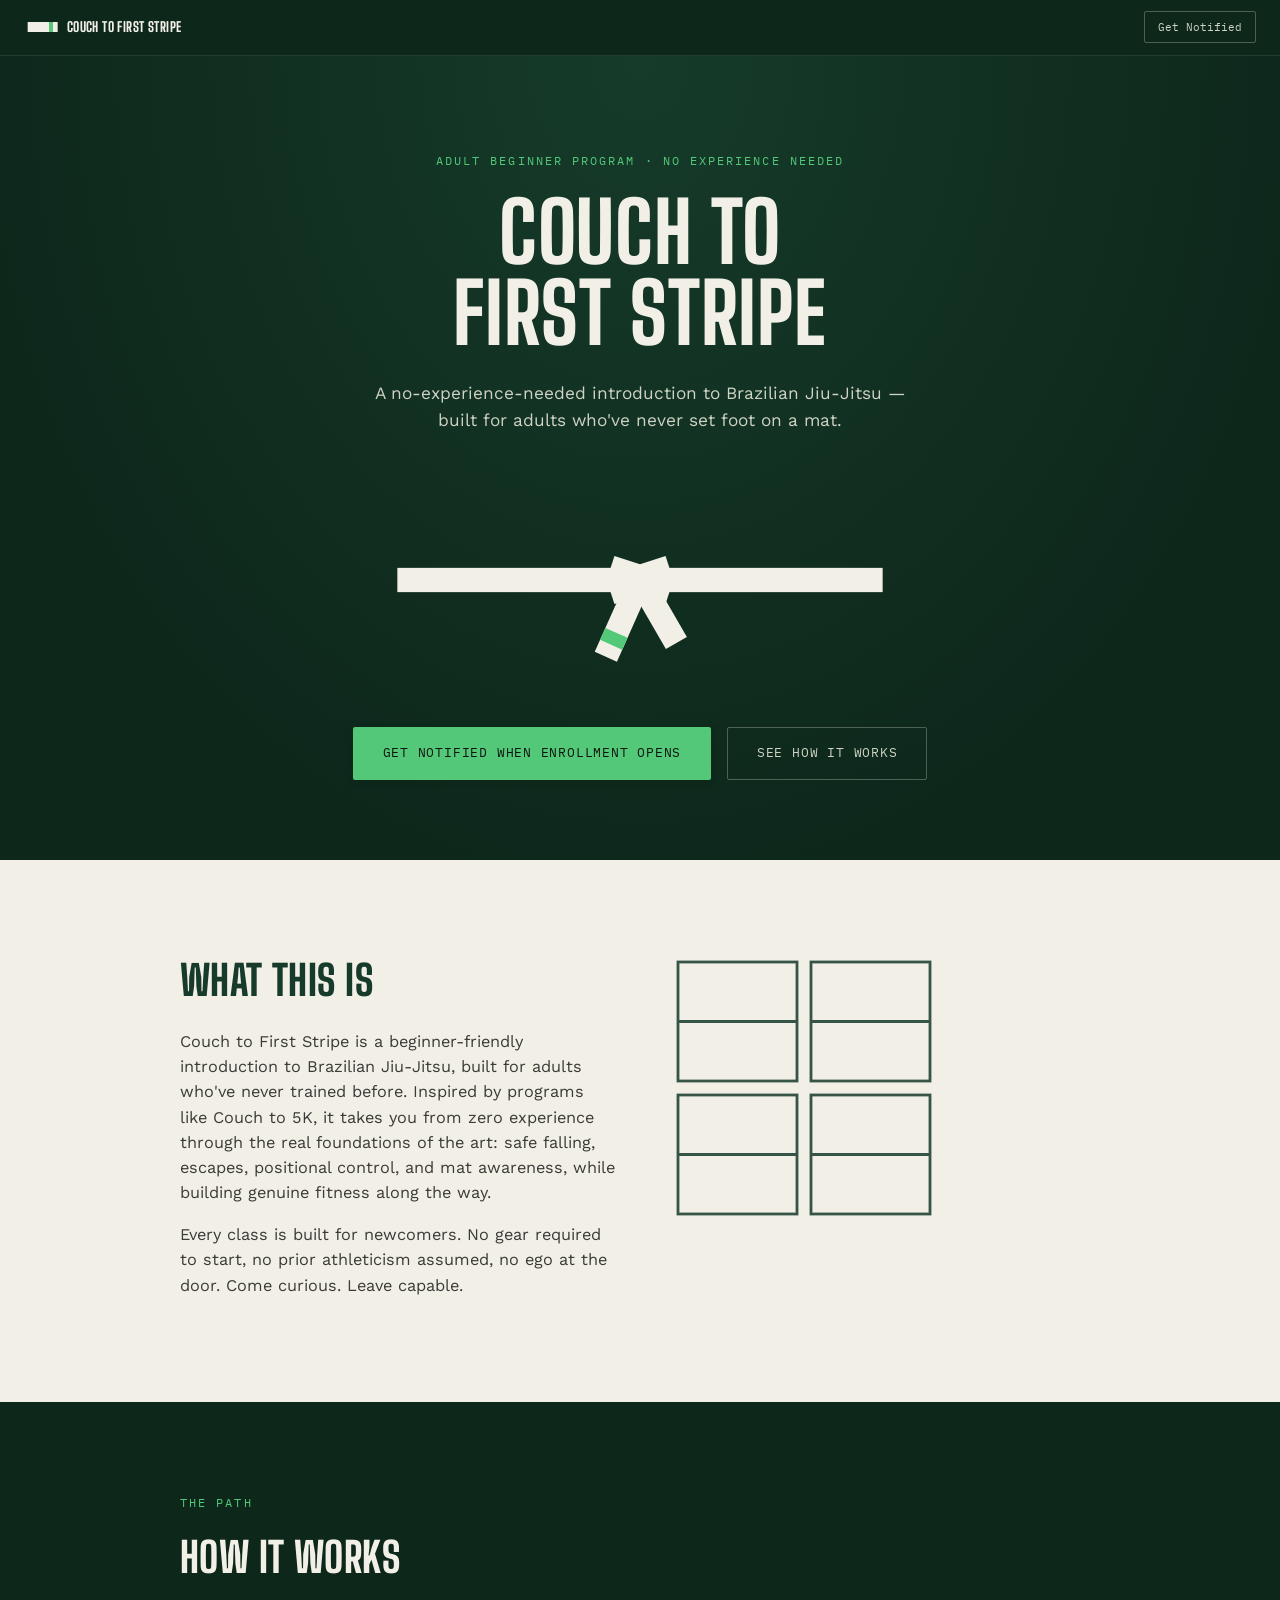
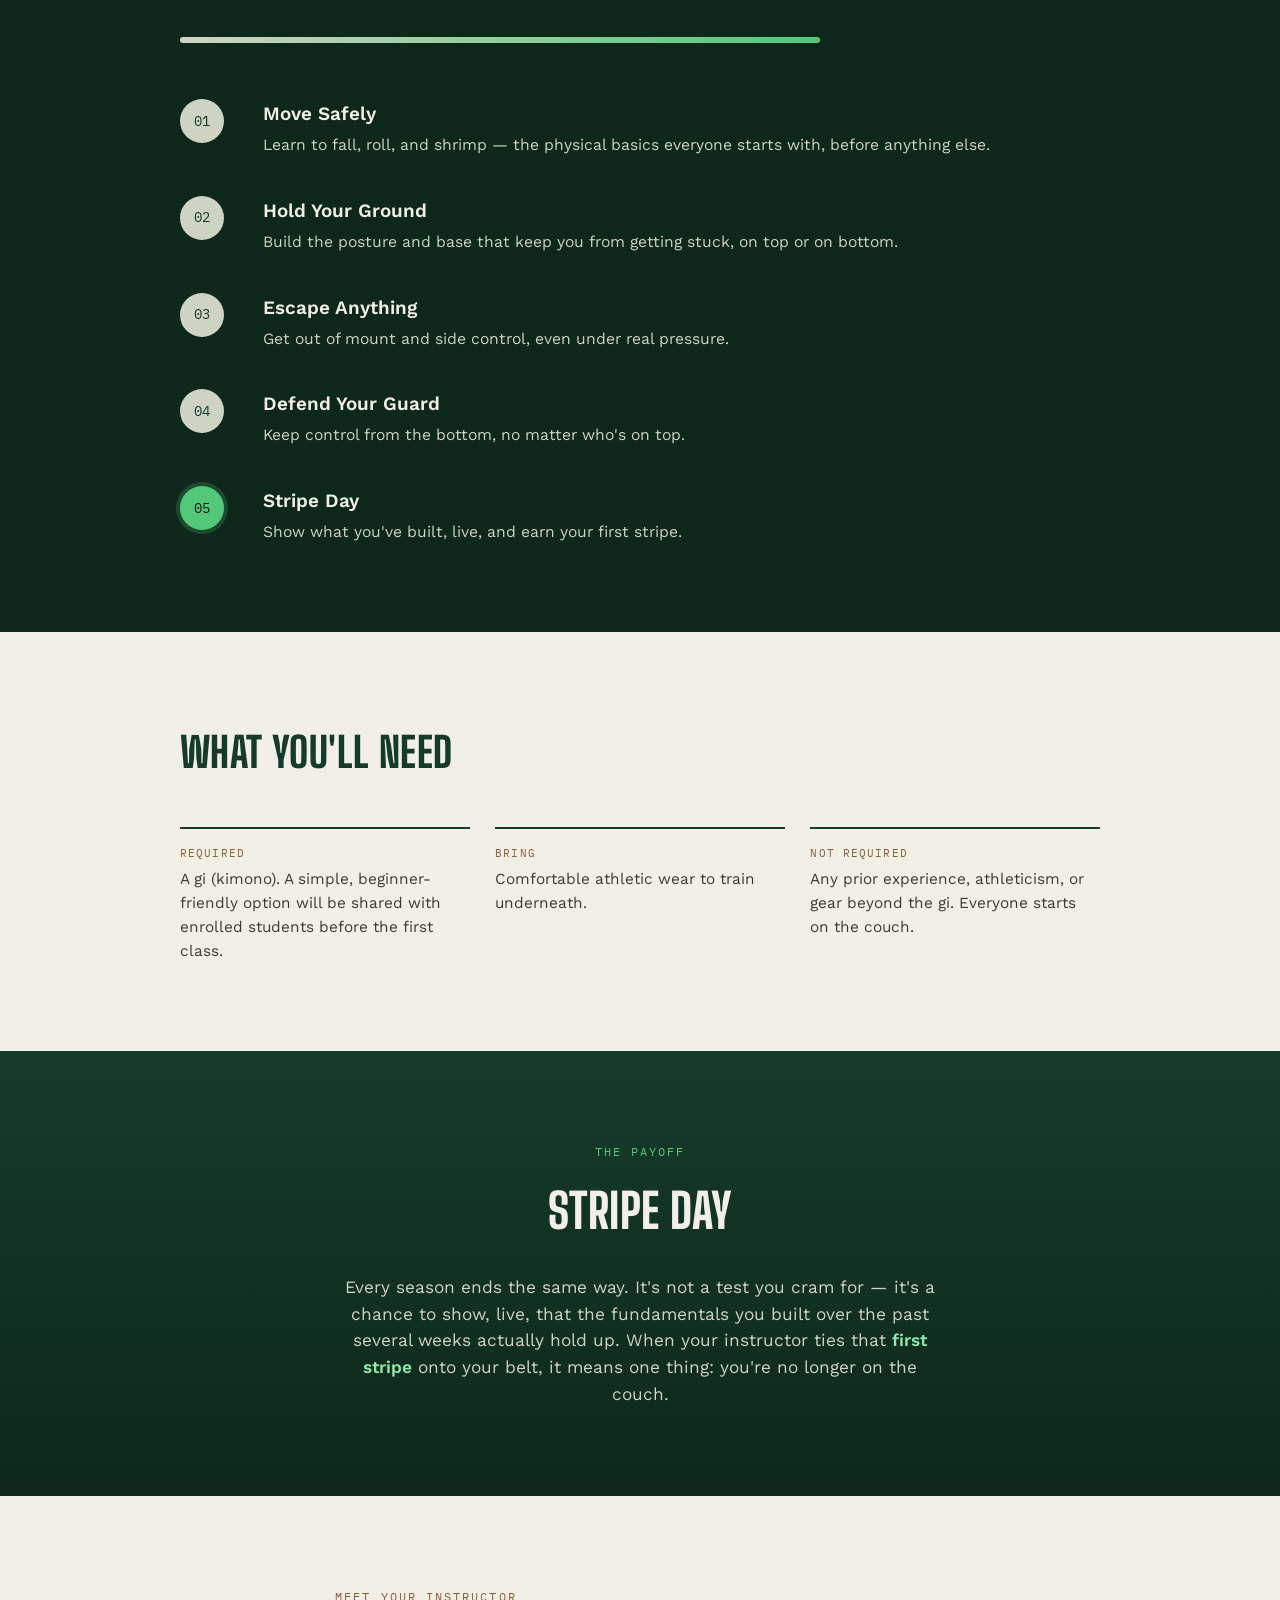
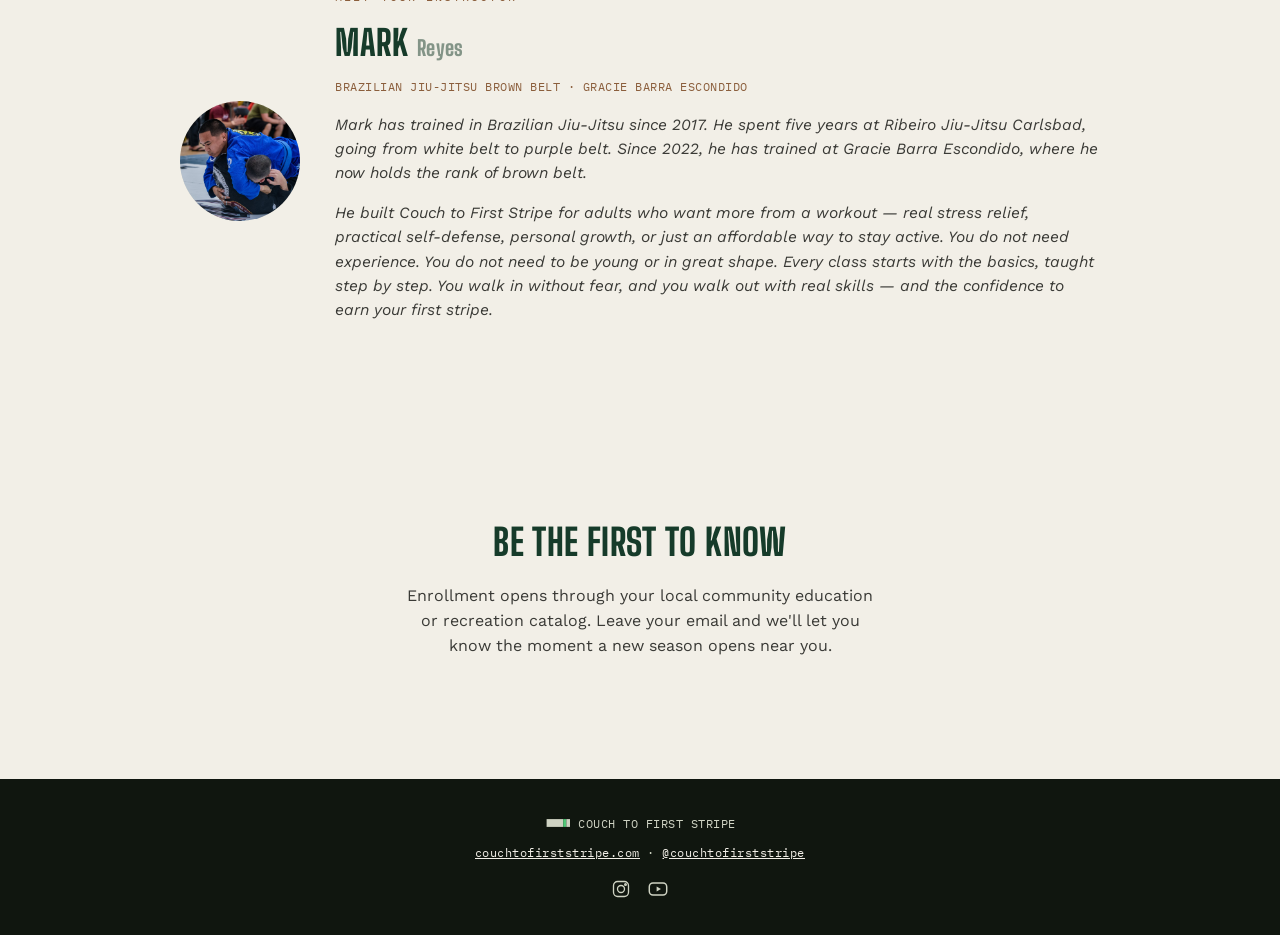
==== index.html @ b30a2626 "Update GA Property" ====
<!doctype html>
<html lang="en">
<head>
<meta charset="UTF-8">
<meta name="viewport" content="width=device-width, initial-scale=1.0">
<title>Couch to First Stripe — Beginner Brazilian Jiu-Jitsu</title>
<link rel="icon" type="image/svg+xml" href="data:image/svg+xml,%3Csvg xmlns='http://www.w3.org/2000/svg' viewBox='0 0 100 60'%3E%3Crect x='10' y='15' width='64' height='30' fill='%23163b2a'/%3E%3Crect x='74' y='15' width='12' height='30' fill='%2352c878'/%3E%3Crect x='86' y='15' width='14' height='30' fill='%23163b2a'/%3E%3C/svg%3E">
<link rel="preconnect" href="https://fonts.googleapis.com">
<link rel="preconnect" href="https://fonts.gstatic.com" crossorigin>
<link href="https://fonts.googleapis.com/css2?family=Big+Shoulders+Display:wght@700;800;900&family=Work+Sans:wght@400;500;600&family=IBM+Plex+Mono:wght@500&display=swap" rel="stylesheet">
<style>
  :root{
    --mat-navy: #163b2a;         /* deep, grounded green — warmer than near-black */
    --mat-navy-deep: #0d271b;    /* deeper shade, still not pitch black */
    --chalk: #f2efe7;            /* belt white, unchanged */
    --chalk-dim: #cfd3c3;
    --stripe-gold: #52c878;      /* emerald — vivid and energetic, not neon */
    --stripe-gold-bright: #8ee8a8; /* soft bright highlight for hover/emphasis */
    --tatami-green: #2e8b57;     /* sea green, secondary */
    --ink: #10160f;              /* near-black, green-tinted, for text on light bg */
    --rust: #8b5e3c;             /* warm wood tone — neutral accent */
    --display: 'Big Shoulders Display', sans-serif;
    --body: 'Work Sans', sans-serif;
    --mono: 'IBM Plex Mono', monospace;
  }

  *{box-sizing:border-box;}
  html{scroll-behavior:smooth;}
  @media (prefers-reduced-motion: reduce){
    html{scroll-behavior:auto;}
    *{animation-duration:0.001ms !important; transition-duration:0.001ms !important;}
  }

  body{
    margin:0;
    font-family:var(--body);
    background:var(--chalk);
    color:var(--ink);
    line-height:1.55;
  }

  h1,h2,h3{
    font-family:var(--display);
    font-weight:800;
    letter-spacing:0.01em;
    margin:0;
    text-transform:uppercase;
  }

  a{color:inherit;}

  .eyebrow{
    font-family:var(--mono);
    font-size:0.72rem;
    letter-spacing:0.18em;
    text-transform:uppercase;
    color:var(--stripe-gold);
  }

  section{padding:5.5rem 1.5rem;}
  .wrap{max-width:920px; margin:0 auto;}

  /* ---------- SITE NAV ---------- */
  .site-nav{
    position:sticky; top:0; z-index:50;
    background:var(--mat-navy-deep);
    padding:0.7rem 1.5rem;
    display:flex; align-items:center; justify-content:space-between;
    border-bottom:1px solid rgba(242,239,231,0.1);
  }
  .site-nav .brand{
    display:flex; align-items:center; gap:0.55rem;
    text-decoration:none;
  }
  .site-nav .brand svg{display:block;}
  .site-nav .brand span{
    font-family:var(--display); font-weight:800;
    color:var(--chalk); font-size:0.85rem;
    letter-spacing:0.03em; text-transform:uppercase;
  }
  .site-nav .nav-cta{
    font-family:var(--mono); font-size:0.7rem;
    color:var(--chalk-dim); text-decoration:none;
    border:1px solid rgba(242,239,231,0.28);
    padding:0.4rem 0.8rem; border-radius:2px;
    transition:color 0.15s ease, border-color 0.15s ease;
  }
  .site-nav .nav-cta:hover{color:var(--chalk); border-color:var(--chalk);}

  /* ---------- HERO ---------- */
  .hero{
    background:radial-gradient(ellipse at top, var(--mat-navy) 0%, var(--mat-navy-deep) 75%);
    color:var(--chalk);
    padding:6rem 1.5rem 5rem;
    text-align:center;
  }
  .hero .eyebrow{display:block; margin-bottom:1.4rem;}
  .hero h1{
    font-size:clamp(2.6rem, 7vw, 5.2rem);
    line-height:0.98;
  }
  .hero .sub{
    max-width:560px;
    margin:1.6rem auto 0;
    color:var(--chalk-dim);
    font-size:1.08rem;
  }

  .belt-wrap{
    margin:3rem auto 2.5rem;
    max-width:560px;
  }
  .belt-wrap svg{width:100%; height:auto; display:block;}

  .cta-row{
    margin-top:2.4rem;
    display:flex;
    gap:1rem;
    justify-content:center;
    flex-wrap:wrap;
  }
  .btn{
    font-family:var(--mono);
    font-size:0.82rem;
    letter-spacing:0.06em;
    text-transform:uppercase;
    padding:0.95rem 1.8rem;
    border-radius:2px;
    border:1px solid transparent;
    cursor:pointer;
    text-decoration:none;
    display:inline-block;
    transition:transform 0.15s ease, background 0.15s ease;
  }
  .btn-primary{
    background:var(--stripe-gold);
    color:var(--ink);
    box-shadow:0 2px 8px rgba(16,22,15,0.18);
  }
  .btn-primary:hover{background:var(--stripe-gold-bright); transform:translateY(-1px); box-shadow:0 4px 12px rgba(16,22,15,0.22);}
  .btn-ghost{
    background:transparent;
    color:var(--chalk-dim);
    border-color:rgba(242,239,231,0.28);
  }
  .btn-ghost:hover{border-color:var(--chalk); color:var(--chalk);}
  .btn:focus-visible{outline:2px solid var(--stripe-gold-bright); outline-offset:3px;}

  /* ---------- WHAT THIS IS ---------- */
  .what-is{background:var(--chalk);}
  .what-is .wrap{
    display:grid;
    grid-template-columns:1fr 1fr;
    gap:3rem;
    align-items:start;
  }
  .what-is h2{font-size:clamp(1.8rem, 3.4vw, 2.6rem); color:var(--mat-navy);}
  .what-is p{font-size:1.02rem; color:#3a3a36;}
  .tatami-mark{
    width:100%;
    aspect-ratio:1/1;
    max-width:280px;
  }

  /* ---------- HOW IT WORKS ---------- */
  .how{
    background:var(--mat-navy-deep);
    color:var(--chalk);
  }
  .how .eyebrow{color:var(--stripe-gold);}
  .how h2{font-size:clamp(1.8rem, 3.4vw, 2.6rem); margin-top:0.6rem; margin-bottom:3rem;}

  .track{
    position:relative;
    margin:0 0 3.5rem;
    padding-left:0;
    height:6px;
    background:rgba(242,239,231,0.15);
    border-radius:3px;
    max-width:640px;
  }
  .track-fill{
    height:100%;
    width:0%;
    background:linear-gradient(90deg, var(--chalk-dim), var(--stripe-gold));
    border-radius:3px;
    transition:width 1.1s ease;
  }

  .steps{
    display:grid;
    gap:2.4rem;
  }
  .step{
    display:grid;
    grid-template-columns:64px 1fr;
    gap:1.2rem;
    opacity:0;
    transform:translateY(14px);
    transition:opacity 0.6s ease, transform 0.6s ease;
  }
  .step.is-visible{opacity:1; transform:translateY(0);}
  .step-num{
    font-family:var(--mono);
    font-size:0.85rem;
    color:var(--mat-navy);
    background:var(--chalk-dim);
    width:44px; height:44px;
    border-radius:50%;
    display:flex; align-items:center; justify-content:center;
    border:2px solid transparent;
  }
  .step.is-final .step-num{
    background:var(--stripe-gold);
    color:var(--ink);
    box-shadow:0 0 0 4px rgba(82,200,120,0.22);
  }
  .step h3{
    font-family:var(--body);
    font-weight:600;
    text-transform:none;
    font-size:1.18rem;
    letter-spacing:0;
    color:var(--chalk);
    margin-bottom:0.3rem;
  }
  .step p{margin:0; color:var(--chalk-dim); font-size:0.98rem;}

  /* ---------- GEAR ---------- */
  .gear{background:var(--chalk);}
  .gear h2{font-size:clamp(1.8rem, 3.4vw, 2.6rem); color:var(--mat-navy); margin-bottom:2.6rem;}
  .gear-list{
    display:grid;
    grid-template-columns:repeat(3, 1fr);
    gap:1.6rem;
    list-style:none;
    margin:0; padding:0;
  }
  .gear-list li{
    border-top:2px solid var(--mat-navy);
    padding-top:1rem;
  }
  .gear-list .tag{
    font-family:var(--mono);
    font-size:0.7rem;
    letter-spacing:0.1em;
    text-transform:uppercase;
    color:var(--rust);
    display:block;
    margin-bottom:0.4rem;
  }
  .gear-list p{margin:0; color:#3a3a36; font-size:0.96rem;}

  /* ---------- STRIPE DAY ---------- */
  .stripe-day{
    background:linear-gradient(180deg, var(--mat-navy) 0%, var(--mat-navy-deep) 100%);
    color:var(--chalk);
    text-align:center;
  }
  .stripe-day .eyebrow{color:var(--stripe-gold);}
  .stripe-day h2{font-size:clamp(2rem, 4vw, 3rem); margin:0.6rem 0 1.6rem;}
  .stripe-day p{
    max-width:600px; margin:0 auto;
    color:var(--chalk-dim);
    font-size:1.08rem;
  }
  .stripe-day .mark{color:var(--stripe-gold-bright); font-weight:600;}

  /* ---------- SIGNUP ---------- */
  .signup{background:var(--chalk); text-align:center;}
  .signup h2{font-size:clamp(1.7rem, 3.2vw, 2.3rem); color:var(--mat-navy);}
  .signup p{color:#3a3a36; max-width:480px; margin:0.8rem auto 2rem;}
  /* ---------- INSTRUCTOR ---------- */
  .instructor{background:var(--chalk);}
  .instructor-wrap{
    display:flex;
    align-items:center;
    gap:2.2rem;
    flex-wrap:wrap;
  }
  .instructor .photo{
    width:120px; height:120px;
    border-radius:50%;
    background:#dedbcf;
    display:flex; align-items:center; justify-content:center;
    flex-shrink:0;
    overflow:hidden;
  }
  .instructor .info{flex:1; min-width:240px;}
  .instructor .info h2{
    color:var(--mat-navy);
    font-size:clamp(1.6rem, 3vw, 2.2rem);
    margin-top:0.4rem;
  }
  .instructor .credential{
    font-family:var(--mono);
    font-size:0.78rem;
    text-transform:uppercase;
    letter-spacing:0.04em;
    color:var(--rust);
    margin:0.5rem 0 0.9rem;
  }
  .instructor .info p{color:#3a3a36; font-size:0.98rem; font-style:italic;}
  .instructor .photo img{
    width:100%; height:100%;
    object-fit:cover;
    object-position:center center;
    transform:scale(1.65);
    display:block;
  }

  /* ---------- FOOTER ---------- */
  .social-row{
    display:flex; justify-content:center; gap:1rem;
    margin-top:1rem;
  }
  .social-row a{
    color:var(--chalk-dim);
    display:flex; align-items:center; justify-content:center;
    transition:color 0.15s ease;
  }
  .social-row a:hover, .social-row a:focus-visible{color:var(--stripe-gold-bright);}

  footer{
    background:var(--ink);
    color:var(--chalk-dim);
    text-align:center;
    padding:2.2rem 1.5rem;
    font-family:var(--mono);
    font-size:0.78rem;
    letter-spacing:0.04em;
  }
  footer a{color:var(--chalk);}

  @media (max-width:720px){
    .what-is .wrap{grid-template-columns:1fr;}
    .tatami-mark{margin:0 auto; max-width:180px;}
    .gear-list{grid-template-columns:1fr;}
    .gear-list li{border-top:none; border-left:2px solid var(--mat-navy); padding:0 0 0 1rem;}
    .instructor-wrap{flex-direction:column; text-align:center;}
  }
</style>
<!-- MailerLite Universal -->
<script>
    (function(w,d,e,u,f,l,n){w[f]=w[f]||function(){(w[f].q=w[f].q||[])
    .push(arguments);},l=d.createElement(e),l.async=1,l.src=u,
    n=d.getElementsByTagName(e)[0],n.parentNode.insertBefore(l,n);})
    (window,document,'script','https://assets.mailerlite.com/js/universal.js','ml');
    ml('account', '2549128');
</script>
<!-- End MailerLite Universal -->
</head>
<!-- Google tag (gtag.js) -->
<script async src="https://www.googletagmanager.com/gtag/js?id=G-ERTBRT8GX6"></script>
<script>
  window.dataLayer = window.dataLayer || [];
  function gtag(){dataLayer.push(arguments);}
  gtag('js', new Date());

  gtag('config', 'G-ERTBRT8GX6');
</script>
<body>

<header class="site-nav">
  <a href="#" class="brand" aria-label="Couch to First Stripe home">
    <svg width="34" height="20" viewBox="0 0 100 60">
      <rect x="10" y="15" width="64" height="30" fill="var(--chalk)"/>
      <rect x="74" y="15" width="12" height="30" fill="var(--stripe-gold)"/>
      <rect x="86" y="15" width="14" height="30" fill="var(--chalk)"/>
    </svg>
    <span>Couch to First Stripe</span>
  </a>
  <a href="#signup" class="nav-cta">Get Notified</a>
</header>

<header class="hero">
  <span class="eyebrow">Adult Beginner Program · No Experience Needed</span>
  <h1>Couch to<br>First Stripe</h1>
  <p class="sub">A no-experience-needed introduction to Brazilian Jiu-Jitsu — built for adults who've never set foot on a mat.</p>

  <div class="belt-wrap">
    <svg viewBox="0 0 600 220" role="img" aria-label="Illustration of a tied jiu-jitsu belt with a single green stripe">
      <g stroke="none">
        <rect x="40" y="92" width="230" height="26" fill="#f2efe7"/>
        <rect x="330" y="92" width="230" height="26" fill="#f2efe7"/>
        <g transform="translate(300,105)">
          <rect x="-34" y="-16" width="68" height="32" fill="#f2efe7" transform="rotate(18)"/>
          <rect x="-34" y="-16" width="68" height="32" fill="#f2efe7" transform="rotate(-18)"/>
        </g>
        <g transform="translate(300,105) rotate(24)">
          <rect x="-13" y="8" width="26" height="82" fill="#f2efe7"/>
          <rect x="-13" y="62" width="26" height="14" fill="#52c878"/>
        </g>
        <g transform="translate(300,105) rotate(-30)">
          <rect x="-13" y="8" width="26" height="70" fill="#f2efe7"/>
        </g>
      </g>
    </svg>
  </div>

  <div class="cta-row">
    <a href="#signup" class="btn btn-primary">Get Notified When Enrollment Opens</a>
    <a href="#how-it-works" class="btn btn-ghost">See How It Works</a>
  </div>
</header>

<section class="what-is">
  <div class="wrap">
    <div>
      <h2>What This Is</h2>
      <p>Couch to First Stripe is a beginner-friendly introduction to Brazilian Jiu-Jitsu, built for adults who've never trained before. Inspired by programs like Couch to 5K, it takes you from zero experience through the real foundations of the art: safe falling, escapes, positional control, and mat awareness, while building genuine fitness along the way.</p>
      <p>Every class is built for newcomers. No gear required to start, no prior athleticism assumed, no ego at the door. Come curious. Leave capable.</p>
    </div>
    <svg class="tatami-mark" viewBox="0 0 200 200" role="img" aria-label="Woven tatami mat pattern">
      <rect width="200" height="200" fill="none"/>
      <g stroke="#163b2a" stroke-width="2" fill="none" opacity="0.85">
        <rect x="10" y="10" width="85" height="85"/>
        <rect x="105" y="10" width="85" height="85"/>
        <rect x="10" y="105" width="85" height="85"/>
        <rect x="105" y="105" width="85" height="85"/>
        <line x1="10" y1="52.5" x2="95" y2="52.5"/>
        <line x1="105" y1="52.5" x2="190" y2="52.5"/>
        <line x1="10" y1="147.5" x2="95" y2="147.5"/>
        <line x1="105" y1="147.5" x2="190" y2="147.5"/>
      </g>
    </svg>
  </div>
</section>

<section class="how" id="how-it-works">
  <div class="wrap">
    <span class="eyebrow">The Path</span>
    <h2>How It Works</h2>

    <div class="track"><div class="track-fill" id="trackFill"></div></div>

    <div class="steps" id="steps">
      <div class="step" data-step="1">
        <div class="step-num">01</div>
        <div>
          <h3>Move Safely</h3>
          <p>Learn to fall, roll, and shrimp — the physical basics everyone starts with, before anything else.</p>
        </div>
      </div>
      <div class="step" data-step="2">
        <div class="step-num">02</div>
        <div>
          <h3>Hold Your Ground</h3>
          <p>Build the posture and base that keep you from getting stuck, on top or on bottom.</p>
        </div>
      </div>
      <div class="step" data-step="3">
        <div class="step-num">03</div>
        <div>
          <h3>Escape Anything</h3>
          <p>Get out of mount and side control, even under real pressure.</p>
        </div>
      </div>
      <div class="step" data-step="4">
        <div class="step-num">04</div>
        <div>
          <h3>Defend Your Guard</h3>
          <p>Keep control from the bottom, no matter who's on top.</p>
        </div>
      </div>
      <div class="step is-final" data-step="5">
        <div class="step-num">05</div>
        <div>
          <h3>Stripe Day</h3>
          <p>Show what you've built, live, and earn your first stripe.</p>
        </div>
      </div>
    </div>
  </div>
</section>

<section class="gear">
  <div class="wrap">
    <h2>What You'll Need</h2>
    <ul class="gear-list">
      <li>
        <span class="tag">Required</span>
        <p>A gi (kimono). A simple, beginner-friendly option will be shared with enrolled students before the first class.</p>
      </li>
      <li>
        <span class="tag">Bring</span>
        <p>Comfortable athletic wear to train underneath.</p>
      </li>
      <li>
        <span class="tag">Not Required</span>
        <p>Any prior experience, athleticism, or gear beyond the gi. Everyone starts on the couch.</p>
      </li>
    </ul>
  </div>
</section>

<section class="stripe-day">
  <div class="wrap">
    <span class="eyebrow">The Payoff</span>
    <h2>Stripe Day</h2>
    <p>Every season ends the same way. It's not a test you cram for — it's a chance to show, live, that the fundamentals you built over the past several weeks actually hold up. When your instructor ties that <span class="mark">first stripe</span> onto your belt, it means one thing: you're no longer on the couch.</p>
  </div>
</section>

<section class="instructor">
  <div class="wrap instructor-wrap">
    <div class="photo">
      <img src="images/84346901_3496167687092125_3749011853859094528_o.jpg" alt="Mark Reyes">
    </div>
    <div class="info">
      <span class="eyebrow" style="color:var(--rust);">Meet Your Instructor</span>
      <h2>Mark <span style="opacity:0.5; font-size:0.6em; text-transform:none;">Reyes</span></h2>
      <div class="credential">Brazilian Jiu-Jitsu Brown Belt · Gracie Barra Escondido</div>
			<p>Mark has trained in Brazilian Jiu-Jitsu since 2017. He spent five years at Ribeiro Jiu-Jitsu Carlsbad, going from white belt to purple belt. Since 2022, he has trained at Gracie Barra Escondido, where he now holds the rank of brown belt.</p>
			<p>He built Couch to First Stripe for adults who want more from a workout — real stress relief, practical self-defense, personal growth, or just an affordable way to stay active. You do not need experience. You do not need to be young or in great shape. Every class starts with the basics, taught step by step. You walk in without fear, and you walk out with real skills — and the confidence to earn your first stripe.</p>
    </div>
  </div>
</section>

<section class="signup" id="signup">
  <div class="wrap">
    <h2>Be the First to Know</h2>
    <p>Enrollment opens through your local community education or recreation catalog. Leave your email and we'll let you know the moment a new season opens near you.</p>
		<div class="ml-embedded" data-form="AgVjm7"></div>
  </div>
</section>

<footer>
  <div style="display:flex; align-items:center; justify-content:center; gap:0.5rem;">
    <svg width="26" height="16" viewBox="0 0 100 60" aria-hidden="true">
      <rect x="10" y="15" width="64" height="30" fill="var(--chalk-dim)"/>
      <rect x="74" y="15" width="12" height="30" fill="var(--stripe-gold)"/>
      <rect x="86" y="15" width="14" height="30" fill="var(--chalk-dim)"/>
    </svg>
    <span>COUCH TO FIRST STRIPE</span>
  </div>
  <div style="margin-top:0.6rem;">
    <a href="#" target="_blank" rel="noopener">couchtofirststripe.com</a> ·
    <a href="#" target="_blank" rel="noopener">@couchtofirststripe</a>
  </div>
  <div class="social-row" aria-label="Social media links">
    <a href="https://www.instagram.com/couchtofirststripe" target="_blank" rel="noopener" aria-label="Instagram" title="Instagram">
      <svg width="20" height="20" viewBox="0 0 24 24" fill="none" stroke="currentColor" stroke-width="1.6">
        <rect x="3" y="3" width="18" height="18" rx="5"/>
        <circle cx="12" cy="12" r="4.2"/>
        <circle cx="17.4" cy="6.6" r="1"/>
      </svg>
    </a>
    <a href="https://www.youtube.com/@couchtofirststripe" target="_blank" rel="noopener" aria-label="YouTube" title="YouTube">
      <svg width="22" height="22" viewBox="0 0 24 24" fill="none" stroke="currentColor" stroke-width="1.6">
        <rect x="2.5" y="5.5" width="19" height="13" rx="4"/>
        <path d="M10.5 9.3v5.4l4.7-2.7z" fill="currentColor" stroke="none"/>
      </svg>
    </a>
    <!-- <a href="#" target="_blank" rel="noopener" aria-label="Facebook" title="Facebook">
      <svg width="20" height="20" viewBox="0 0 24 24" fill="none" stroke="currentColor" stroke-width="1.6">
        <circle cx="12" cy="12" r="9.5"/>
        <path d="M14 8.5h-1.6c-.7 0-1.2.5-1.2 1.3V11H14l-.4 2.4h-2.4V19h-2.4v-5.6H7V11h1.8V9.6C8.8 7.6 10 6.3 12 6.3h2z" fill="currentColor" stroke="none"/>
      </svg>
    </a> -->
  </div>
</footer>

<script>
  // Scroll-reveal for steps + progress track fill
  (function(){
    var steps = document.querySelectorAll('.step');
    var fill = document.getElementById('trackFill');
    var total = steps.length;
    var seen = new Set();

    function updateFill(){
      var pct = (seen.size / total) * 100;
      fill.style.width = pct + '%';
    }

    if('IntersectionObserver' in window){
      var obs = new IntersectionObserver(function(entries){
        entries.forEach(function(entry){
          if(entry.isIntersecting){
            entry.target.classList.add('is-visible');
            seen.add(entry.target.dataset.step);
            updateFill();
          }
        });
      }, {threshold:0.4});
      steps.forEach(function(s){ obs.observe(s); });
    } else {
      steps.forEach(function(s){ s.classList.add('is-visible'); seen.add(s.dataset.step); });
      updateFill();
    }
  })();

</script>

</body>
</html>
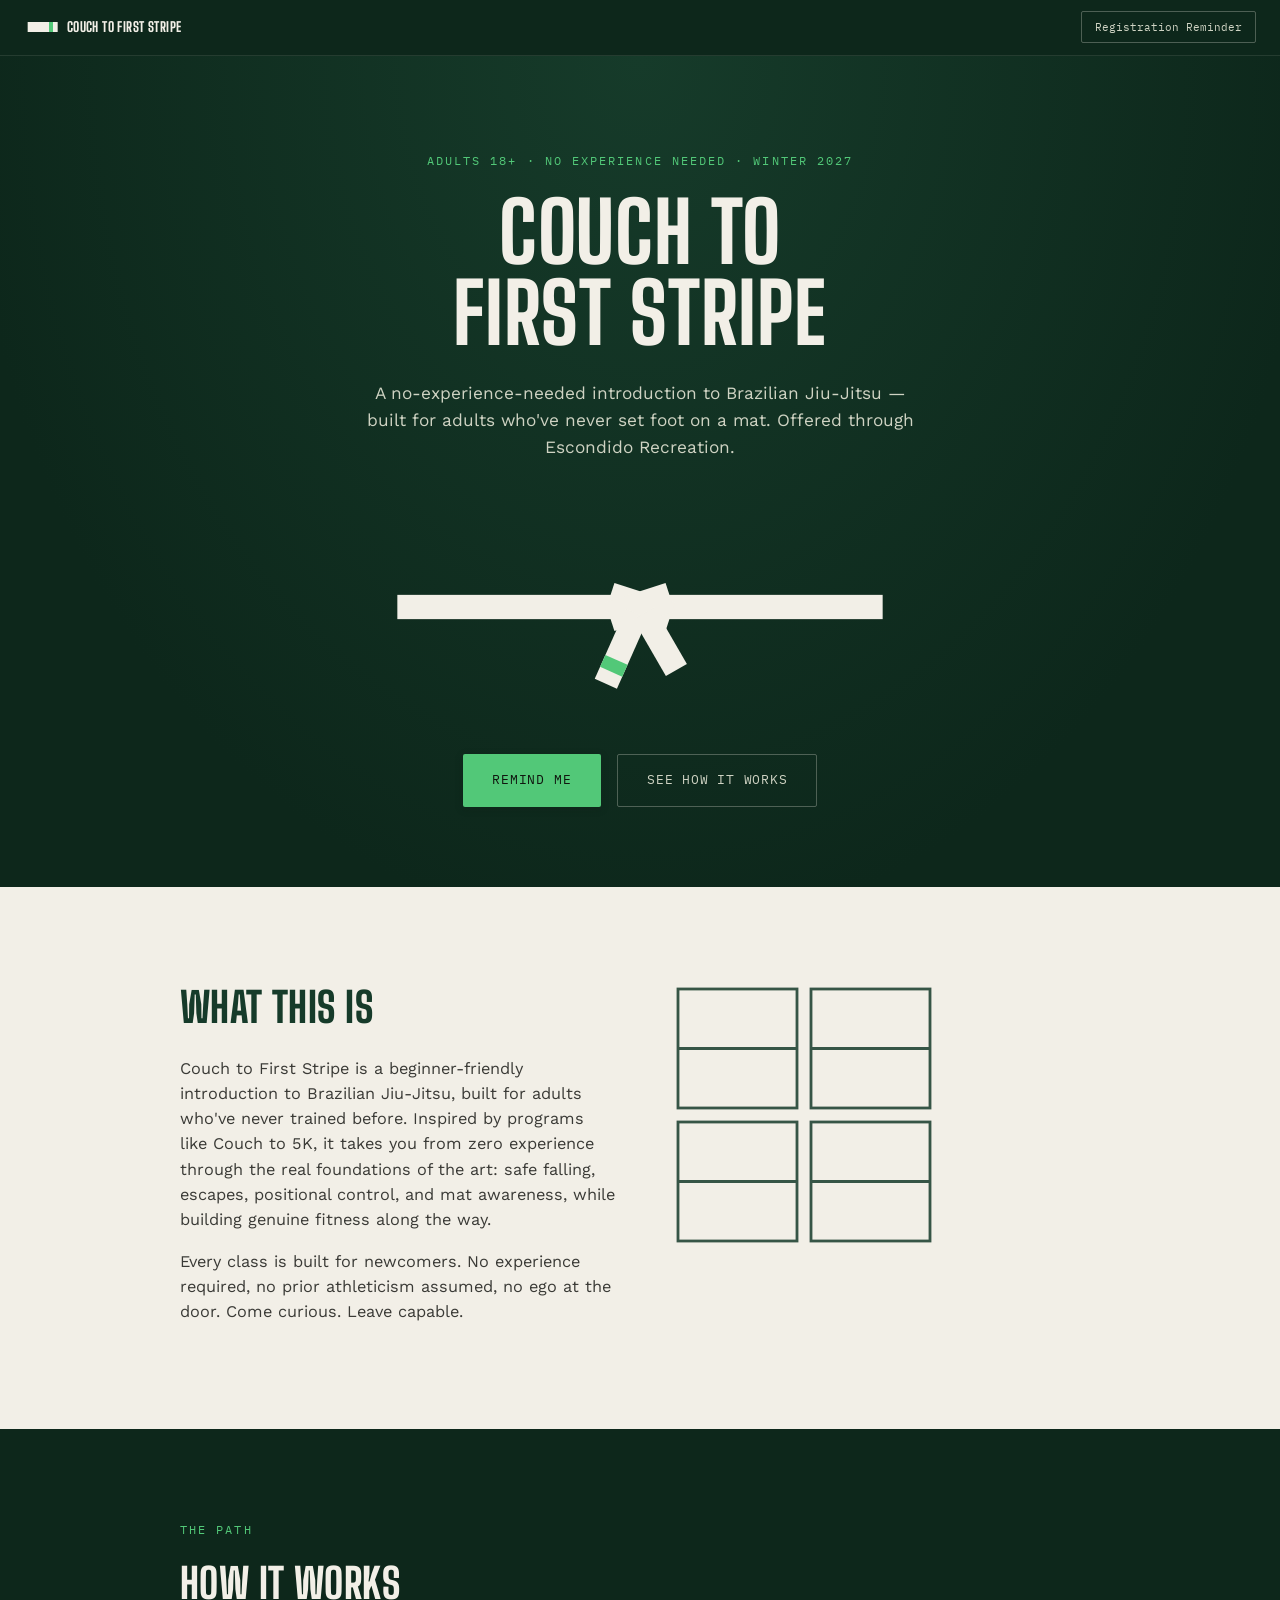
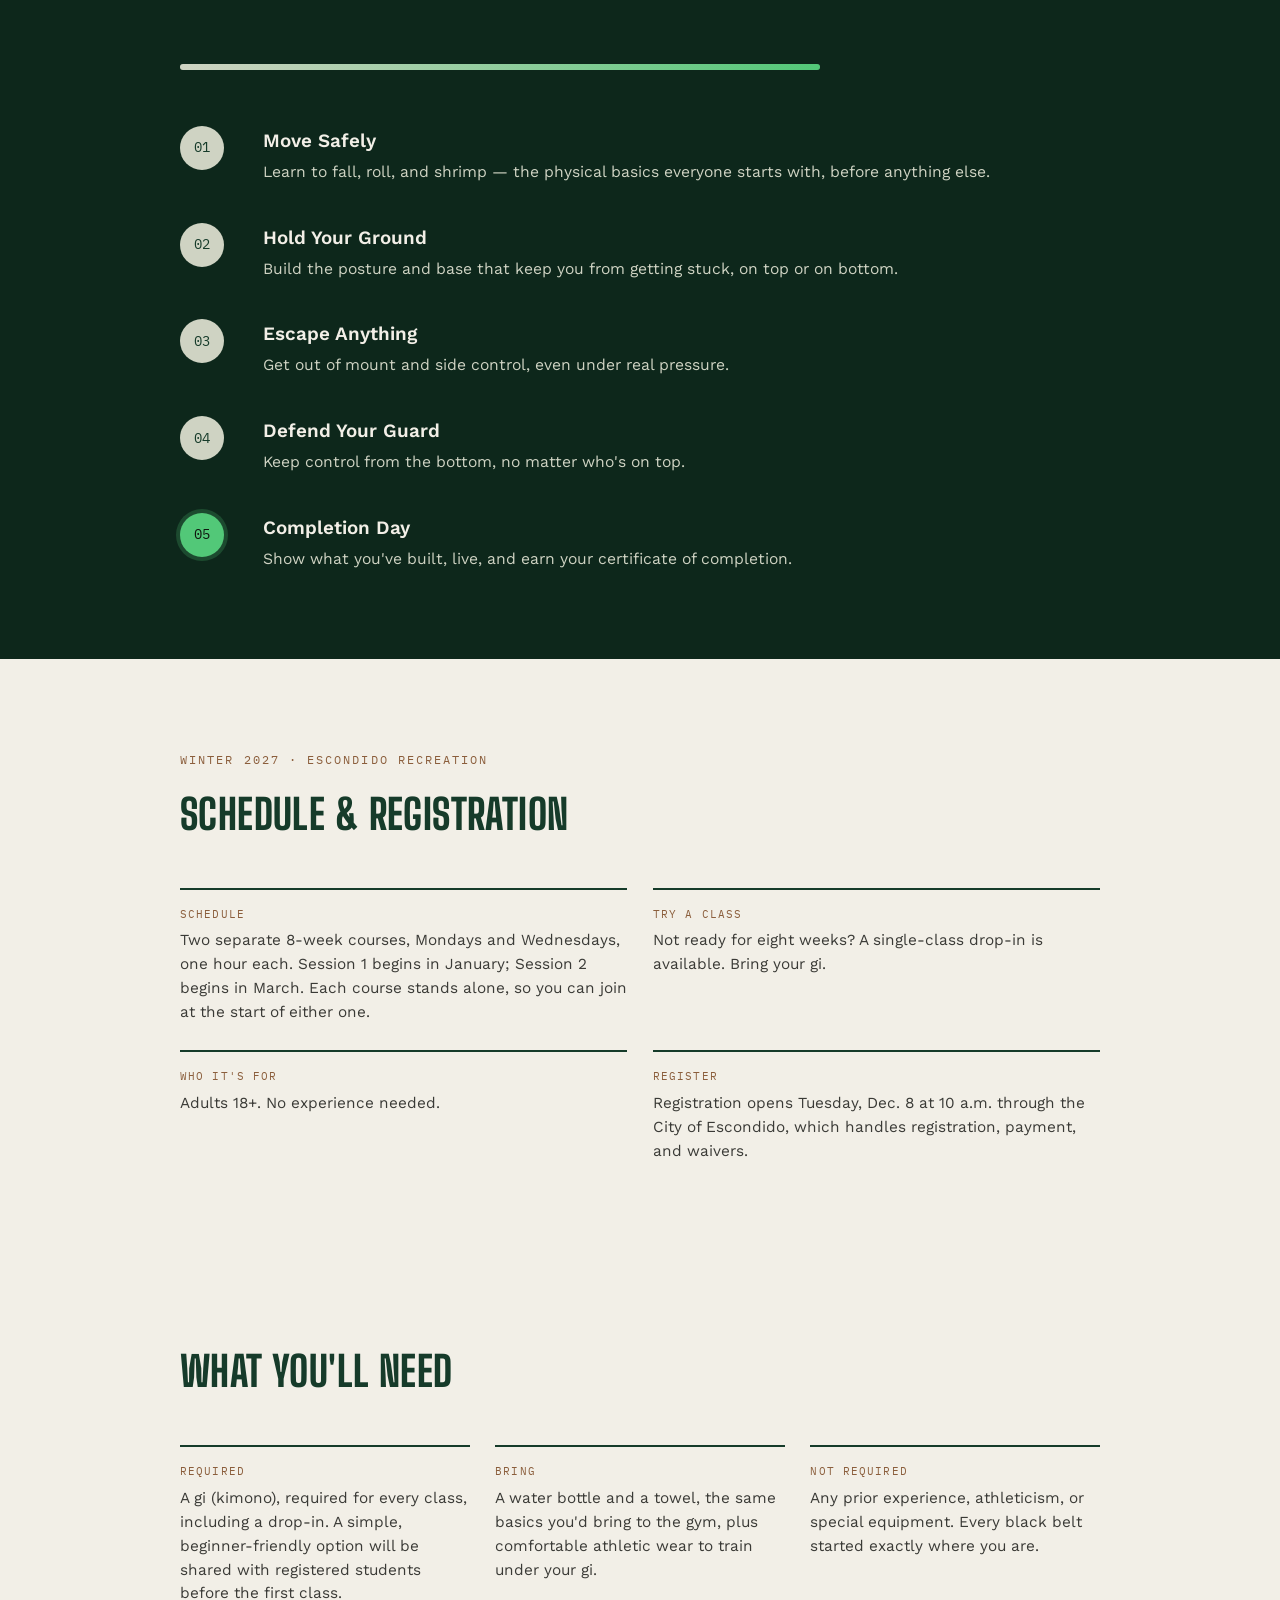
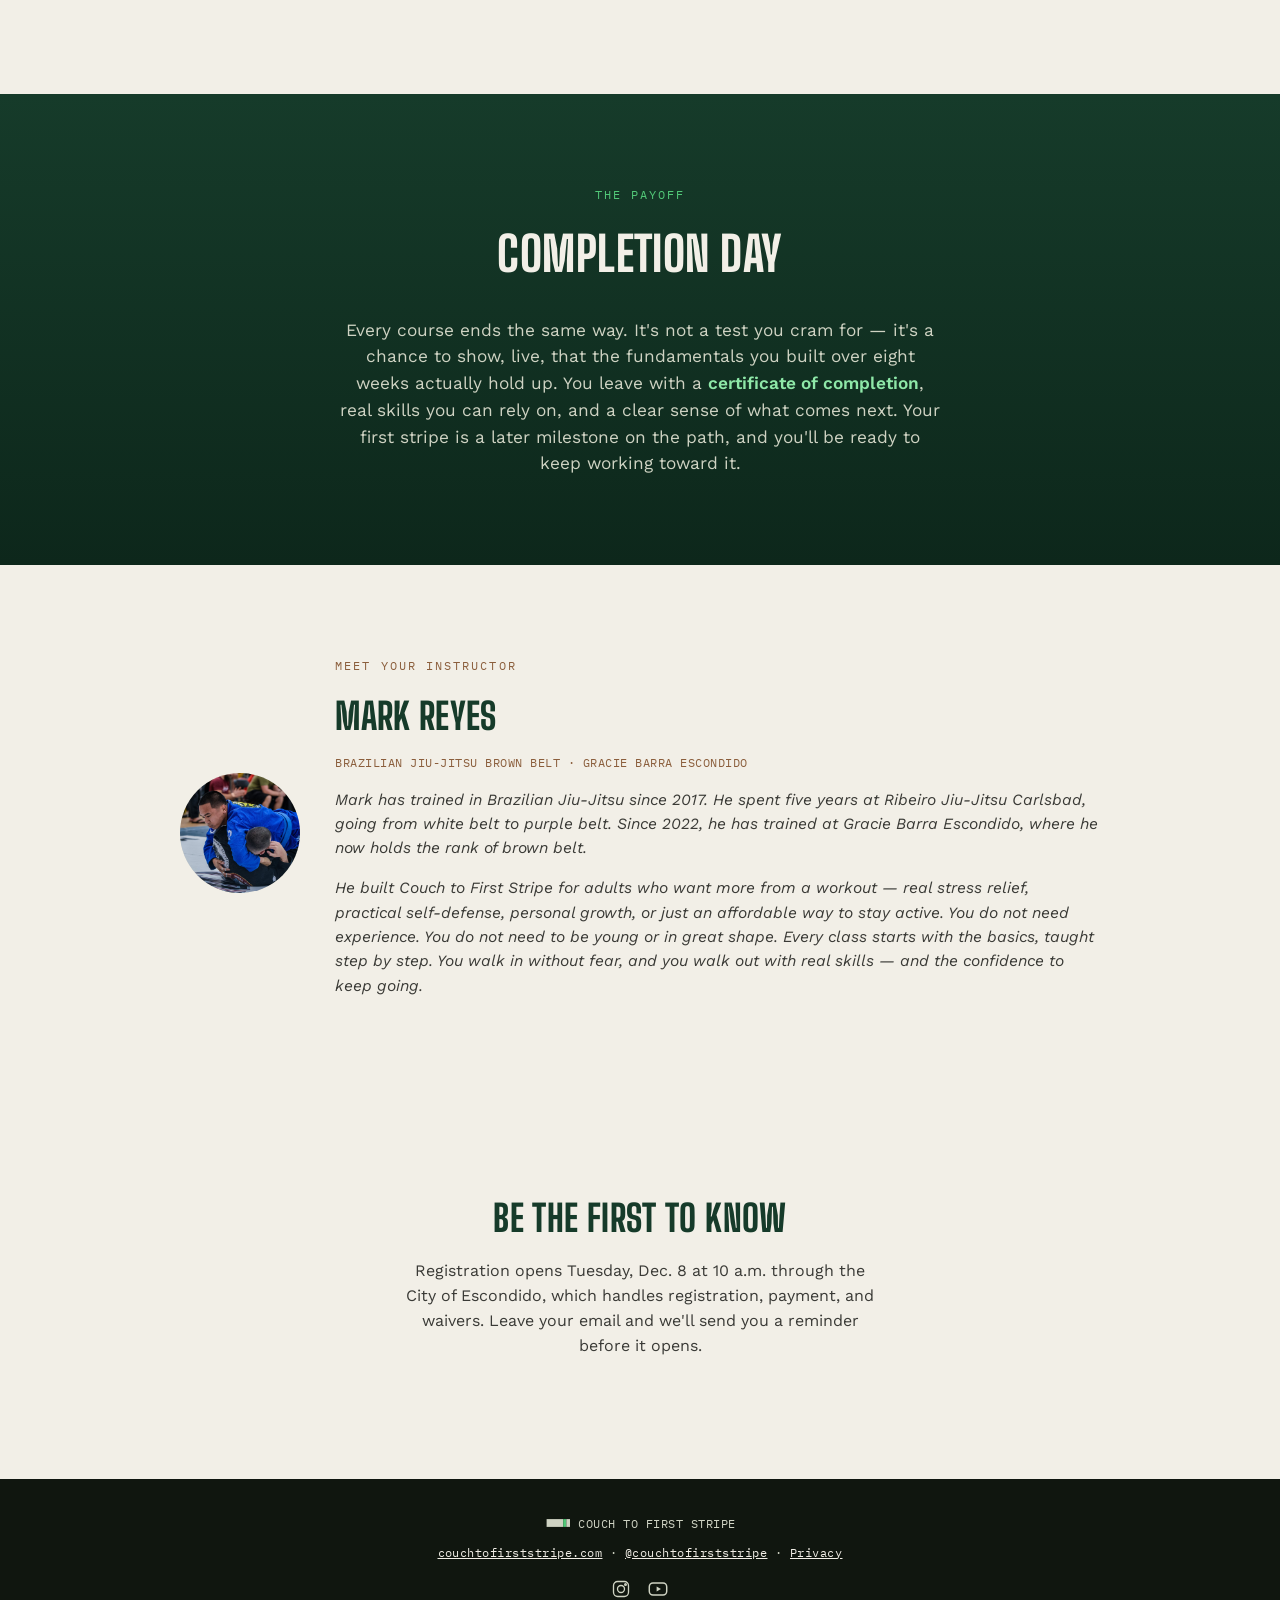
==== commit 5f9b222d: "Update contents, system instructions, standardize web dev architecture" ====
--- a/index.html
+++ b/index.html
@@ -4,342 +4,14 @@
 <meta charset="UTF-8">
 <meta name="viewport" content="width=device-width, initial-scale=1.0">
 <title>Couch to First Stripe — Beginner Brazilian Jiu-Jitsu</title>
-<link rel="icon" type="image/svg+xml" href="data:image/svg+xml,%3Csvg xmlns='http://www.w3.org/2000/svg' viewBox='0 0 100 60'%3E%3Crect x='10' y='15' width='64' height='30' fill='%23163b2a'/%3E%3Crect x='74' y='15' width='12' height='30' fill='%2352c878'/%3E%3Crect x='86' y='15' width='14' height='30' fill='%23163b2a'/%3E%3C/svg%3E">
+<meta name="description" content="A beginner Brazilian Jiu-Jitsu program for adults 18+ with no experience needed. Offered through Escondido Recreation, Winter 2027.">
+<link rel="icon" type="image/svg+xml" href="images/favicon.svg">
 <link rel="preconnect" href="https://fonts.googleapis.com">
 <link rel="preconnect" href="https://fonts.gstatic.com" crossorigin>
 <link href="https://fonts.googleapis.com/css2?family=Big+Shoulders+Display:wght@700;800;900&family=Work+Sans:wght@400;500;600&family=IBM+Plex+Mono:wght@500&display=swap" rel="stylesheet">
-<style>
-  :root{
-    --mat-navy: #163b2a;         /* deep, grounded green — warmer than near-black */
-    --mat-navy-deep: #0d271b;    /* deeper shade, still not pitch black */
-    --chalk: #f2efe7;            /* belt white, unchanged */
-    --chalk-dim: #cfd3c3;
-    --stripe-gold: #52c878;      /* emerald — vivid and energetic, not neon */
-    --stripe-gold-bright: #8ee8a8; /* soft bright highlight for hover/emphasis */
-    --tatami-green: #2e8b57;     /* sea green, secondary */
-    --ink: #10160f;              /* near-black, green-tinted, for text on light bg */
-    --rust: #8b5e3c;             /* warm wood tone — neutral accent */
-    --display: 'Big Shoulders Display', sans-serif;
-    --body: 'Work Sans', sans-serif;
-    --mono: 'IBM Plex Mono', monospace;
-  }
-
-  *{box-sizing:border-box;}
-  html{scroll-behavior:smooth;}
-  @media (prefers-reduced-motion: reduce){
-    html{scroll-behavior:auto;}
-    *{animation-duration:0.001ms !important; transition-duration:0.001ms !important;}
-  }
-
-  body{
-    margin:0;
-    font-family:var(--body);
-    background:var(--chalk);
-    color:var(--ink);
-    line-height:1.55;
-  }
-
-  h1,h2,h3{
-    font-family:var(--display);
-    font-weight:800;
-    letter-spacing:0.01em;
-    margin:0;
-    text-transform:uppercase;
-  }
-
-  a{color:inherit;}
-
-  .eyebrow{
-    font-family:var(--mono);
-    font-size:0.72rem;
-    letter-spacing:0.18em;
-    text-transform:uppercase;
-    color:var(--stripe-gold);
-  }
-
-  section{padding:5.5rem 1.5rem;}
-  .wrap{max-width:920px; margin:0 auto;}
-
-  /* ---------- SITE NAV ---------- */
-  .site-nav{
-    position:sticky; top:0; z-index:50;
-    background:var(--mat-navy-deep);
-    padding:0.7rem 1.5rem;
-    display:flex; align-items:center; justify-content:space-between;
-    border-bottom:1px solid rgba(242,239,231,0.1);
-  }
-  .site-nav .brand{
-    display:flex; align-items:center; gap:0.55rem;
-    text-decoration:none;
-  }
-  .site-nav .brand svg{display:block;}
-  .site-nav .brand span{
-    font-family:var(--display); font-weight:800;
-    color:var(--chalk); font-size:0.85rem;
-    letter-spacing:0.03em; text-transform:uppercase;
-  }
-  .site-nav .nav-cta{
-    font-family:var(--mono); font-size:0.7rem;
-    color:var(--chalk-dim); text-decoration:none;
-    border:1px solid rgba(242,239,231,0.28);
-    padding:0.4rem 0.8rem; border-radius:2px;
-    transition:color 0.15s ease, border-color 0.15s ease;
-  }
-  .site-nav .nav-cta:hover{color:var(--chalk); border-color:var(--chalk);}
-
-  /* ---------- HERO ---------- */
-  .hero{
-    background:radial-gradient(ellipse at top, var(--mat-navy) 0%, var(--mat-navy-deep) 75%);
-    color:var(--chalk);
-    padding:6rem 1.5rem 5rem;
-    text-align:center;
-  }
-  .hero .eyebrow{display:block; margin-bottom:1.4rem;}
-  .hero h1{
-    font-size:clamp(2.6rem, 7vw, 5.2rem);
-    line-height:0.98;
-  }
-  .hero .sub{
-    max-width:560px;
-    margin:1.6rem auto 0;
-    color:var(--chalk-dim);
-    font-size:1.08rem;
-  }
-
-  .belt-wrap{
-    margin:3rem auto 2.5rem;
-    max-width:560px;
-  }
-  .belt-wrap svg{width:100%; height:auto; display:block;}
-
-  .cta-row{
-    margin-top:2.4rem;
-    display:flex;
-    gap:1rem;
-    justify-content:center;
-    flex-wrap:wrap;
-  }
-  .btn{
-    font-family:var(--mono);
-    font-size:0.82rem;
-    letter-spacing:0.06em;
-    text-transform:uppercase;
-    padding:0.95rem 1.8rem;
-    border-radius:2px;
-    border:1px solid transparent;
-    cursor:pointer;
-    text-decoration:none;
-    display:inline-block;
-    transition:transform 0.15s ease, background 0.15s ease;
-  }
-  .btn-primary{
-    background:var(--stripe-gold);
-    color:var(--ink);
-    box-shadow:0 2px 8px rgba(16,22,15,0.18);
-  }
-  .btn-primary:hover{background:var(--stripe-gold-bright); transform:translateY(-1px); box-shadow:0 4px 12px rgba(16,22,15,0.22);}
-  .btn-ghost{
-    background:transparent;
-    color:var(--chalk-dim);
-    border-color:rgba(242,239,231,0.28);
-  }
-  .btn-ghost:hover{border-color:var(--chalk); color:var(--chalk);}
-  .btn:focus-visible{outline:2px solid var(--stripe-gold-bright); outline-offset:3px;}
-
-  /* ---------- WHAT THIS IS ---------- */
-  .what-is{background:var(--chalk);}
-  .what-is .wrap{
-    display:grid;
-    grid-template-columns:1fr 1fr;
-    gap:3rem;
-    align-items:start;
-  }
-  .what-is h2{font-size:clamp(1.8rem, 3.4vw, 2.6rem); color:var(--mat-navy);}
-  .what-is p{font-size:1.02rem; color:#3a3a36;}
-  .tatami-mark{
-    width:100%;
-    aspect-ratio:1/1;
-    max-width:280px;
-  }
-
-  /* ---------- HOW IT WORKS ---------- */
-  .how{
-    background:var(--mat-navy-deep);
-    color:var(--chalk);
-  }
-  .how .eyebrow{color:var(--stripe-gold);}
-  .how h2{font-size:clamp(1.8rem, 3.4vw, 2.6rem); margin-top:0.6rem; margin-bottom:3rem;}
-
-  .track{
-    position:relative;
-    margin:0 0 3.5rem;
-    padding-left:0;
-    height:6px;
-    background:rgba(242,239,231,0.15);
-    border-radius:3px;
-    max-width:640px;
-  }
-  .track-fill{
-    height:100%;
-    width:0%;
-    background:linear-gradient(90deg, var(--chalk-dim), var(--stripe-gold));
-    border-radius:3px;
-    transition:width 1.1s ease;
-  }
-
-  .steps{
-    display:grid;
-    gap:2.4rem;
-  }
-  .step{
-    display:grid;
-    grid-template-columns:64px 1fr;
-    gap:1.2rem;
-    opacity:0;
-    transform:translateY(14px);
-    transition:opacity 0.6s ease, transform 0.6s ease;
-  }
-  .step.is-visible{opacity:1; transform:translateY(0);}
-  .step-num{
-    font-family:var(--mono);
-    font-size:0.85rem;
-    color:var(--mat-navy);
-    background:var(--chalk-dim);
-    width:44px; height:44px;
-    border-radius:50%;
-    display:flex; align-items:center; justify-content:center;
-    border:2px solid transparent;
-  }
-  .step.is-final .step-num{
-    background:var(--stripe-gold);
-    color:var(--ink);
-    box-shadow:0 0 0 4px rgba(82,200,120,0.22);
-  }
-  .step h3{
-    font-family:var(--body);
-    font-weight:600;
-    text-transform:none;
-    font-size:1.18rem;
-    letter-spacing:0;
-    color:var(--chalk);
-    margin-bottom:0.3rem;
-  }
-  .step p{margin:0; color:var(--chalk-dim); font-size:0.98rem;}
-
-  /* ---------- GEAR ---------- */
-  .gear{background:var(--chalk);}
-  .gear h2{font-size:clamp(1.8rem, 3.4vw, 2.6rem); color:var(--mat-navy); margin-bottom:2.6rem;}
-  .gear-list{
-    display:grid;
-    grid-template-columns:repeat(3, 1fr);
-    gap:1.6rem;
-    list-style:none;
-    margin:0; padding:0;
-  }
-  .gear-list li{
-    border-top:2px solid var(--mat-navy);
-    padding-top:1rem;
-  }
-  .gear-list .tag{
-    font-family:var(--mono);
-    font-size:0.7rem;
-    letter-spacing:0.1em;
-    text-transform:uppercase;
-    color:var(--rust);
-    display:block;
-    margin-bottom:0.4rem;
-  }
-  .gear-list p{margin:0; color:#3a3a36; font-size:0.96rem;}
-
-  /* ---------- STRIPE DAY ---------- */
-  .stripe-day{
-    background:linear-gradient(180deg, var(--mat-navy) 0%, var(--mat-navy-deep) 100%);
-    color:var(--chalk);
-    text-align:center;
-  }
-  .stripe-day .eyebrow{color:var(--stripe-gold);}
-  .stripe-day h2{font-size:clamp(2rem, 4vw, 3rem); margin:0.6rem 0 1.6rem;}
-  .stripe-day p{
-    max-width:600px; margin:0 auto;
-    color:var(--chalk-dim);
-    font-size:1.08rem;
-  }
-  .stripe-day .mark{color:var(--stripe-gold-bright); font-weight:600;}
-
-  /* ---------- SIGNUP ---------- */
-  .signup{background:var(--chalk); text-align:center;}
-  .signup h2{font-size:clamp(1.7rem, 3.2vw, 2.3rem); color:var(--mat-navy);}
-  .signup p{color:#3a3a36; max-width:480px; margin:0.8rem auto 2rem;}
-  /* ---------- INSTRUCTOR ---------- */
-  .instructor{background:var(--chalk);}
-  .instructor-wrap{
-    display:flex;
-    align-items:center;
-    gap:2.2rem;
-    flex-wrap:wrap;
-  }
-  .instructor .photo{
-    width:120px; height:120px;
-    border-radius:50%;
-    background:#dedbcf;
-    display:flex; align-items:center; justify-content:center;
-    flex-shrink:0;
-    overflow:hidden;
-  }
-  .instructor .info{flex:1; min-width:240px;}
-  .instructor .info h2{
-    color:var(--mat-navy);
-    font-size:clamp(1.6rem, 3vw, 2.2rem);
-    margin-top:0.4rem;
-  }
-  .instructor .credential{
-    font-family:var(--mono);
-    font-size:0.78rem;
-    text-transform:uppercase;
-    letter-spacing:0.04em;
-    color:var(--rust);
-    margin:0.5rem 0 0.9rem;
-  }
-  .instructor .info p{color:#3a3a36; font-size:0.98rem; font-style:italic;}
-  .instructor .photo img{
-    width:100%; height:100%;
-    object-fit:cover;
-    object-position:center center;
-    transform:scale(1.65);
-    display:block;
-  }
-
-  /* ---------- FOOTER ---------- */
-  .social-row{
-    display:flex; justify-content:center; gap:1rem;
-    margin-top:1rem;
-  }
-  .social-row a{
-    color:var(--chalk-dim);
-    display:flex; align-items:center; justify-content:center;
-    transition:color 0.15s ease;
-  }
-  .social-row a:hover, .social-row a:focus-visible{color:var(--stripe-gold-bright);}
-
-  footer{
-    background:var(--ink);
-    color:var(--chalk-dim);
-    text-align:center;
-    padding:2.2rem 1.5rem;
-    font-family:var(--mono);
-    font-size:0.78rem;
-    letter-spacing:0.04em;
-  }
-  footer a{color:var(--chalk);}
-
-  @media (max-width:720px){
-    .what-is .wrap{grid-template-columns:1fr;}
-    .tatami-mark{margin:0 auto; max-width:180px;}
-    .gear-list{grid-template-columns:1fr;}
-    .gear-list li{border-top:none; border-left:2px solid var(--mat-navy); padding:0 0 0 1rem;}
-    .instructor-wrap{flex-direction:column; text-align:center;}
-  }
-</style>
+<link rel="stylesheet" href="css/base.css">
+<link rel="stylesheet" href="css/home.css">
+<script src="js/main.js" defer></script>
 <!-- MailerLite Universal -->
 <script>
     (function(w,d,e,u,f,l,n){w[f]=w[f]||function(){(w[f].q=w[f].q||[])
@@ -349,7 +21,6 @@
     ml('account', '2549128');
 </script>
 <!-- End MailerLite Universal -->
-</head>
 <!-- Google tag (gtag.js) -->
 <script async src="https://www.googletagmanager.com/gtag/js?id=G-ERTBRT8GX6"></script>
 <script>
@@ -359,24 +30,27 @@
 
   gtag('config', 'G-ERTBRT8GX6');
 </script>
+</head>
 <body>
 
 <header class="site-nav">
   <a href="#" class="brand" aria-label="Couch to First Stripe home">
-    <svg width="34" height="20" viewBox="0 0 100 60">
-      <rect x="10" y="15" width="64" height="30" fill="var(--chalk)"/>
-      <rect x="74" y="15" width="12" height="30" fill="var(--stripe-gold)"/>
-      <rect x="86" y="15" width="14" height="30" fill="var(--chalk)"/>
+    <svg class="logo-mark" width="34" height="20" viewBox="0 0 100 60" aria-hidden="true">
+      <rect x="10" y="15" width="64" height="30" fill="currentColor"/>
+      <rect class="logo-mark__stripe" x="74" y="15" width="12" height="30"/>
+      <rect x="86" y="15" width="14" height="30" fill="currentColor"/>
     </svg>
     <span>Couch to First Stripe</span>
   </a>
-  <a href="#signup" class="nav-cta">Get Notified</a>
+  <a href="#signup" class="nav-cta">Registration Reminder</a>
 </header>
 
-<header class="hero">
-  <span class="eyebrow">Adult Beginner Program · No Experience Needed</span>
+<main>
+
+<section class="hero surface-dark surface-glow">
+  <span class="eyebrow">Adults 18+ · No Experience Needed · Winter 2027</span>
   <h1>Couch to<br>First Stripe</h1>
-  <p class="sub">A no-experience-needed introduction to Brazilian Jiu-Jitsu — built for adults who've never set foot on a mat.</p>
+  <p class="lede">A no-experience-needed introduction to Brazilian Jiu-Jitsu — built for adults who've never set foot on a mat. Offered through Escondido Recreation.</p>
 
   <div class="belt-wrap">
     <svg viewBox="0 0 600 220" role="img" aria-label="Illustration of a tied jiu-jitsu belt with a single green stripe">
@@ -399,21 +73,20 @@
   </div>
 
   <div class="cta-row">
-    <a href="#signup" class="btn btn-primary">Get Notified When Enrollment Opens</a>
+    <a href="#signup" class="btn btn-primary">Remind Me</a>
     <a href="#how-it-works" class="btn btn-ghost">See How It Works</a>
   </div>
-</header>
-
-<section class="what-is">
+</section>
+
+<section class="section surface-light what-is">
   <div class="wrap">
     <div>
-      <h2>What This Is</h2>
+      <h2 class="section-title">What This Is</h2>
       <p>Couch to First Stripe is a beginner-friendly introduction to Brazilian Jiu-Jitsu, built for adults who've never trained before. Inspired by programs like Couch to 5K, it takes you from zero experience through the real foundations of the art: safe falling, escapes, positional control, and mat awareness, while building genuine fitness along the way.</p>
-      <p>Every class is built for newcomers. No gear required to start, no prior athleticism assumed, no ego at the door. Come curious. Leave capable.</p>
+      <p>Every class is built for newcomers. No experience required, no prior athleticism assumed, no ego at the door. Come curious. Leave capable.</p>
     </div>
     <svg class="tatami-mark" viewBox="0 0 200 200" role="img" aria-label="Woven tatami mat pattern">
-      <rect width="200" height="200" fill="none"/>
-      <g stroke="#163b2a" stroke-width="2" fill="none" opacity="0.85">
+      <g stroke="currentColor" stroke-width="2" fill="none" opacity="0.85">
         <rect x="10" y="10" width="85" height="85"/>
         <rect x="105" y="10" width="85" height="85"/>
         <rect x="10" y="105" width="85" height="85"/>
@@ -427,14 +100,14 @@
   </div>
 </section>
 
-<section class="how" id="how-it-works">
+<section class="section surface-dark" id="how-it-works">
   <div class="wrap">
     <span class="eyebrow">The Path</span>
-    <h2>How It Works</h2>
+    <h2 class="section-title">How It Works</h2>
 
     <div class="track"><div class="track-fill" id="trackFill"></div></div>
 
-    <div class="steps" id="steps">
+    <div class="steps">
       <div class="step" data-step="1">
         <div class="step-num">01</div>
         <div>
@@ -466,132 +139,128 @@
       <div class="step is-final" data-step="5">
         <div class="step-num">05</div>
         <div>
-          <h3>Stripe Day</h3>
-          <p>Show what you've built, live, and earn your first stripe.</p>
-        </div>
-      </div>
-    </div>
-  </div>
-</section>
-
-<section class="gear">
-  <div class="wrap">
-    <h2>What You'll Need</h2>
-    <ul class="gear-list">
-      <li>
-        <span class="tag">Required</span>
-        <p>A gi (kimono). A simple, beginner-friendly option will be shared with enrolled students before the first class.</p>
-      </li>
-      <li>
-        <span class="tag">Bring</span>
-        <p>Comfortable athletic wear to train underneath.</p>
-      </li>
-      <li>
-        <span class="tag">Not Required</span>
-        <p>Any prior experience, athleticism, or gear beyond the gi. Everyone starts on the couch.</p>
+          <h3>Completion Day</h3>
+          <p>Show what you've built, live, and earn your certificate of completion.</p>
+        </div>
+      </div>
+    </div>
+  </div>
+</section>
+
+<section class="section surface-light" id="winter-2027">
+  <div class="wrap">
+    <span class="eyebrow">Winter 2027 · Escondido Recreation</span>
+    <h2 class="section-title">Schedule &amp; Registration</h2>
+    <ul class="card-grid card-grid--2">
+      <li>
+        <span class="card-label">Schedule</span>
+        <p>Two separate 8-week courses, Mondays and Wednesdays, one hour each. Session 1 begins in January; Session 2 begins in March. Each course stands alone, so you can join at the start of either one.</p>
+      </li>
+      <li>
+        <span class="card-label">Try a Class</span>
+        <p>Not ready for eight weeks? A single-class drop-in is available. Bring your gi.</p>
+      </li>
+      <li>
+        <span class="card-label">Who It's For</span>
+        <p>Adults 18+. No experience needed.</p>
+      </li>
+      <li>
+        <span class="card-label">Register</span>
+        <p>Registration opens Tuesday, Dec. 8 at 10 a.m. through the City of Escondido, which handles registration, payment, and waivers.</p>
       </li>
     </ul>
   </div>
 </section>
 
-<section class="stripe-day">
+<section class="section surface-light">
+  <div class="wrap">
+    <h2 class="section-title">What You'll Need</h2>
+    <ul class="card-grid">
+      <li>
+        <span class="card-label">Required</span>
+        <p>A gi (kimono), required for every class, including a drop-in. A simple, beginner-friendly option will be shared with registered students before the first class.</p>
+      </li>
+      <li>
+        <span class="card-label">Bring</span>
+        <p>A water bottle and a towel, the same basics you'd bring to the gym, plus comfortable athletic wear to train under your gi.</p>
+      </li>
+      <li>
+        <span class="card-label">Not Required</span>
+        <p>Any prior experience, athleticism, or special equipment. Every black belt started exactly where you are.</p>
+      </li>
+    </ul>
+  </div>
+</section>
+
+<section class="section section--center surface-dark completion">
   <div class="wrap">
     <span class="eyebrow">The Payoff</span>
-    <h2>Stripe Day</h2>
-    <p>Every season ends the same way. It's not a test you cram for — it's a chance to show, live, that the fundamentals you built over the past several weeks actually hold up. When your instructor ties that <span class="mark">first stripe</span> onto your belt, it means one thing: you're no longer on the couch.</p>
-  </div>
-</section>
-
-<section class="instructor">
+    <h2 class="section-title section-title--lg">Completion Day</h2>
+    <p class="lede">Every course ends the same way. It's not a test you cram for — it's a chance to show, live, that the fundamentals you built over eight weeks actually hold up. You leave with a <span class="highlight">certificate of completion</span>, real skills you can rely on, and a clear sense of what comes next. Your first stripe is a later milestone on the path, and you'll be ready to keep working toward it.</p>
+  </div>
+</section>
+
+<section class="section surface-light">
   <div class="wrap instructor-wrap">
-    <div class="photo">
-      <img src="images/84346901_3496167687092125_3749011853859094528_o.jpg" alt="Mark Reyes">
-    </div>
-    <div class="info">
-      <span class="eyebrow" style="color:var(--rust);">Meet Your Instructor</span>
-      <h2>Mark <span style="opacity:0.5; font-size:0.6em; text-transform:none;">Reyes</span></h2>
+    <div class="instructor-photo">
+      <img src="images/84346901_3496167687092125_3749011853859094528_o.jpg" alt="Mark Reyes" width="120" height="120" loading="lazy" decoding="async">
+    </div>
+    <div class="instructor-info">
+      <span class="eyebrow">Meet Your Instructor</span>
+      <h2 class="section-title section-title--sm">Mark Reyes</h2>
       <div class="credential">Brazilian Jiu-Jitsu Brown Belt · Gracie Barra Escondido</div>
-			<p>Mark has trained in Brazilian Jiu-Jitsu since 2017. He spent five years at Ribeiro Jiu-Jitsu Carlsbad, going from white belt to purple belt. Since 2022, he has trained at Gracie Barra Escondido, where he now holds the rank of brown belt.</p>
-			<p>He built Couch to First Stripe for adults who want more from a workout — real stress relief, practical self-defense, personal growth, or just an affordable way to stay active. You do not need experience. You do not need to be young or in great shape. Every class starts with the basics, taught step by step. You walk in without fear, and you walk out with real skills — and the confidence to earn your first stripe.</p>
-    </div>
-  </div>
-</section>
-
-<section class="signup" id="signup">
-  <div class="wrap">
-    <h2>Be the First to Know</h2>
-    <p>Enrollment opens through your local community education or recreation catalog. Leave your email and we'll let you know the moment a new season opens near you.</p>
-		<div class="ml-embedded" data-form="AgVjm7"></div>
-  </div>
-</section>
-
-<footer>
-  <div style="display:flex; align-items:center; justify-content:center; gap:0.5rem;">
-    <svg width="26" height="16" viewBox="0 0 100 60" aria-hidden="true">
-      <rect x="10" y="15" width="64" height="30" fill="var(--chalk-dim)"/>
-      <rect x="74" y="15" width="12" height="30" fill="var(--stripe-gold)"/>
-      <rect x="86" y="15" width="14" height="30" fill="var(--chalk-dim)"/>
-    </svg>
-    <span>COUCH TO FIRST STRIPE</span>
-  </div>
-  <div style="margin-top:0.6rem;">
+      <p>Mark has trained in Brazilian Jiu-Jitsu since 2017. He spent five years at Ribeiro Jiu-Jitsu Carlsbad, going from white belt to purple belt. Since 2022, he has trained at Gracie Barra Escondido, where he now holds the rank of brown belt.</p>
+      <p>He built Couch to First Stripe for adults who want more from a workout — real stress relief, practical self-defense, personal growth, or just an affordable way to stay active. You do not need experience. You do not need to be young or in great shape. Every class starts with the basics, taught step by step. You walk in without fear, and you walk out with real skills — and the confidence to keep going.</p>
+    </div>
+  </div>
+</section>
+
+<section class="section section--center surface-light signup" id="signup">
+  <div class="wrap">
+    <h2 class="section-title section-title--sm">Be the First to Know</h2>
+    <p>Registration opens Tuesday, Dec. 8 at 10 a.m. through the City of Escondido, which handles registration, payment, and waivers. Leave your email and we'll send you a reminder before it opens.</p>
+    <div class="ml-embedded" data-form="AgVjm7"></div>
+  </div>
+</section>
+
+</main>
+
+<footer class="site-footer">
+  <div class="footer-brand">
+    <svg class="logo-mark" width="26" height="16" viewBox="0 0 100 60" aria-hidden="true">
+      <rect x="10" y="15" width="64" height="30" fill="currentColor"/>
+      <rect class="logo-mark__stripe" x="74" y="15" width="12" height="30"/>
+      <rect x="86" y="15" width="14" height="30" fill="currentColor"/>
+    </svg>
+    <span>Couch to First Stripe</span>
+  </div>
+  <div class="footer-links">
     <a href="#" target="_blank" rel="noopener">couchtofirststripe.com</a> ·
-    <a href="#" target="_blank" rel="noopener">@couchtofirststripe</a>
-  </div>
-  <div class="social-row" aria-label="Social media links">
+    <a href="#" target="_blank" rel="noopener">@couchtofirststripe</a> ·
+    <a href="privacy.html">Privacy</a>
+  </div>
+  <nav class="social-row" aria-label="Social media links">
     <a href="https://www.instagram.com/couchtofirststripe" target="_blank" rel="noopener" aria-label="Instagram" title="Instagram">
-      <svg width="20" height="20" viewBox="0 0 24 24" fill="none" stroke="currentColor" stroke-width="1.6">
+      <svg width="20" height="20" viewBox="0 0 24 24" fill="none" stroke="currentColor" stroke-width="1.6" aria-hidden="true">
         <rect x="3" y="3" width="18" height="18" rx="5"/>
         <circle cx="12" cy="12" r="4.2"/>
         <circle cx="17.4" cy="6.6" r="1"/>
       </svg>
     </a>
     <a href="https://www.youtube.com/@couchtofirststripe" target="_blank" rel="noopener" aria-label="YouTube" title="YouTube">
-      <svg width="22" height="22" viewBox="0 0 24 24" fill="none" stroke="currentColor" stroke-width="1.6">
+      <svg width="22" height="22" viewBox="0 0 24 24" fill="none" stroke="currentColor" stroke-width="1.6" aria-hidden="true">
         <rect x="2.5" y="5.5" width="19" height="13" rx="4"/>
         <path d="M10.5 9.3v5.4l4.7-2.7z" fill="currentColor" stroke="none"/>
       </svg>
     </a>
     <!-- <a href="#" target="_blank" rel="noopener" aria-label="Facebook" title="Facebook">
-      <svg width="20" height="20" viewBox="0 0 24 24" fill="none" stroke="currentColor" stroke-width="1.6">
+      <svg width="20" height="20" viewBox="0 0 24 24" fill="none" stroke="currentColor" stroke-width="1.6" aria-hidden="true">
         <circle cx="12" cy="12" r="9.5"/>
         <path d="M14 8.5h-1.6c-.7 0-1.2.5-1.2 1.3V11H14l-.4 2.4h-2.4V19h-2.4v-5.6H7V11h1.8V9.6C8.8 7.6 10 6.3 12 6.3h2z" fill="currentColor" stroke="none"/>
       </svg>
     </a> -->
-  </div>
+  </nav>
 </footer>
-
-<script>
-  // Scroll-reveal for steps + progress track fill
-  (function(){
-    var steps = document.querySelectorAll('.step');
-    var fill = document.getElementById('trackFill');
-    var total = steps.length;
-    var seen = new Set();
-
-    function updateFill(){
-      var pct = (seen.size / total) * 100;
-      fill.style.width = pct + '%';
-    }
-
-    if('IntersectionObserver' in window){
-      var obs = new IntersectionObserver(function(entries){
-        entries.forEach(function(entry){
-          if(entry.isIntersecting){
-            entry.target.classList.add('is-visible');
-            seen.add(entry.target.dataset.step);
-            updateFill();
-          }
-        });
-      }, {threshold:0.4});
-      steps.forEach(function(s){ obs.observe(s); });
-    } else {
-      steps.forEach(function(s){ s.classList.add('is-visible'); seen.add(s.dataset.step); });
-      updateFill();
-    }
-  })();
-
-</script>
 
 </body>
 </html>
--- a/css/base.css
+++ b/css/base.css
@@ -0,0 +1,125 @@
+/* ==========================================================================
+   Couch to First Stripe — shared base styles
+   Loaded by every page. Page-specific styles live in their own file.
+   ========================================================================== */
+
+/* ---------- TOKENS ---------- */
+/* Palette values are a deliberate brand decision (see CLAUDE.md). Names are
+   historical: "navy" and "gold" are both greens. */
+:root{
+  --mat-navy: #163b2a;         /* deep, grounded green — warmer than near-black */
+  --mat-navy-deep: #0d271b;    /* deeper shade, still not pitch black */
+  --chalk: #f2efe7;            /* belt white, unchanged */
+  --chalk-dim: #cfd3c3;
+  --stripe-gold: #52c878;      /* emerald — vivid and energetic, not neon */
+  --stripe-gold-bright: #8ee8a8; /* soft bright highlight for hover/emphasis */
+  --tatami-green: #2e8b57;     /* sea green, secondary */
+  --ink: #10160f;              /* near-black, green-tinted, for text on light bg */
+  --rust: #8b5e3c;             /* warm wood tone — neutral accent */
+
+  --stone: #3a3a36;            /* body copy on light backgrounds */
+  --stone-light: #6b6b64;      /* secondary/meta text on light backgrounds */
+  --line-on-dark: rgba(242,239,231,0.28);
+
+  --display: 'Big Shoulders Display', sans-serif;
+  --body: 'Work Sans', sans-serif;
+  --mono: 'IBM Plex Mono', monospace;
+}
+
+/* ---------- RESET / BASE ---------- */
+*{box-sizing:border-box;}
+html{scroll-behavior:smooth;}
+@media (prefers-reduced-motion: reduce){
+  html{scroll-behavior:auto;}
+  *{animation-duration:0.001ms !important; transition-duration:0.001ms !important;}
+}
+
+body{
+  margin:0;
+  font-family:var(--body);
+  background:var(--chalk);
+  color:var(--ink);
+  line-height:1.55;
+}
+
+h1,h2,h3{
+  font-family:var(--display);
+  font-weight:800;
+  letter-spacing:0.01em;
+  margin:0;
+  text-transform:uppercase;
+  color:var(--heading, currentColor);
+}
+
+p, li{color:var(--text-body, currentColor);}
+
+a{color:inherit;}
+
+/* ---------- SURFACES ----------
+   A surface sets the background and the color tokens its children use, so
+   components (headings, body copy, eyebrows) don't need light/dark variants. */
+.surface-light{
+  background:var(--chalk);
+  color:var(--ink);
+  --heading: var(--mat-navy);
+  --text-body: var(--stone);
+  --accent: var(--rust);
+}
+.surface-dark{
+  background:var(--mat-navy-deep);
+  color:var(--chalk);
+  --heading: var(--chalk);
+  --text-body: var(--chalk-dim);
+  --accent: var(--stripe-gold);
+}
+/* Radial green glow used behind the hero and the success page. */
+.surface-glow{
+  background:radial-gradient(ellipse at top, var(--mat-navy) 0%, var(--mat-navy-deep) 75%);
+}
+
+/* ---------- LAYOUT ---------- */
+.wrap{max-width:920px; margin:0 auto;}
+.wrap--narrow{max-width:720px;}
+
+/* ---------- TYPE COMPONENTS ---------- */
+.eyebrow{
+  font-family:var(--mono);
+  font-size:0.72rem;
+  letter-spacing:0.18em;
+  text-transform:uppercase;
+  color:var(--accent, var(--stripe-gold));
+}
+
+/* ---------- BUTTONS ---------- */
+.btn{
+  font-family:var(--mono);
+  font-size:0.82rem;
+  letter-spacing:0.06em;
+  text-transform:uppercase;
+  padding:0.95rem 1.8rem;
+  border-radius:2px;
+  border:1px solid transparent;
+  cursor:pointer;
+  text-decoration:none;
+  display:inline-block;
+  transition:transform 0.15s ease, background 0.15s ease, color 0.15s ease, border-color 0.15s ease;
+}
+.btn-primary{
+  background:var(--stripe-gold);
+  color:var(--ink);
+  box-shadow:0 2px 8px rgba(16,22,15,0.18);
+}
+.btn-primary:hover{background:var(--stripe-gold-bright); transform:translateY(-1px); box-shadow:0 4px 12px rgba(16,22,15,0.22);}
+.btn-ghost{
+  background:transparent;
+  color:var(--chalk-dim);
+  border-color:var(--line-on-dark);
+}
+.btn-ghost:hover{border-color:var(--chalk); color:var(--chalk);}
+.btn:focus-visible{outline:2px solid var(--stripe-gold-bright); outline-offset:3px;}
+
+/* ---------- LOGO MARK ----------
+   Sharp-cornered belt rectangle with the stripe in the gap. The belt takes
+   currentColor, so set `color` on the mark (or a parent) per context. */
+.logo-mark{display:block; flex-shrink:0;}
+.logo-mark .logo-mark__stripe{fill:var(--stripe-gold);}
--- a/css/home.css
+++ b/css/home.css
@@ -0,0 +1,247 @@
+/* ==========================================================================
+   Couch to First Stripe — homepage (index.html)
+   Requires base.css.
+   ========================================================================== */
+
+/* ---------- SECTIONS ---------- */
+.section{padding:5.5rem 1.5rem;}
+.section--center{text-align:center;}
+
+.section-title{font-size:clamp(1.8rem, 3.4vw, 2.6rem);}
+.section-title--sm{font-size:clamp(1.7rem, 3.2vw, 2.3rem);}
+.section-title--lg{font-size:clamp(2rem, 4vw, 3rem);}
+.eyebrow + .section-title{margin-top:0.6rem;}
+
+.lede{
+  max-width:600px;
+  margin:0 auto;
+  font-size:1.08rem;
+}
+
+/* ---------- SITE NAV ---------- */
+.site-nav{
+  position:sticky; top:0; z-index:50;
+  background:var(--mat-navy-deep);
+  padding:0.7rem 1.5rem;
+  display:flex; align-items:center; justify-content:space-between;
+  border-bottom:1px solid rgba(242,239,231,0.1);
+}
+.site-nav .brand{
+  display:flex; align-items:center; gap:0.55rem;
+  text-decoration:none;
+  color:var(--chalk);
+}
+.site-nav .brand span{
+  font-family:var(--display); font-weight:800;
+  font-size:0.85rem;
+  letter-spacing:0.03em; text-transform:uppercase;
+}
+.site-nav .nav-cta{
+  font-family:var(--mono); font-size:0.7rem;
+  color:var(--chalk-dim); text-decoration:none;
+  border:1px solid var(--line-on-dark);
+  padding:0.4rem 0.8rem; border-radius:2px;
+  transition:color 0.15s ease, border-color 0.15s ease;
+}
+.site-nav .nav-cta:hover{color:var(--chalk); border-color:var(--chalk);}
+
+/* ---------- HERO ---------- */
+.hero{
+  padding:6rem 1.5rem 5rem;
+  text-align:center;
+}
+.hero .eyebrow{display:block; margin-bottom:1.4rem;}
+.hero h1{
+  font-size:clamp(2.6rem, 7vw, 5.2rem);
+  line-height:0.98;
+}
+.hero .lede{max-width:560px; margin-top:1.6rem;}
+
+.belt-wrap{
+  margin:3rem auto 2.5rem;
+  max-width:560px;
+}
+.belt-wrap svg{width:100%; height:auto; display:block;}
+
+.cta-row{
+  margin-top:2.4rem;
+  display:flex;
+  gap:1rem;
+  justify-content:center;
+  flex-wrap:wrap;
+}
+
+/* ---------- WHAT THIS IS ---------- */
+.what-is .wrap{
+  display:grid;
+  grid-template-columns:1fr 1fr;
+  gap:3rem;
+  align-items:start;
+}
+.what-is p{font-size:1.02rem;}
+.tatami-mark{
+  width:100%;
+  aspect-ratio:1/1;
+  max-width:280px;
+  color:var(--mat-navy);
+}
+
+/* ---------- HOW IT WORKS ---------- */
+.track{
+  position:relative;
+  margin:3rem 0 3.5rem;
+  height:6px;
+  background:rgba(242,239,231,0.15);
+  border-radius:3px;
+  max-width:640px;
+}
+.track-fill{
+  height:100%;
+  width:0%;
+  background:linear-gradient(90deg, var(--chalk-dim), var(--stripe-gold));
+  border-radius:3px;
+  transition:width 1.1s ease;
+}
+
+.steps{
+  display:grid;
+  gap:2.4rem;
+}
+.step{
+  display:grid;
+  grid-template-columns:64px 1fr;
+  gap:1.2rem;
+  opacity:0;
+  transform:translateY(14px);
+  transition:opacity 0.6s ease, transform 0.6s ease;
+}
+.step.is-visible{opacity:1; transform:translateY(0);}
+.step-num{
+  font-family:var(--mono);
+  font-size:0.85rem;
+  color:var(--mat-navy);
+  background:var(--chalk-dim);
+  width:44px; height:44px;
+  border-radius:50%;
+  display:flex; align-items:center; justify-content:center;
+  border:2px solid transparent;
+}
+.step.is-final .step-num{
+  background:var(--stripe-gold);
+  color:var(--ink);
+  box-shadow:0 0 0 4px rgba(82,200,120,0.22);
+}
+.step h3{
+  font-family:var(--body);
+  font-weight:600;
+  text-transform:none;
+  font-size:1.18rem;
+  letter-spacing:0;
+  margin-bottom:0.3rem;
+}
+.step p{margin:0; font-size:0.98rem;}
+
+/* ---------- CARD GRID ----------
+   Labeled cards with a rule on top (side rule on mobile). Used for the
+   schedule and gear sections. */
+.card-grid{
+  display:grid;
+  grid-template-columns:repeat(3, 1fr);
+  gap:1.6rem;
+  list-style:none;
+  margin:2.6rem 0 0; padding:0;
+}
+.card-grid--2{grid-template-columns:repeat(2, 1fr);}
+.card-grid li{
+  border-top:2px solid var(--mat-navy);
+  padding-top:1rem;
+}
+.card-label{
+  font-family:var(--mono);
+  font-size:0.7rem;
+  letter-spacing:0.1em;
+  text-transform:uppercase;
+  color:var(--rust);
+  display:block;
+  margin-bottom:0.4rem;
+}
+.card-grid p{margin:0; font-size:0.96rem;}
+
+/* ---------- COMPLETION DAY ---------- */
+.completion{
+  background:linear-gradient(180deg, var(--mat-navy) 0%, var(--mat-navy-deep) 100%);
+}
+.completion .section-title{margin-bottom:1.6rem;}
+.highlight{color:var(--stripe-gold-bright); font-weight:600;}
+
+/* ---------- INSTRUCTOR ---------- */
+.instructor-wrap{
+  display:flex;
+  align-items:center;
+  gap:2.2rem;
+  flex-wrap:wrap;
+}
+.instructor-photo{
+  width:120px; height:120px;
+  border-radius:50%;
+  background:#dedbcf;
+  flex-shrink:0;
+  overflow:hidden;
+}
+.instructor-photo img{
+  width:100%; height:100%;
+  object-fit:cover;
+  object-position:center center;
+  transform:scale(1.65);
+  display:block;
+}
+.instructor-info{flex:1; min-width:240px;}
+.instructor-info p{font-size:0.98rem; font-style:italic;}
+.credential{
+  font-family:var(--mono);
+  font-size:0.78rem;
+  text-transform:uppercase;
+  letter-spacing:0.04em;
+  color:var(--rust);
+  margin:0.5rem 0 0.9rem;
+}
+
+/* ---------- SIGNUP ---------- */
+.signup p{max-width:480px; margin:0.8rem auto 2rem;}
+
+/* ---------- FOOTER ---------- */
+.site-footer{
+  background:var(--ink);
+  color:var(--chalk-dim);
+  text-align:center;
+  padding:2.2rem 1.5rem;
+  font-family:var(--mono);
+  font-size:0.78rem;
+  letter-spacing:0.04em;
+}
+.site-footer a{color:var(--chalk);}
+.footer-brand{
+  display:flex; align-items:center; justify-content:center; gap:0.5rem;
+  text-transform:uppercase;
+}
+.footer-links{margin-top:0.6rem;}
+.social-row{
+  display:flex; justify-content:center; gap:1rem;
+  margin-top:1rem;
+}
+.site-footer .social-row a{
+  color:var(--chalk-dim);
+  display:flex; align-items:center; justify-content:center;
+  transition:color 0.15s ease;
+}
+.site-footer .social-row a:hover,
+.site-footer .social-row a:focus-visible{color:var(--stripe-gold-bright);}
+
+/* ---------- RESPONSIVE ---------- */
+@media (max-width:720px){
+  .what-is .wrap{grid-template-columns:1fr;}
+  .tatami-mark{margin:0 auto; max-width:180px;}
+  .card-grid, .card-grid--2{grid-template-columns:1fr;}
+  .card-grid li{border-top:none; border-left:2px solid var(--mat-navy); padding:0 0 0 1rem;}
+  .instructor-wrap{flex-direction:column; text-align:center;}
+}
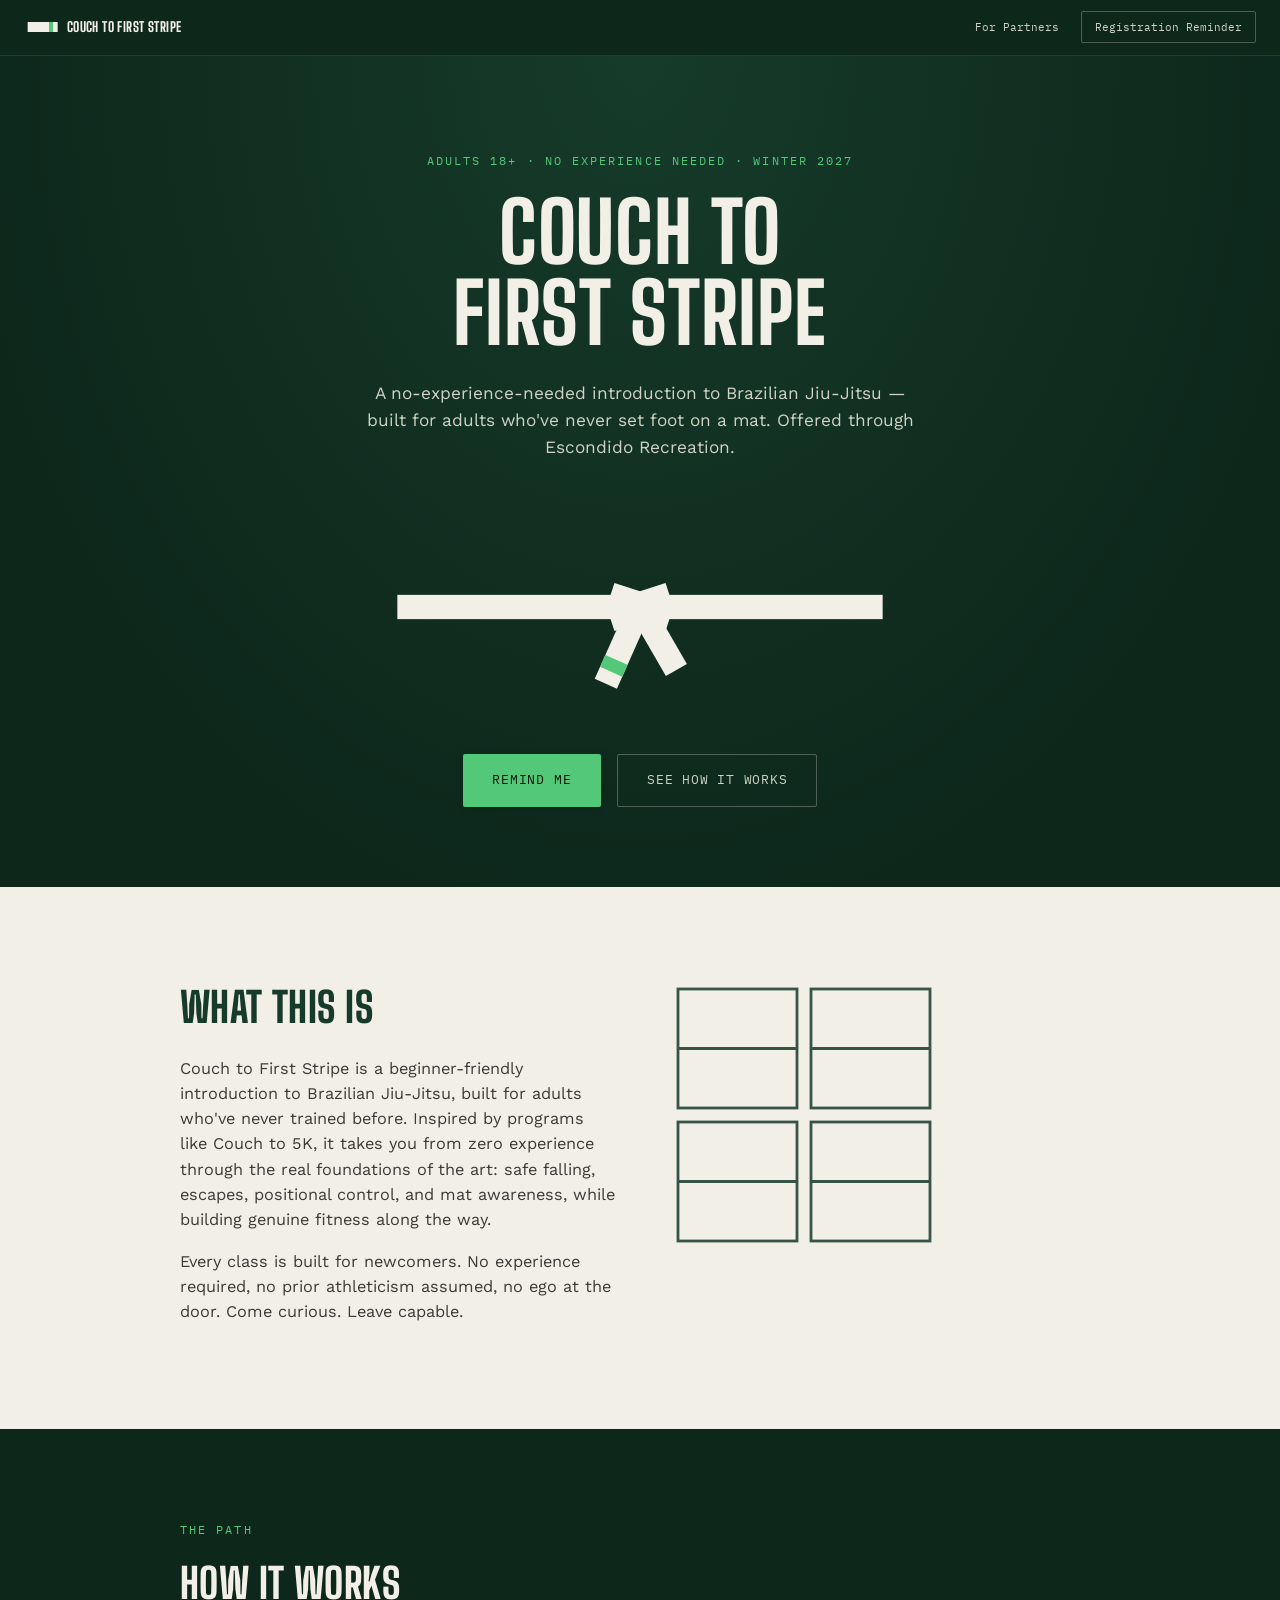
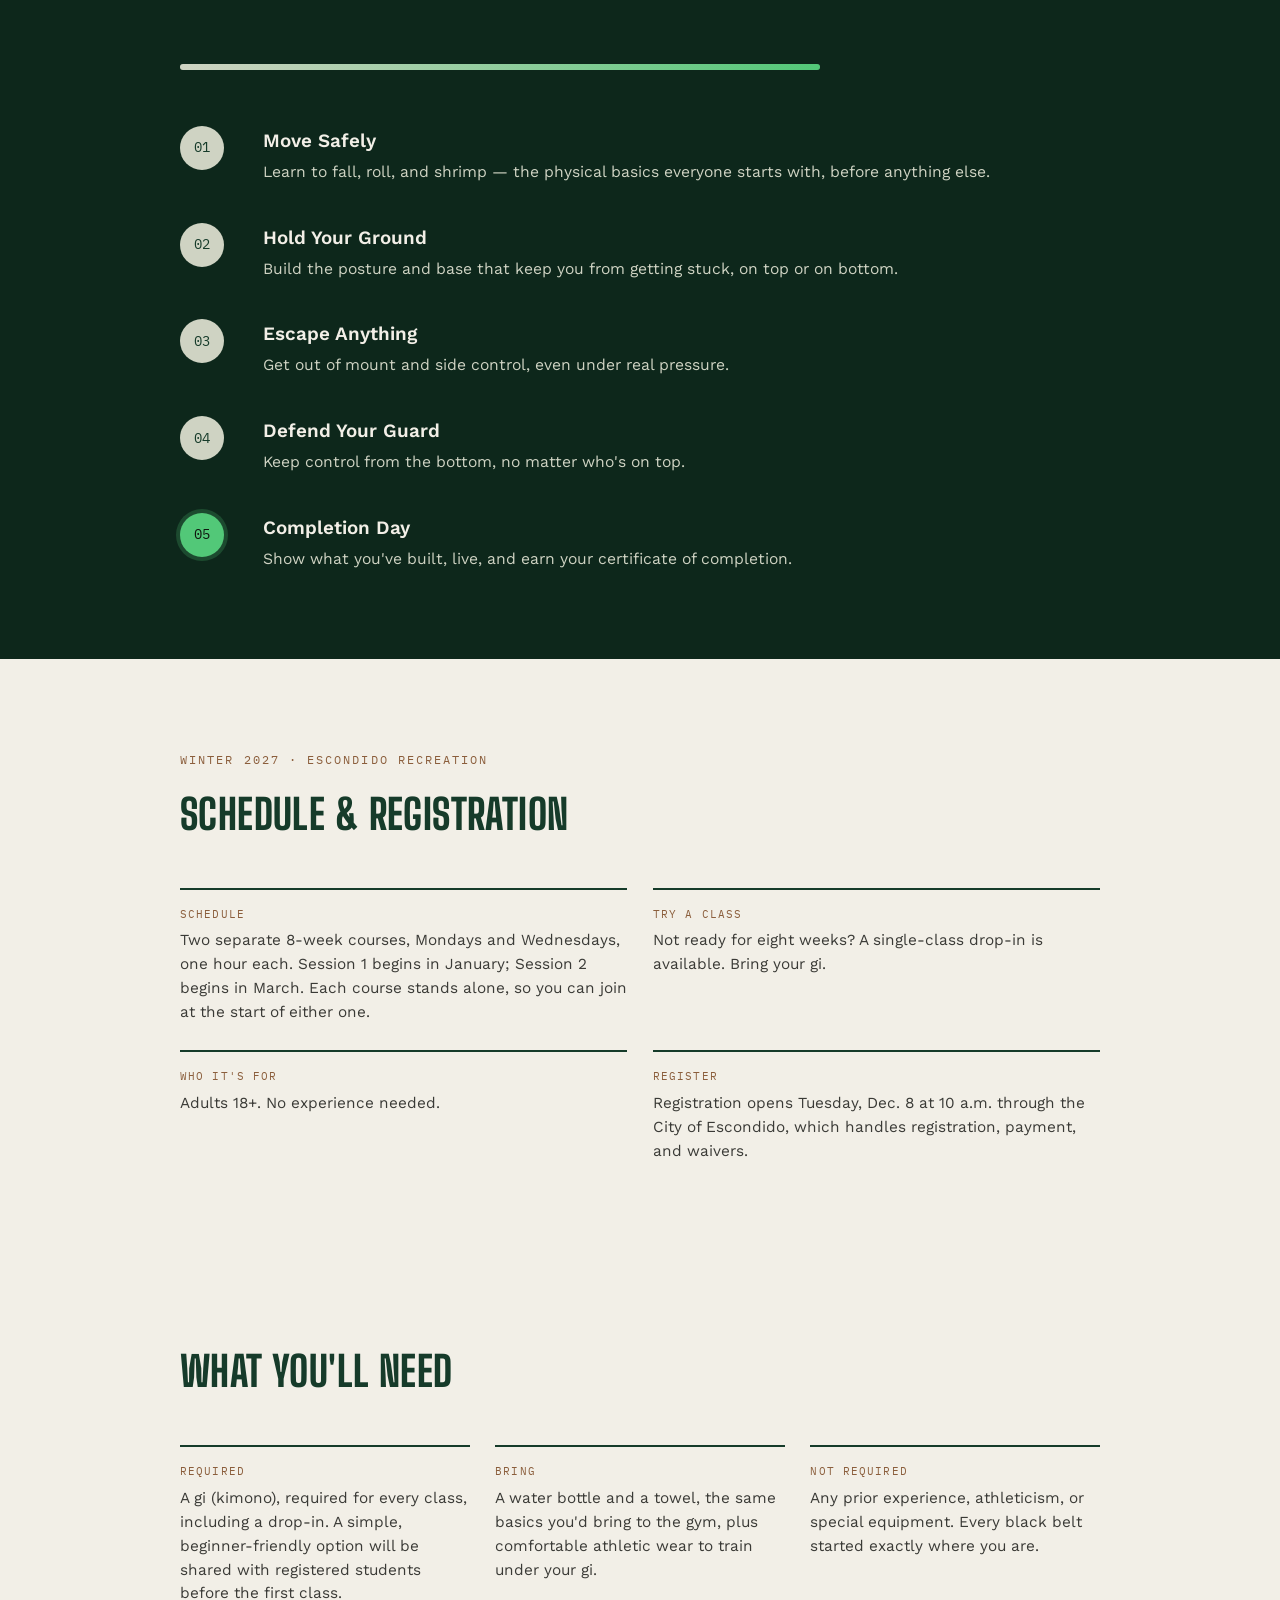
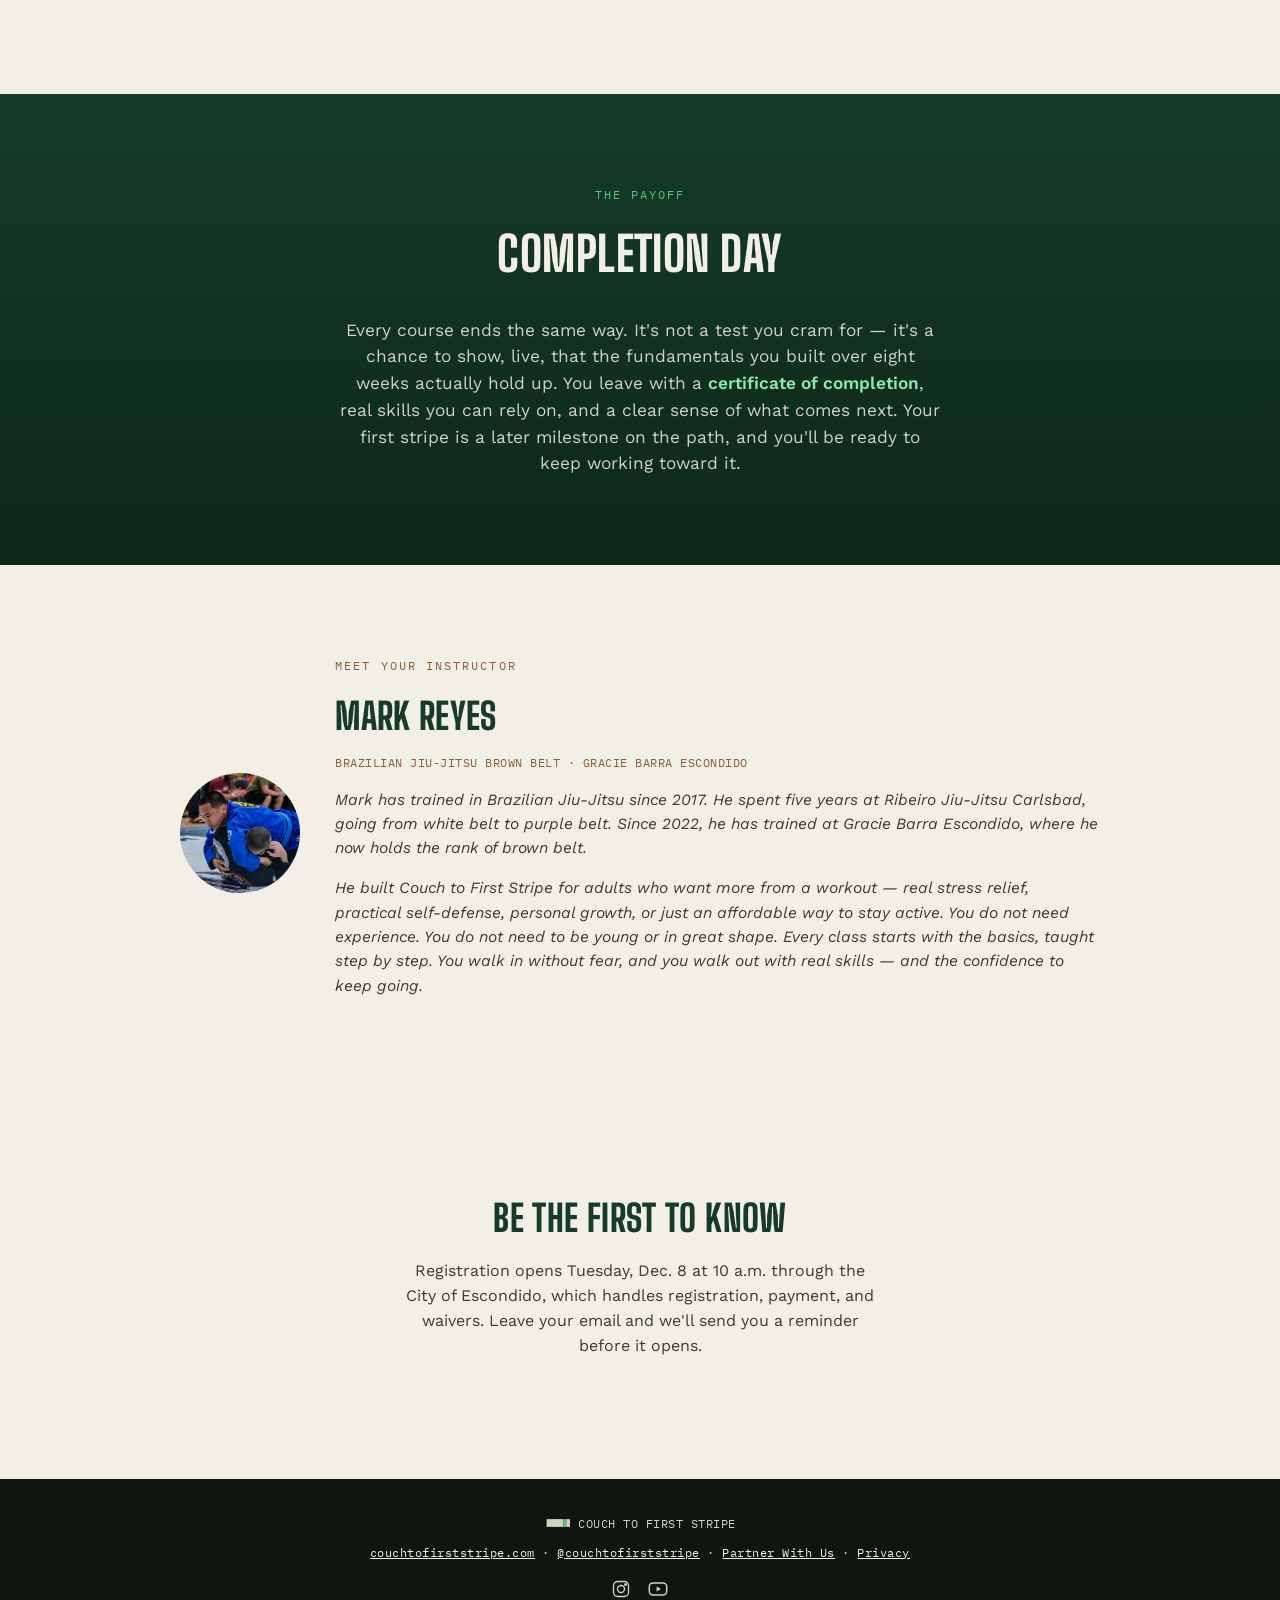
==== commit 67126941: "Add B2B features" ====
--- a/index.html
+++ b/index.html
@@ -10,6 +10,7 @@
 <link rel="preconnect" href="https://fonts.gstatic.com" crossorigin>
 <link href="https://fonts.googleapis.com/css2?family=Big+Shoulders+Display:wght@700;800;900&family=Work+Sans:wght@400;500;600&family=IBM+Plex+Mono:wght@500&display=swap" rel="stylesheet">
 <link rel="stylesheet" href="css/base.css">
+<link rel="stylesheet" href="css/components.css">
 <link rel="stylesheet" href="css/home.css">
 <script src="js/main.js" defer></script>
 <!-- MailerLite Universal -->
@@ -42,7 +43,10 @@
     </svg>
     <span>Couch to First Stripe</span>
   </a>
-  <a href="#signup" class="nav-cta">Registration Reminder</a>
+  <div class="nav-actions">
+    <a href="b2b.html" class="nav-link">For Partners</a>
+    <a href="#signup" class="nav-cta">Registration Reminder</a>
+  </div>
 </header>
 
 <main>
@@ -237,6 +241,7 @@
   <div class="footer-links">
     <a href="#" target="_blank" rel="noopener">couchtofirststripe.com</a> ·
     <a href="#" target="_blank" rel="noopener">@couchtofirststripe</a> ·
+    <a href="b2b.html">Partner With Us</a> ·
     <a href="privacy.html">Privacy</a>
   </div>
   <nav class="social-row" aria-label="Social media links">
--- a/css/base.css
+++ b/css/base.css
@@ -122,4 +122,4 @@
    Sharp-cornered belt rectangle with the stripe in the gap. The belt takes
    currentColor, so set `color` on the mark (or a parent) per context. */
 .logo-mark{display:block; flex-shrink:0;}
-.logo-mark .logo-mark__stripe{fill:var(--stripe-gold);}
+.logo-mark__stripe{fill:var(--stripe-gold);}
--- a/css/components.css
+++ b/css/components.css
@@ -0,0 +1,240 @@
+/* ==========================================================================
+   Couch to First Stripe — shared marketing-page components
+   Used by index.html and b2b.html. Requires base.css.
+   ========================================================================== */
+
+/* ---------- SECTIONS ---------- */
+.section{padding:5.5rem 1.5rem;}
+.section--center{text-align:center;}
+
+.section-title{font-size:clamp(1.8rem, 3.4vw, 2.6rem);}
+.section-title--sm{font-size:clamp(1.7rem, 3.2vw, 2.3rem);}
+.section-title--lg{font-size:clamp(2rem, 4vw, 3rem);}
+.eyebrow + .section-title{margin-top:0.6rem;}
+
+.lede{
+  max-width:600px;
+  margin:0 auto;
+  font-size:1.08rem;
+}
+
+/* ---------- SITE NAV ---------- */
+.site-nav{
+  position:sticky; top:0; z-index:50;
+  background:var(--mat-navy-deep);
+  padding:0.7rem 1.5rem;
+  display:flex; align-items:center; justify-content:space-between;
+  border-bottom:1px solid rgba(242,239,231,0.1);
+}
+.site-nav .brand{
+  display:flex; align-items:center; gap:0.55rem;
+  text-decoration:none;
+  color:var(--chalk);
+}
+.site-nav .brand span{
+  font-family:var(--display); font-weight:800;
+  font-size:0.85rem;
+  letter-spacing:0.03em; text-transform:uppercase;
+}
+.site-nav .nav-cta{
+  font-family:var(--mono); font-size:0.7rem;
+  color:var(--chalk-dim); text-decoration:none;
+  border:1px solid var(--line-on-dark);
+  padding:0.4rem 0.8rem; border-radius:2px;
+  transition:color 0.15s ease, border-color 0.15s ease;
+}
+.site-nav .nav-cta:hover{color:var(--chalk); border-color:var(--chalk);}
+.nav-actions{display:flex; align-items:center; gap:1.4rem;}
+/* Quiet secondary link: no border, so the CTA stays the primary action. */
+.site-nav .nav-link{
+  font-family:var(--mono); font-size:0.7rem;
+  color:var(--chalk-dim); text-decoration:none;
+  transition:color 0.15s ease;
+}
+.site-nav .nav-link:hover{color:var(--chalk);}
+
+/* ---------- HERO ---------- */
+.hero{
+  padding:6rem 1.5rem 5rem;
+  text-align:center;
+}
+.hero .eyebrow{display:block; margin-bottom:1.4rem;}
+.hero h1{
+  font-size:clamp(2.6rem, 7vw, 5.2rem);
+  line-height:0.98;
+}
+.hero .lede{max-width:560px; margin-top:1.6rem;}
+
+.cta-row{
+  margin-top:2.4rem;
+  display:flex;
+  gap:1rem;
+  justify-content:center;
+  flex-wrap:wrap;
+}
+
+/* ---------- STEPS (with scroll-reveal track; see js/main.js) ---------- */
+.track{
+  position:relative;
+  margin:3rem 0 3.5rem;
+  height:6px;
+  background:rgba(242,239,231,0.15);
+  border-radius:3px;
+  max-width:640px;
+}
+.track-fill{
+  height:100%;
+  width:0%;
+  background:linear-gradient(90deg, var(--chalk-dim), var(--stripe-gold));
+  border-radius:3px;
+  transition:width 1.1s ease;
+}
+
+.steps{
+  display:grid;
+  gap:2.4rem;
+}
+.step{
+  display:grid;
+  grid-template-columns:64px 1fr;
+  gap:1.2rem;
+  opacity:0;
+  transform:translateY(14px);
+  transition:opacity 0.6s ease, transform 0.6s ease;
+}
+.step.is-visible{opacity:1; transform:translateY(0);}
+.step-num{
+  font-family:var(--mono);
+  font-size:0.85rem;
+  color:var(--mat-navy);
+  background:var(--chalk-dim);
+  width:44px; height:44px;
+  border-radius:50%;
+  display:flex; align-items:center; justify-content:center;
+  border:2px solid transparent;
+}
+.step.is-final .step-num{
+  background:var(--stripe-gold);
+  color:var(--ink);
+  box-shadow:0 0 0 4px rgba(82,200,120,0.22);
+}
+.step h3{
+  font-family:var(--body);
+  font-weight:600;
+  text-transform:none;
+  font-size:1.18rem;
+  letter-spacing:0;
+  margin-bottom:0.3rem;
+}
+.step p{margin:0; font-size:0.98rem;}
+
+/* ---------- CARD GRID ----------
+   Labeled cards with a rule on top (side rule on mobile). */
+.card-grid{
+  display:grid;
+  grid-template-columns:repeat(3, 1fr);
+  gap:1.6rem;
+  list-style:none;
+  margin:2.6rem 0 0; padding:0;
+}
+.card-grid--2{grid-template-columns:repeat(2, 1fr);}
+.card-grid li{
+  border-top:2px solid var(--mat-navy);
+  padding-top:1rem;
+}
+.card-label{
+  font-family:var(--mono);
+  font-size:0.7rem;
+  letter-spacing:0.1em;
+  text-transform:uppercase;
+  color:var(--rust);
+  display:block;
+  margin-bottom:0.4rem;
+}
+.card-grid p{margin:0; font-size:0.96rem;}
+
+/* ---------- FORMS ---------- */
+.form{text-align:left;}
+.form-grid{
+  display:grid;
+  grid-template-columns:repeat(2, 1fr);
+  gap:1.2rem 1.4rem;
+}
+.field{display:flex; flex-direction:column; gap:0.35rem;}
+.field--full{grid-column:1 / -1;}
+.field label{
+  font-family:var(--mono);
+  font-size:0.72rem;
+  letter-spacing:0.08em;
+  text-transform:uppercase;
+  color:var(--mat-navy);
+}
+.field .optional{color:var(--stone-light); text-transform:none; letter-spacing:0;}
+.field input,
+.field select,
+.field textarea{
+  font:inherit;
+  font-size:1rem;
+  color:var(--ink);
+  background:#fff;
+  border:1px solid var(--chalk-dim);
+  border-radius:2px;
+  padding:0.75rem 0.85rem;
+  width:100%;
+}
+.field textarea{min-height:7rem; resize:vertical;}
+.field input:focus,
+.field select:focus,
+.field textarea:focus{
+  outline:2px solid var(--stripe-gold);
+  outline-offset:1px;
+  border-color:var(--mat-navy);
+}
+.form-footer{
+  margin-top:1.8rem;
+  display:flex; align-items:center; gap:1.2rem; flex-wrap:wrap;
+}
+.form-note{font-size:0.85rem; margin:0;}
+.form-note a{color:var(--rust);}
+/* Spam honeypot: hidden from people, visible to naive bots. */
+.hp-field{position:absolute; left:-9999px; width:1px; height:1px; overflow:hidden;}
+
+/* ---------- FOOTER ---------- */
+.site-footer{
+  background:var(--ink);
+  color:var(--chalk-dim);
+  text-align:center;
+  padding:2.2rem 1.5rem;
+  font-family:var(--mono);
+  font-size:0.78rem;
+  letter-spacing:0.04em;
+}
+.site-footer a{color:var(--chalk);}
+.footer-brand{
+  display:flex; align-items:center; justify-content:center; gap:0.5rem;
+  text-transform:uppercase;
+}
+.footer-links{margin-top:0.6rem;}
+.social-row{
+  display:flex; justify-content:center; gap:1rem;
+  margin-top:1rem;
+}
+.site-footer .social-row a{
+  color:var(--chalk-dim);
+  display:flex; align-items:center; justify-content:center;
+  transition:color 0.15s ease;
+}
+.site-footer .social-row a:hover,
+.site-footer .social-row a:focus-visible{color:var(--stripe-gold-bright);}
+
+/* ---------- RESPONSIVE ---------- */
+@media (max-width:720px){
+  .card-grid, .card-grid--2{grid-template-columns:1fr;}
+  .card-grid li{border-top:none; border-left:2px solid var(--mat-navy); padding:0 0 0 1rem;}
+  .form-grid{grid-template-columns:1fr;}
+}
+
+/* Too tight for two nav items; the footer link covers small screens. */
+@media (max-width:560px){
+  .site-nav .nav-link{display:none;}
+}
--- a/css/home.css
+++ b/css/home.css
@@ -1,75 +1,14 @@
 /* ==========================================================================
    Couch to First Stripe — homepage (index.html)
-   Requires base.css.
+   Requires base.css and components.css.
    ========================================================================== */
 
-/* ---------- SECTIONS ---------- */
-.section{padding:5.5rem 1.5rem;}
-.section--center{text-align:center;}
-
-.section-title{font-size:clamp(1.8rem, 3.4vw, 2.6rem);}
-.section-title--sm{font-size:clamp(1.7rem, 3.2vw, 2.3rem);}
-.section-title--lg{font-size:clamp(2rem, 4vw, 3rem);}
-.eyebrow + .section-title{margin-top:0.6rem;}
-
-.lede{
-  max-width:600px;
-  margin:0 auto;
-  font-size:1.08rem;
-}
-
-/* ---------- SITE NAV ---------- */
-.site-nav{
-  position:sticky; top:0; z-index:50;
-  background:var(--mat-navy-deep);
-  padding:0.7rem 1.5rem;
-  display:flex; align-items:center; justify-content:space-between;
-  border-bottom:1px solid rgba(242,239,231,0.1);
-}
-.site-nav .brand{
-  display:flex; align-items:center; gap:0.55rem;
-  text-decoration:none;
-  color:var(--chalk);
-}
-.site-nav .brand span{
-  font-family:var(--display); font-weight:800;
-  font-size:0.85rem;
-  letter-spacing:0.03em; text-transform:uppercase;
-}
-.site-nav .nav-cta{
-  font-family:var(--mono); font-size:0.7rem;
-  color:var(--chalk-dim); text-decoration:none;
-  border:1px solid var(--line-on-dark);
-  padding:0.4rem 0.8rem; border-radius:2px;
-  transition:color 0.15s ease, border-color 0.15s ease;
-}
-.site-nav .nav-cta:hover{color:var(--chalk); border-color:var(--chalk);}
-
-/* ---------- HERO ---------- */
-.hero{
-  padding:6rem 1.5rem 5rem;
-  text-align:center;
-}
-.hero .eyebrow{display:block; margin-bottom:1.4rem;}
-.hero h1{
-  font-size:clamp(2.6rem, 7vw, 5.2rem);
-  line-height:0.98;
-}
-.hero .lede{max-width:560px; margin-top:1.6rem;}
-
+/* ---------- HERO ILLUSTRATION ---------- */
 .belt-wrap{
   margin:3rem auto 2.5rem;
   max-width:560px;
 }
 .belt-wrap svg{width:100%; height:auto; display:block;}
-
-.cta-row{
-  margin-top:2.4rem;
-  display:flex;
-  gap:1rem;
-  justify-content:center;
-  flex-wrap:wrap;
-}
 
 /* ---------- WHAT THIS IS ---------- */
 .what-is .wrap{
@@ -85,87 +24,6 @@
   max-width:280px;
   color:var(--mat-navy);
 }
-
-/* ---------- HOW IT WORKS ---------- */
-.track{
-  position:relative;
-  margin:3rem 0 3.5rem;
-  height:6px;
-  background:rgba(242,239,231,0.15);
-  border-radius:3px;
-  max-width:640px;
-}
-.track-fill{
-  height:100%;
-  width:0%;
-  background:linear-gradient(90deg, var(--chalk-dim), var(--stripe-gold));
-  border-radius:3px;
-  transition:width 1.1s ease;
-}
-
-.steps{
-  display:grid;
-  gap:2.4rem;
-}
-.step{
-  display:grid;
-  grid-template-columns:64px 1fr;
-  gap:1.2rem;
-  opacity:0;
-  transform:translateY(14px);
-  transition:opacity 0.6s ease, transform 0.6s ease;
-}
-.step.is-visible{opacity:1; transform:translateY(0);}
-.step-num{
-  font-family:var(--mono);
-  font-size:0.85rem;
-  color:var(--mat-navy);
-  background:var(--chalk-dim);
-  width:44px; height:44px;
-  border-radius:50%;
-  display:flex; align-items:center; justify-content:center;
-  border:2px solid transparent;
-}
-.step.is-final .step-num{
-  background:var(--stripe-gold);
-  color:var(--ink);
-  box-shadow:0 0 0 4px rgba(82,200,120,0.22);
-}
-.step h3{
-  font-family:var(--body);
-  font-weight:600;
-  text-transform:none;
-  font-size:1.18rem;
-  letter-spacing:0;
-  margin-bottom:0.3rem;
-}
-.step p{margin:0; font-size:0.98rem;}
-
-/* ---------- CARD GRID ----------
-   Labeled cards with a rule on top (side rule on mobile). Used for the
-   schedule and gear sections. */
-.card-grid{
-  display:grid;
-  grid-template-columns:repeat(3, 1fr);
-  gap:1.6rem;
-  list-style:none;
-  margin:2.6rem 0 0; padding:0;
-}
-.card-grid--2{grid-template-columns:repeat(2, 1fr);}
-.card-grid li{
-  border-top:2px solid var(--mat-navy);
-  padding-top:1rem;
-}
-.card-label{
-  font-family:var(--mono);
-  font-size:0.7rem;
-  letter-spacing:0.1em;
-  text-transform:uppercase;
-  color:var(--rust);
-  display:block;
-  margin-bottom:0.4rem;
-}
-.card-grid p{margin:0; font-size:0.96rem;}
 
 /* ---------- COMPLETION DAY ---------- */
 .completion{
@@ -209,39 +67,9 @@
 /* ---------- SIGNUP ---------- */
 .signup p{max-width:480px; margin:0.8rem auto 2rem;}
 
-/* ---------- FOOTER ---------- */
-.site-footer{
-  background:var(--ink);
-  color:var(--chalk-dim);
-  text-align:center;
-  padding:2.2rem 1.5rem;
-  font-family:var(--mono);
-  font-size:0.78rem;
-  letter-spacing:0.04em;
-}
-.site-footer a{color:var(--chalk);}
-.footer-brand{
-  display:flex; align-items:center; justify-content:center; gap:0.5rem;
-  text-transform:uppercase;
-}
-.footer-links{margin-top:0.6rem;}
-.social-row{
-  display:flex; justify-content:center; gap:1rem;
-  margin-top:1rem;
-}
-.site-footer .social-row a{
-  color:var(--chalk-dim);
-  display:flex; align-items:center; justify-content:center;
-  transition:color 0.15s ease;
-}
-.site-footer .social-row a:hover,
-.site-footer .social-row a:focus-visible{color:var(--stripe-gold-bright);}
-
 /* ---------- RESPONSIVE ---------- */
 @media (max-width:720px){
   .what-is .wrap{grid-template-columns:1fr;}
   .tatami-mark{margin:0 auto; max-width:180px;}
-  .card-grid, .card-grid--2{grid-template-columns:1fr;}
-  .card-grid li{border-top:none; border-left:2px solid var(--mat-navy); padding:0 0 0 1rem;}
   .instructor-wrap{flex-direction:column; text-align:center;}
 }
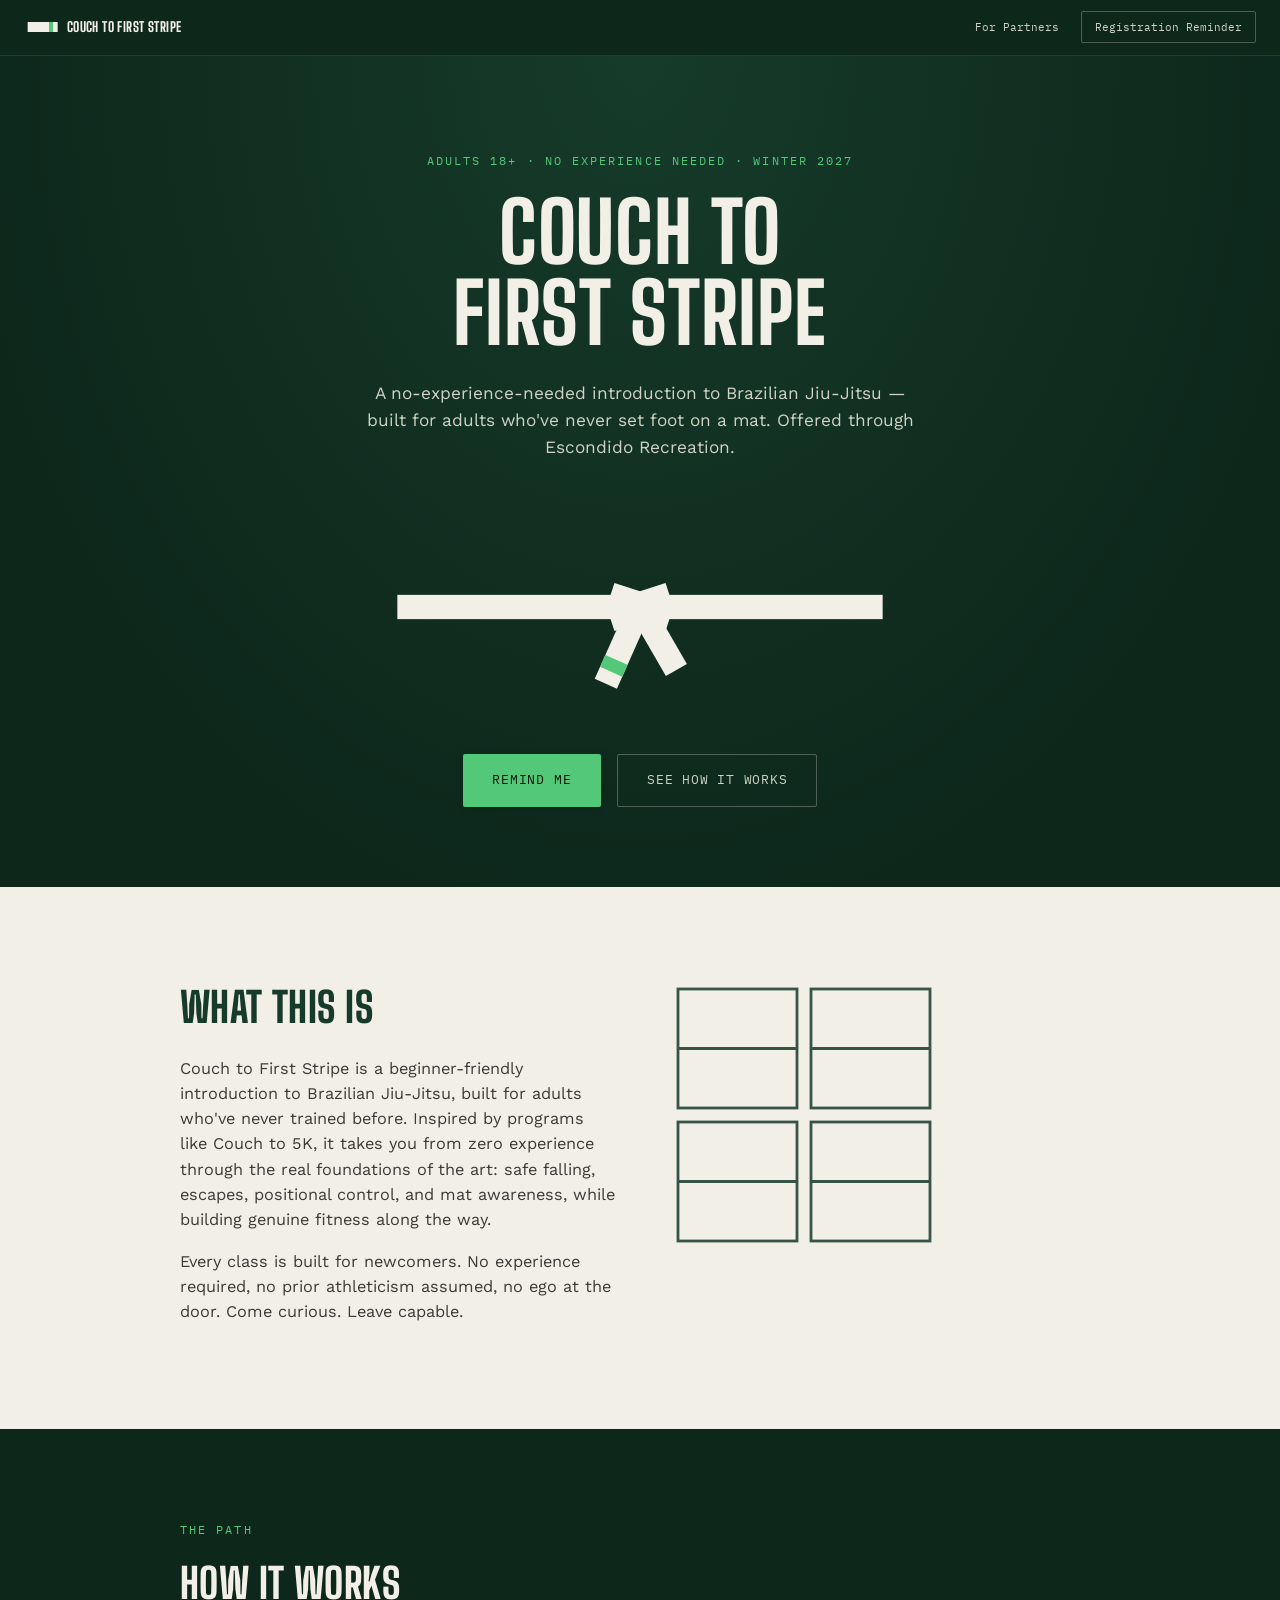
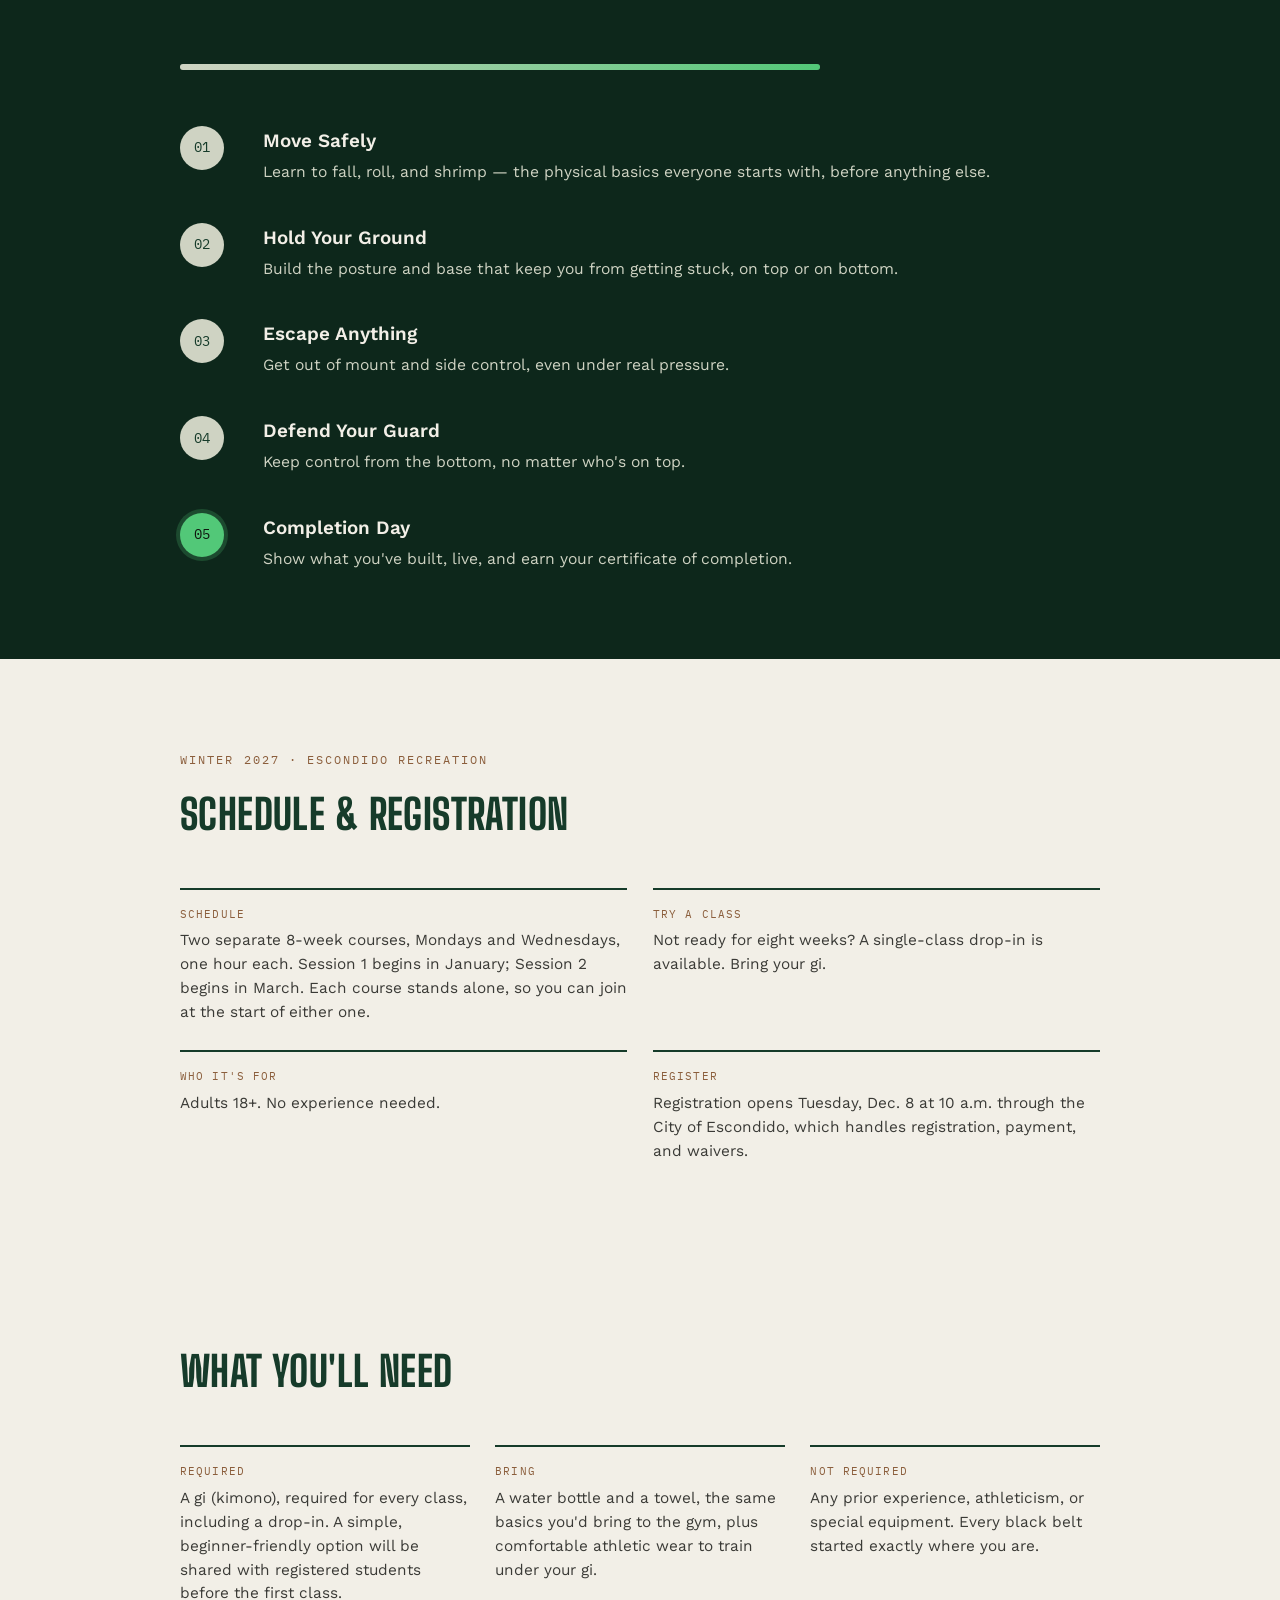
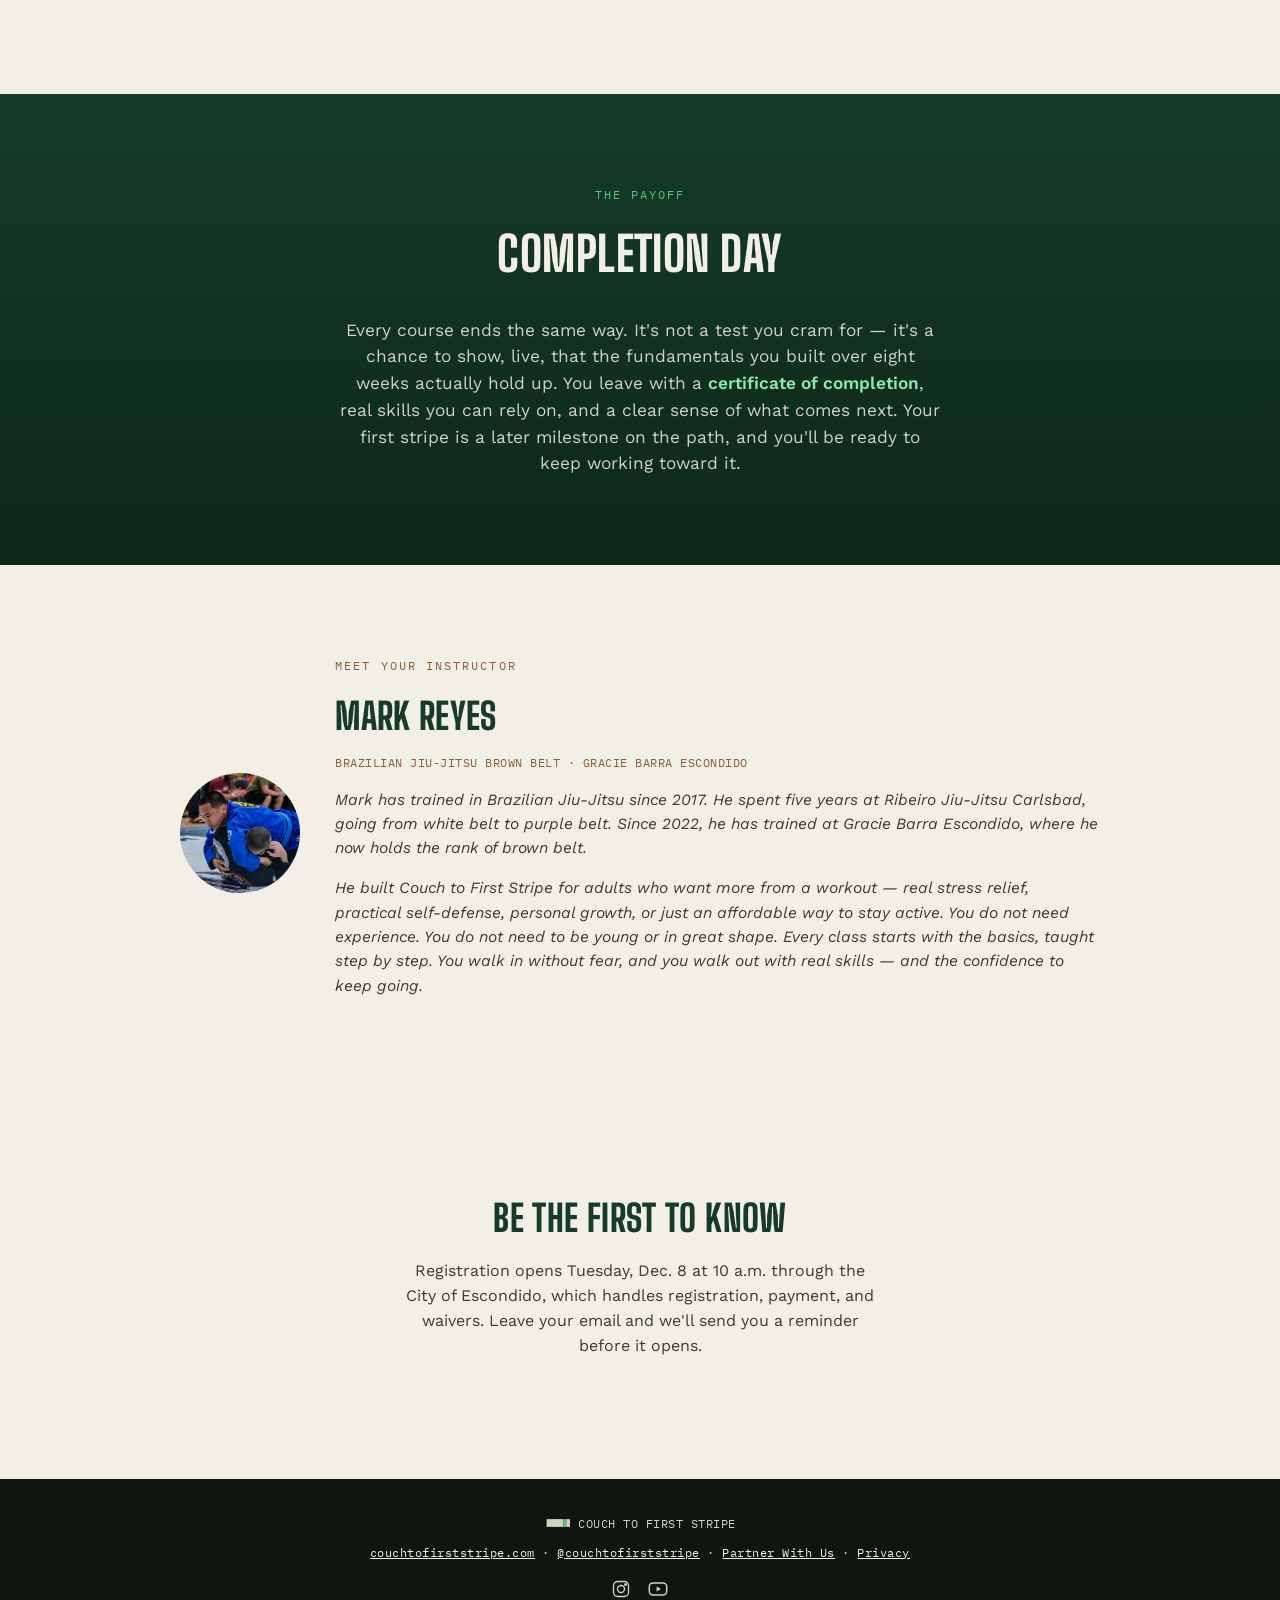
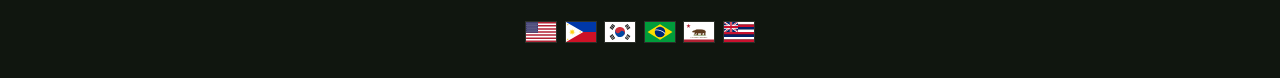
==== commit 5bf03c55: "Add Country and State Flags" ====
--- a/index.html
+++ b/index.html
@@ -265,6 +265,16 @@
       </svg>
     </a> -->
   </nav>
+  <!-- Flags of the places our students and coaches call home, like the ones
+       hung on a gym wall. Artwork lives in images/flags.svg. -->
+  <ul class="flag-row" aria-label="Flags of our community">
+    <li><svg class="flag" viewBox="0 0 60 40" role="img"><title>United States</title><use href="images/flags.svg#flag-us"/></svg></li>
+    <li><svg class="flag" viewBox="0 0 60 40" role="img"><title>Philippines</title><use href="images/flags.svg#flag-ph"/></svg></li>
+    <li><svg class="flag" viewBox="0 0 60 40" role="img"><title>South Korea</title><use href="images/flags.svg#flag-kr"/></svg></li>
+    <li><svg class="flag" viewBox="0 0 60 40" role="img"><title>Brazil</title><use href="images/flags.svg#flag-br"/></svg></li>
+    <li><svg class="flag" viewBox="0 0 60 40" role="img"><title>California</title><use href="images/flags.svg#flag-us-ca"/></svg></li>
+    <li><svg class="flag" viewBox="0 0 60 40" role="img"><title>Hawaii</title><use href="images/flags.svg#flag-us-hi"/></svg></li>
+  </ul>
 </footer>
 
 </body>
--- a/css/components.css
+++ b/css/components.css
@@ -226,6 +226,17 @@
 }
 .site-footer .social-row a:hover,
 .site-footer .social-row a:focus-visible{color:var(--stripe-gold-bright);}
+/* Community flags: small and uniform, like a row of flags on a gym wall. */
+.flag-row{
+  display:flex; justify-content:center; flex-wrap:wrap; gap:0.6rem;
+  list-style:none;
+  margin:1.4rem 0 0; padding:0;
+}
+.flag-row li{display:flex;}
+.flag{
+  width:30px; height:20px;
+  outline:1px solid rgba(242,239,231,0.12);
+}
 
 /* ---------- RESPONSIVE ---------- */
 @media (max-width:720px){
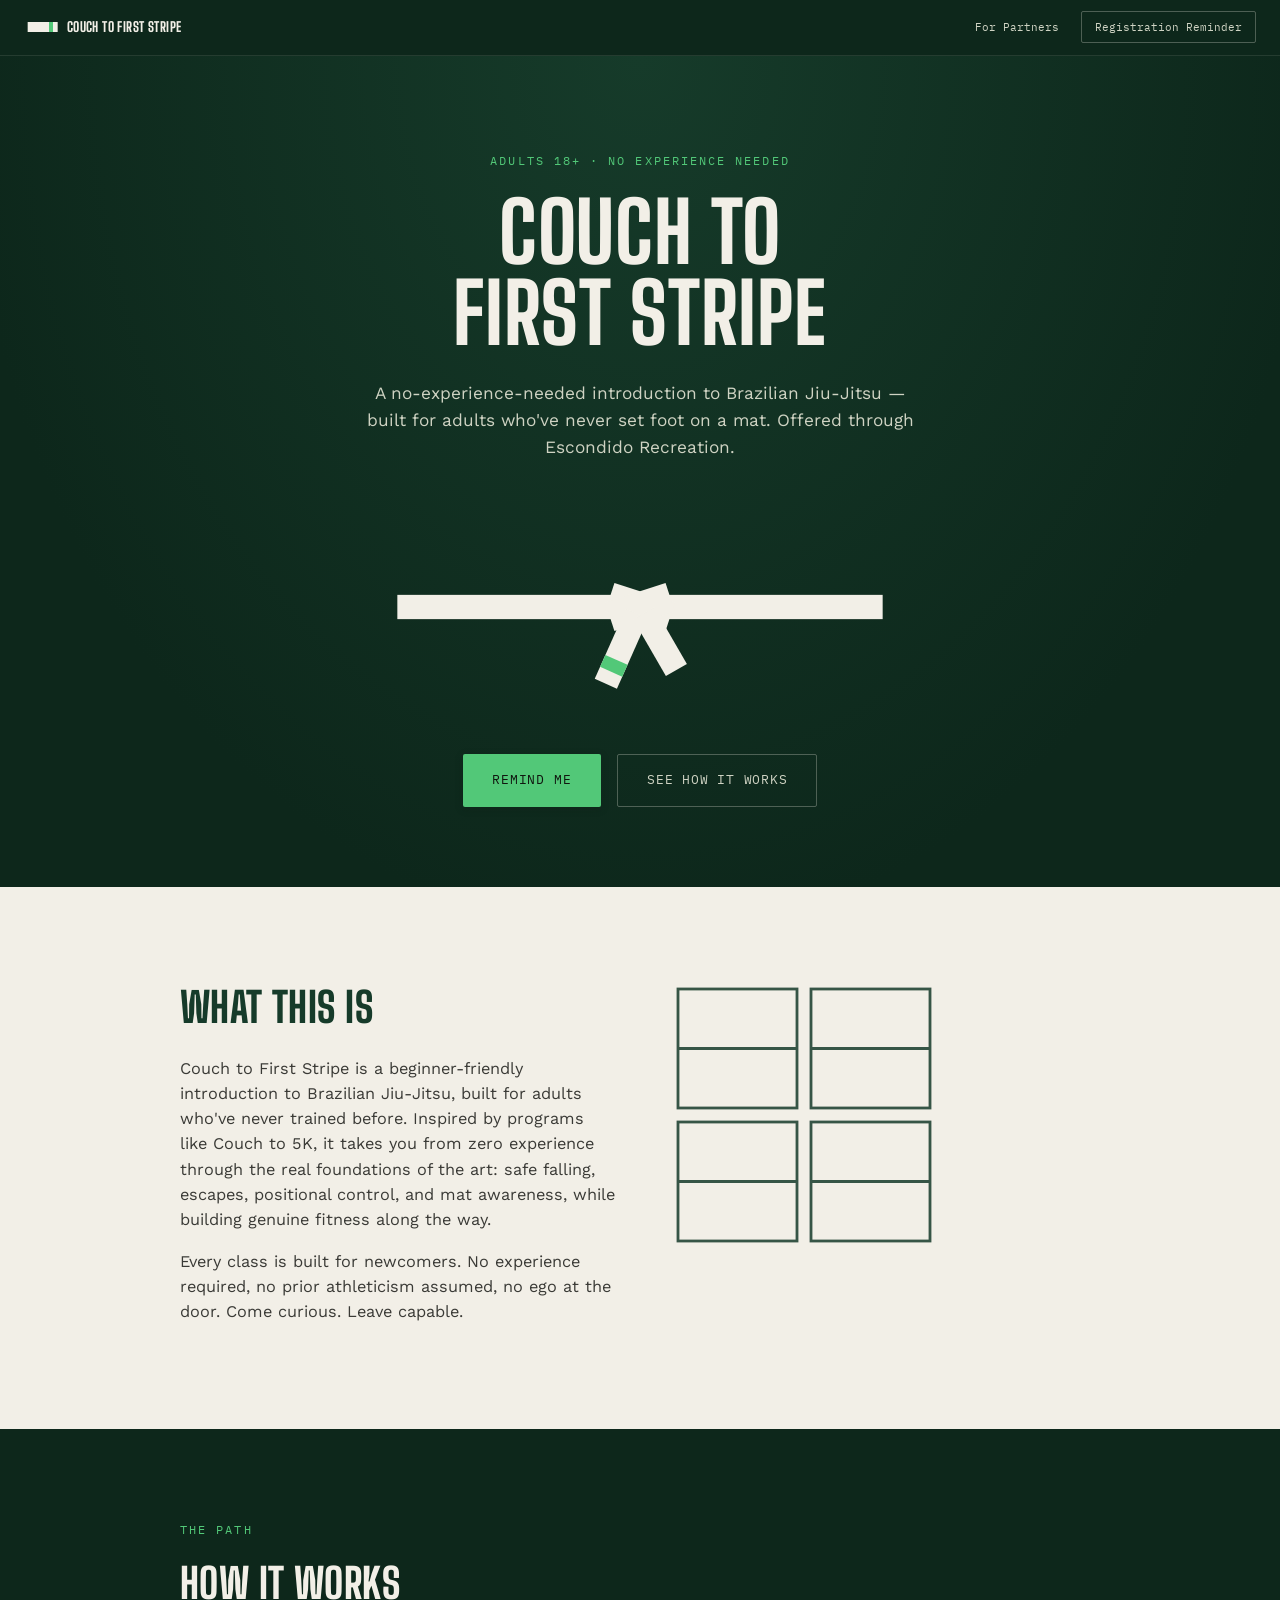
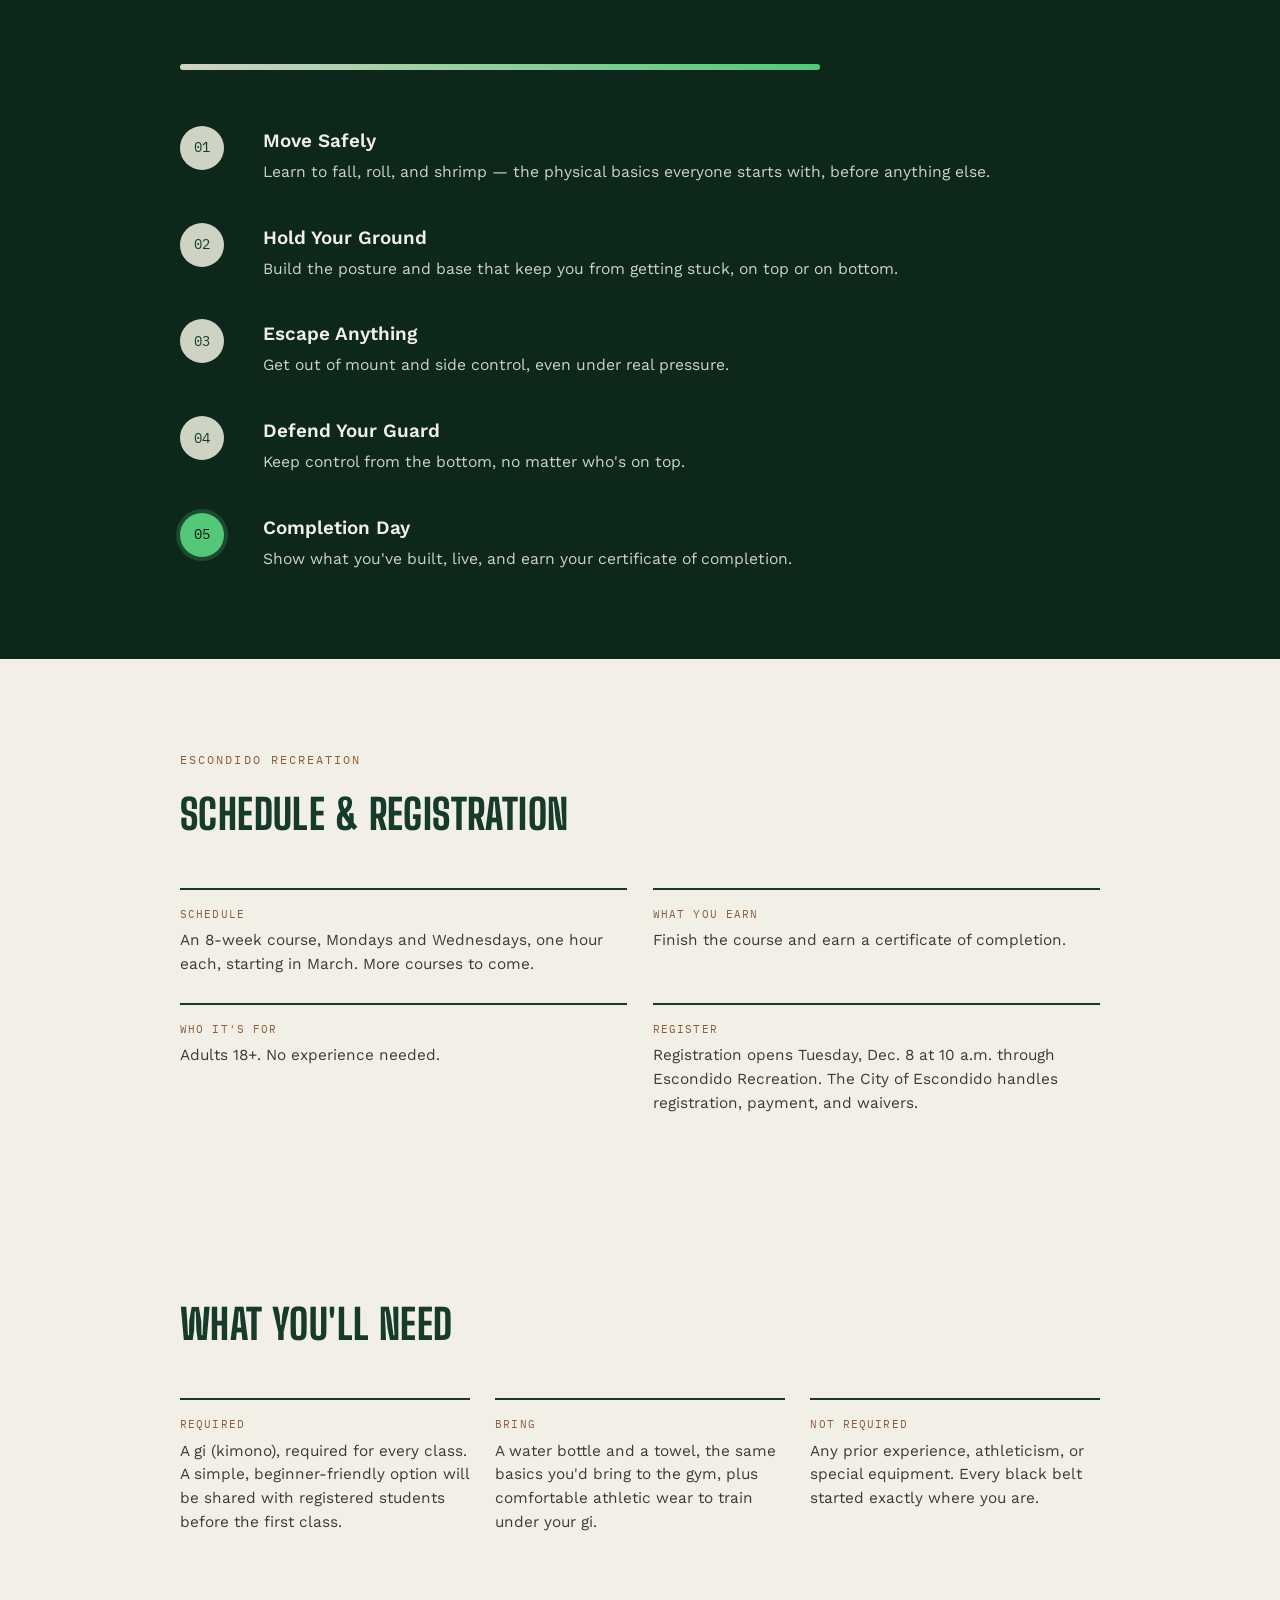
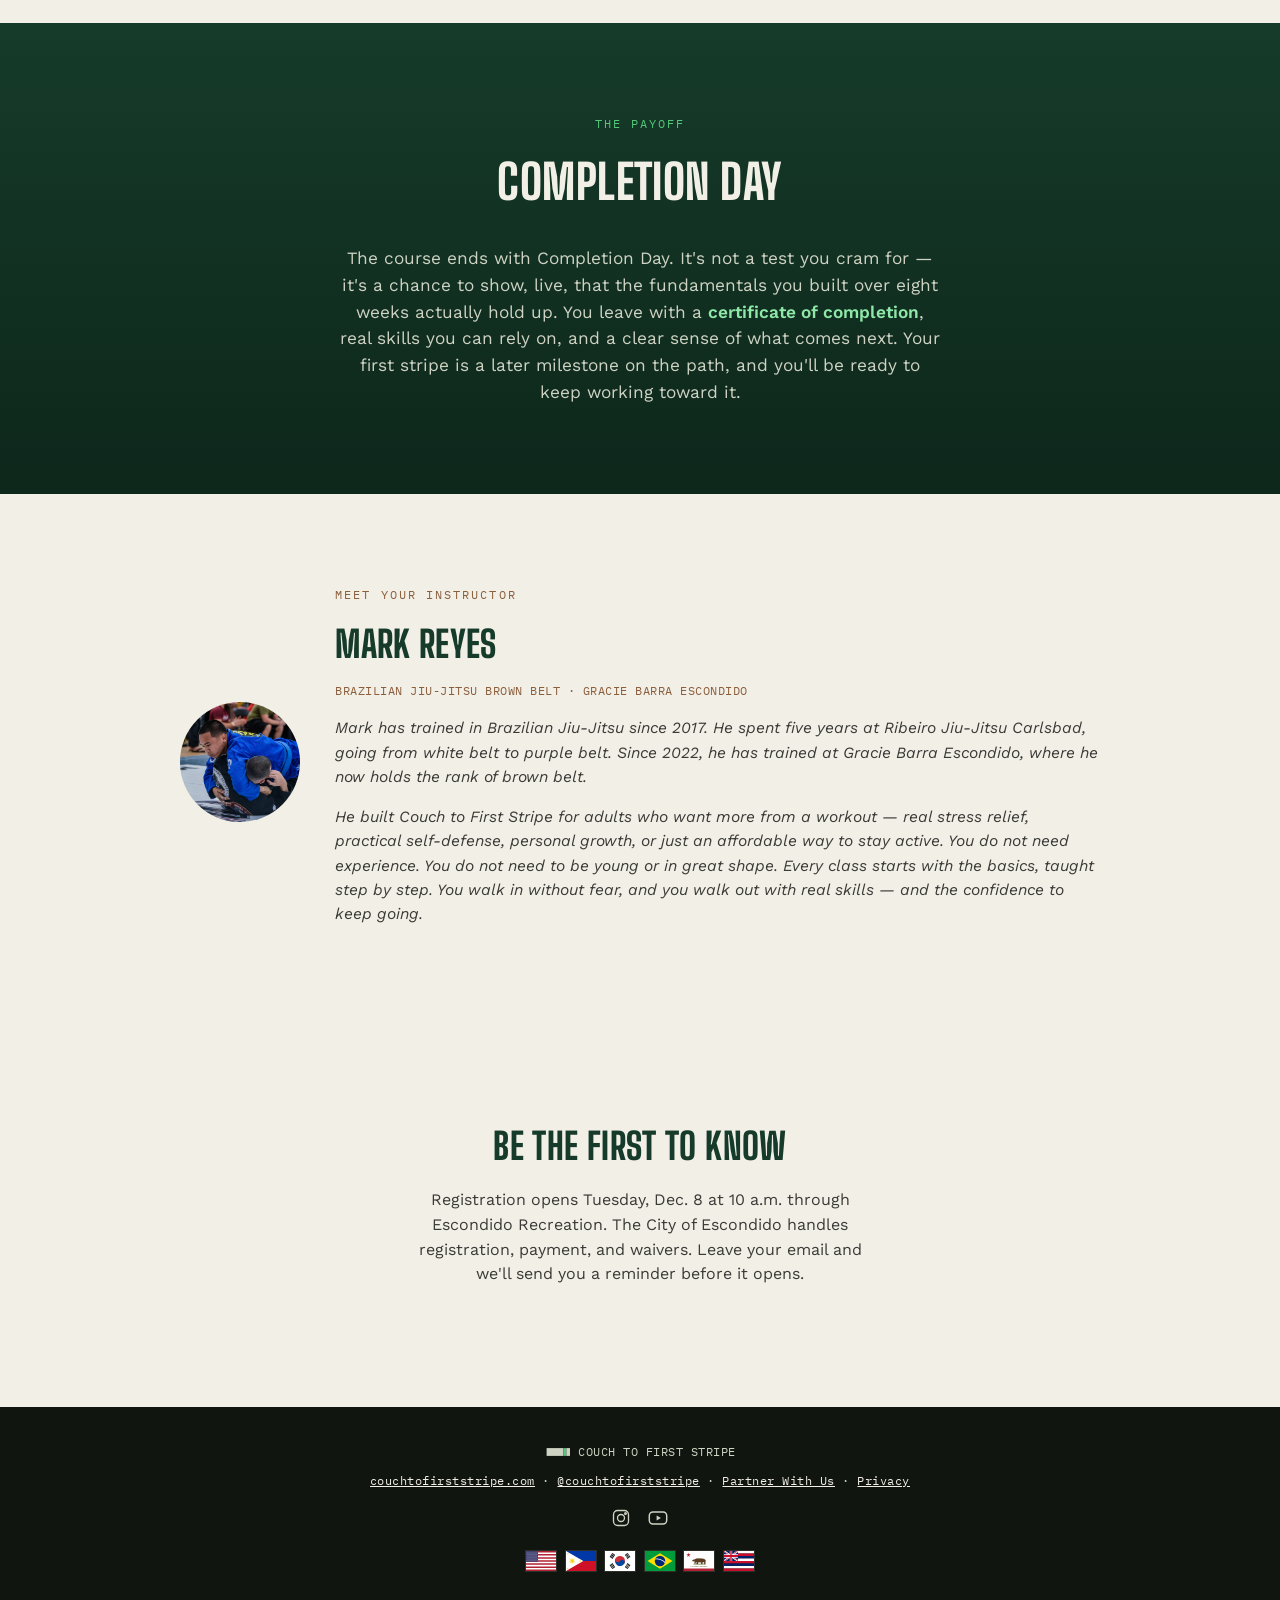
==== commit c104568a: "Update site for the current offering with evergreen copy - One 8-week course starting in March; drop" ====
--- a/index.html
+++ b/index.html
@@ -4,7 +4,7 @@
 <meta charset="UTF-8">
 <meta name="viewport" content="width=device-width, initial-scale=1.0">
 <title>Couch to First Stripe — Beginner Brazilian Jiu-Jitsu</title>
-<meta name="description" content="A beginner Brazilian Jiu-Jitsu program for adults 18+ with no experience needed. Offered through Escondido Recreation, Winter 2027.">
+<meta name="description" content="A beginner Brazilian Jiu-Jitsu program for adults 18+ with no experience needed. Offered through Escondido Recreation.">
 <link rel="icon" type="image/svg+xml" href="images/favicon.svg">
 <link rel="preconnect" href="https://fonts.googleapis.com">
 <link rel="preconnect" href="https://fonts.gstatic.com" crossorigin>
@@ -52,7 +52,7 @@
 <main>
 
 <section class="hero surface-dark surface-glow">
-  <span class="eyebrow">Adults 18+ · No Experience Needed · Winter 2027</span>
+  <span class="eyebrow">Adults 18+ · No Experience Needed</span>
   <h1>Couch to<br>First Stripe</h1>
   <p class="lede">A no-experience-needed introduction to Brazilian Jiu-Jitsu — built for adults who've never set foot on a mat. Offered through Escondido Recreation.</p>
 
@@ -151,18 +151,18 @@
   </div>
 </section>
 
-<section class="section surface-light" id="winter-2027">
-  <div class="wrap">
-    <span class="eyebrow">Winter 2027 · Escondido Recreation</span>
+<section class="section surface-light" id="schedule">
+  <div class="wrap">
+    <span class="eyebrow">Escondido Recreation</span>
     <h2 class="section-title">Schedule &amp; Registration</h2>
     <ul class="card-grid card-grid--2">
       <li>
         <span class="card-label">Schedule</span>
-        <p>Two separate 8-week courses, Mondays and Wednesdays, one hour each. Session 1 begins in January; Session 2 begins in March. Each course stands alone, so you can join at the start of either one.</p>
-      </li>
-      <li>
-        <span class="card-label">Try a Class</span>
-        <p>Not ready for eight weeks? A single-class drop-in is available. Bring your gi.</p>
+        <p>An 8-week course, Mondays and Wednesdays, one hour each, starting in March. More courses to come.</p>
+      </li>
+      <li>
+        <span class="card-label">What You Earn</span>
+        <p>Finish the course and earn a certificate of completion.</p>
       </li>
       <li>
         <span class="card-label">Who It's For</span>
@@ -170,7 +170,7 @@
       </li>
       <li>
         <span class="card-label">Register</span>
-        <p>Registration opens Tuesday, Dec. 8 at 10 a.m. through the City of Escondido, which handles registration, payment, and waivers.</p>
+        <p>Registration opens Tuesday, Dec. 8 at 10 a.m. through Escondido Recreation. The City of Escondido handles registration, payment, and waivers.</p>
       </li>
     </ul>
   </div>
@@ -182,7 +182,7 @@
     <ul class="card-grid">
       <li>
         <span class="card-label">Required</span>
-        <p>A gi (kimono), required for every class, including a drop-in. A simple, beginner-friendly option will be shared with registered students before the first class.</p>
+        <p>A gi (kimono), required for every class. A simple, beginner-friendly option will be shared with registered students before the first class.</p>
       </li>
       <li>
         <span class="card-label">Bring</span>
@@ -200,7 +200,7 @@
   <div class="wrap">
     <span class="eyebrow">The Payoff</span>
     <h2 class="section-title section-title--lg">Completion Day</h2>
-    <p class="lede">Every course ends the same way. It's not a test you cram for — it's a chance to show, live, that the fundamentals you built over eight weeks actually hold up. You leave with a <span class="highlight">certificate of completion</span>, real skills you can rely on, and a clear sense of what comes next. Your first stripe is a later milestone on the path, and you'll be ready to keep working toward it.</p>
+    <p class="lede">The course ends with Completion Day. It's not a test you cram for — it's a chance to show, live, that the fundamentals you built over eight weeks actually hold up. You leave with a <span class="highlight">certificate of completion</span>, real skills you can rely on, and a clear sense of what comes next. Your first stripe is a later milestone on the path, and you'll be ready to keep working toward it.</p>
   </div>
 </section>
 
@@ -222,7 +222,7 @@
 <section class="section section--center surface-light signup" id="signup">
   <div class="wrap">
     <h2 class="section-title section-title--sm">Be the First to Know</h2>
-    <p>Registration opens Tuesday, Dec. 8 at 10 a.m. through the City of Escondido, which handles registration, payment, and waivers. Leave your email and we'll send you a reminder before it opens.</p>
+    <p>Registration opens Tuesday, Dec. 8 at 10 a.m. through Escondido Recreation. The City of Escondido handles registration, payment, and waivers. Leave your email and we'll send you a reminder before it opens.</p>
     <div class="ml-embedded" data-form="AgVjm7"></div>
   </div>
 </section>
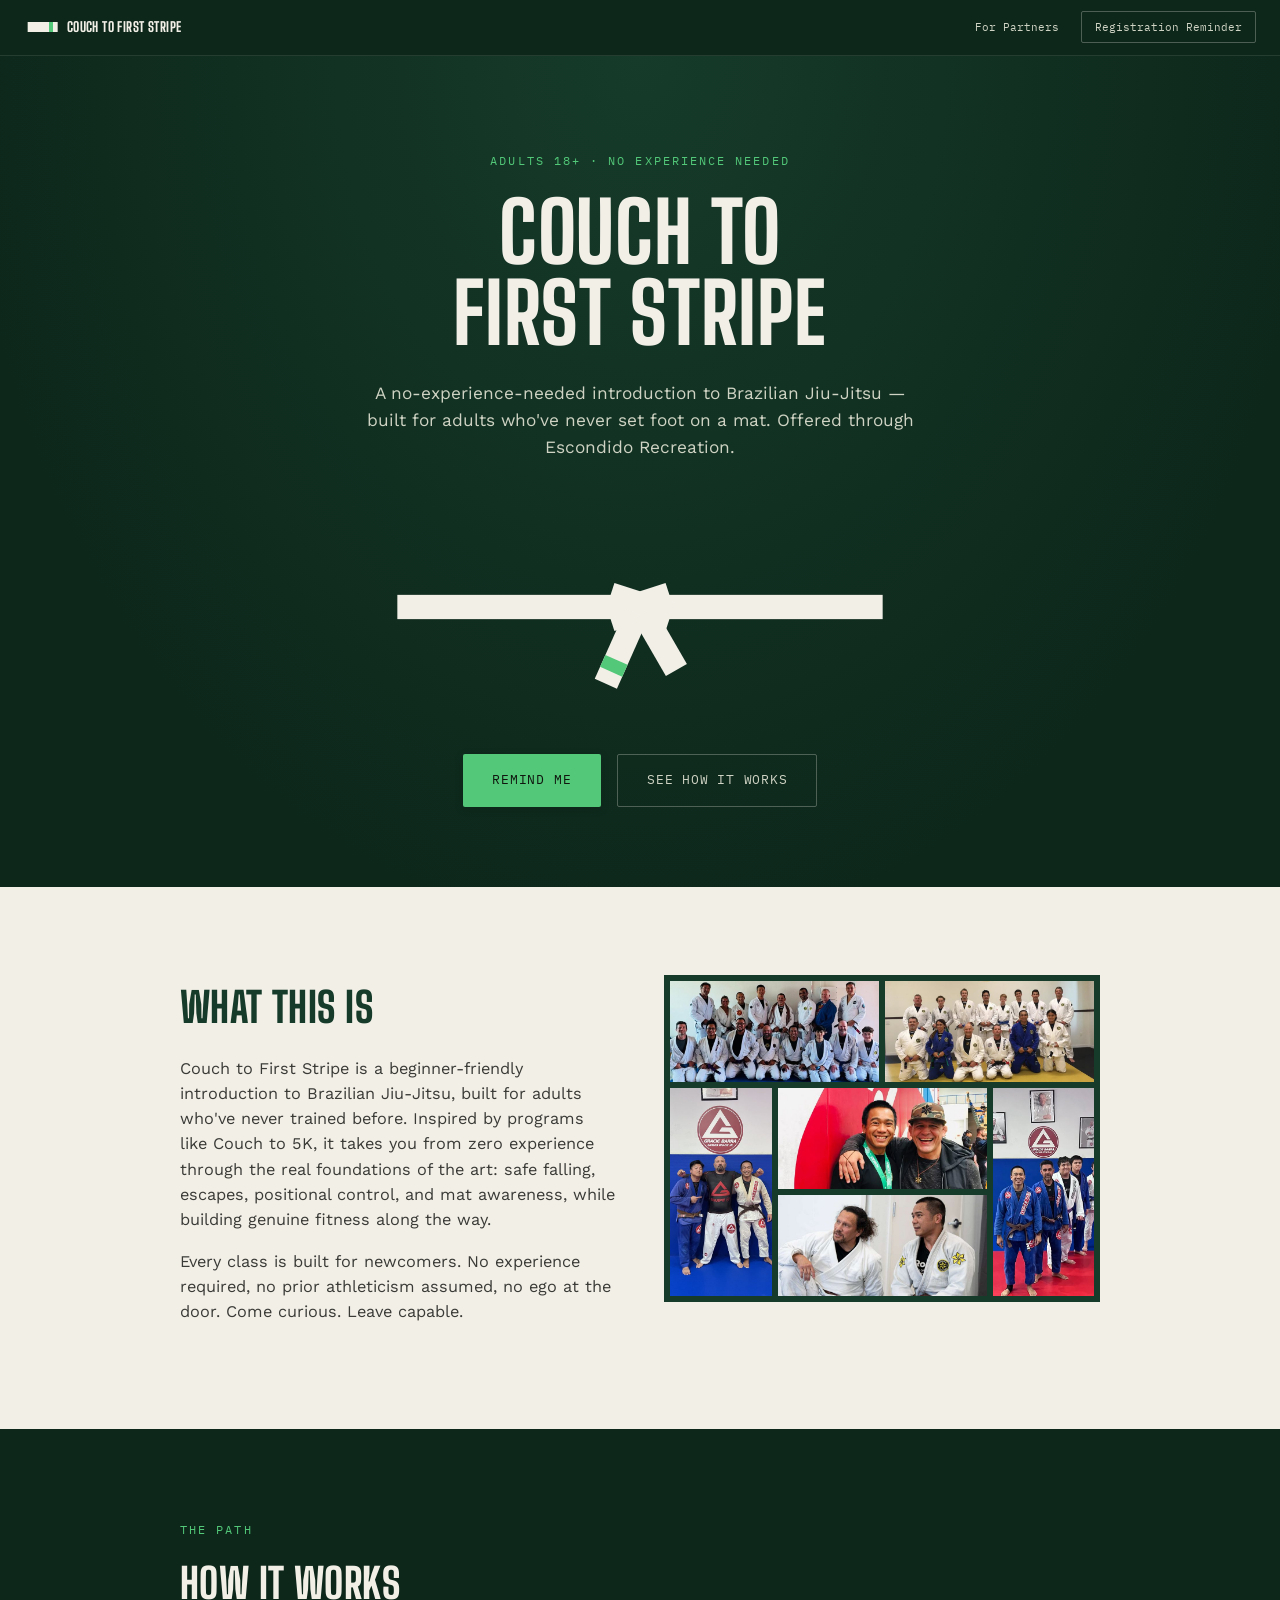
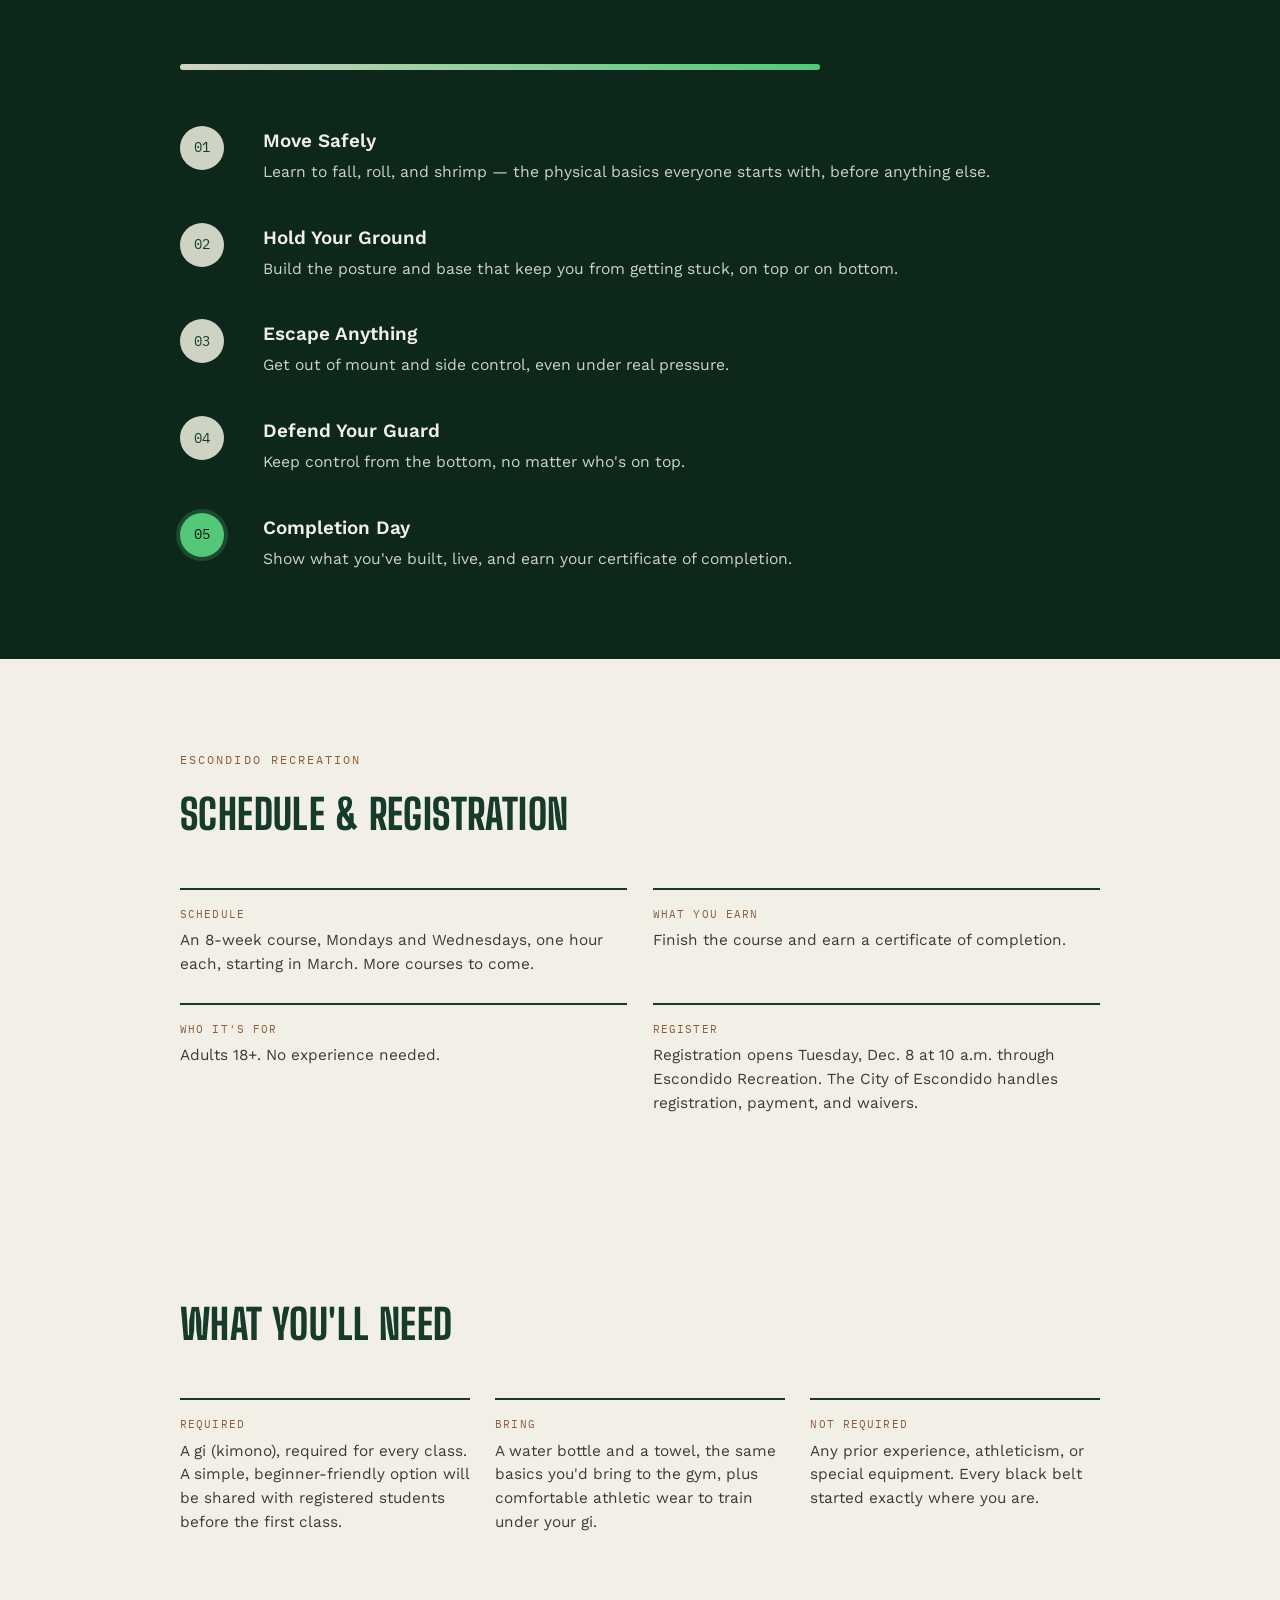
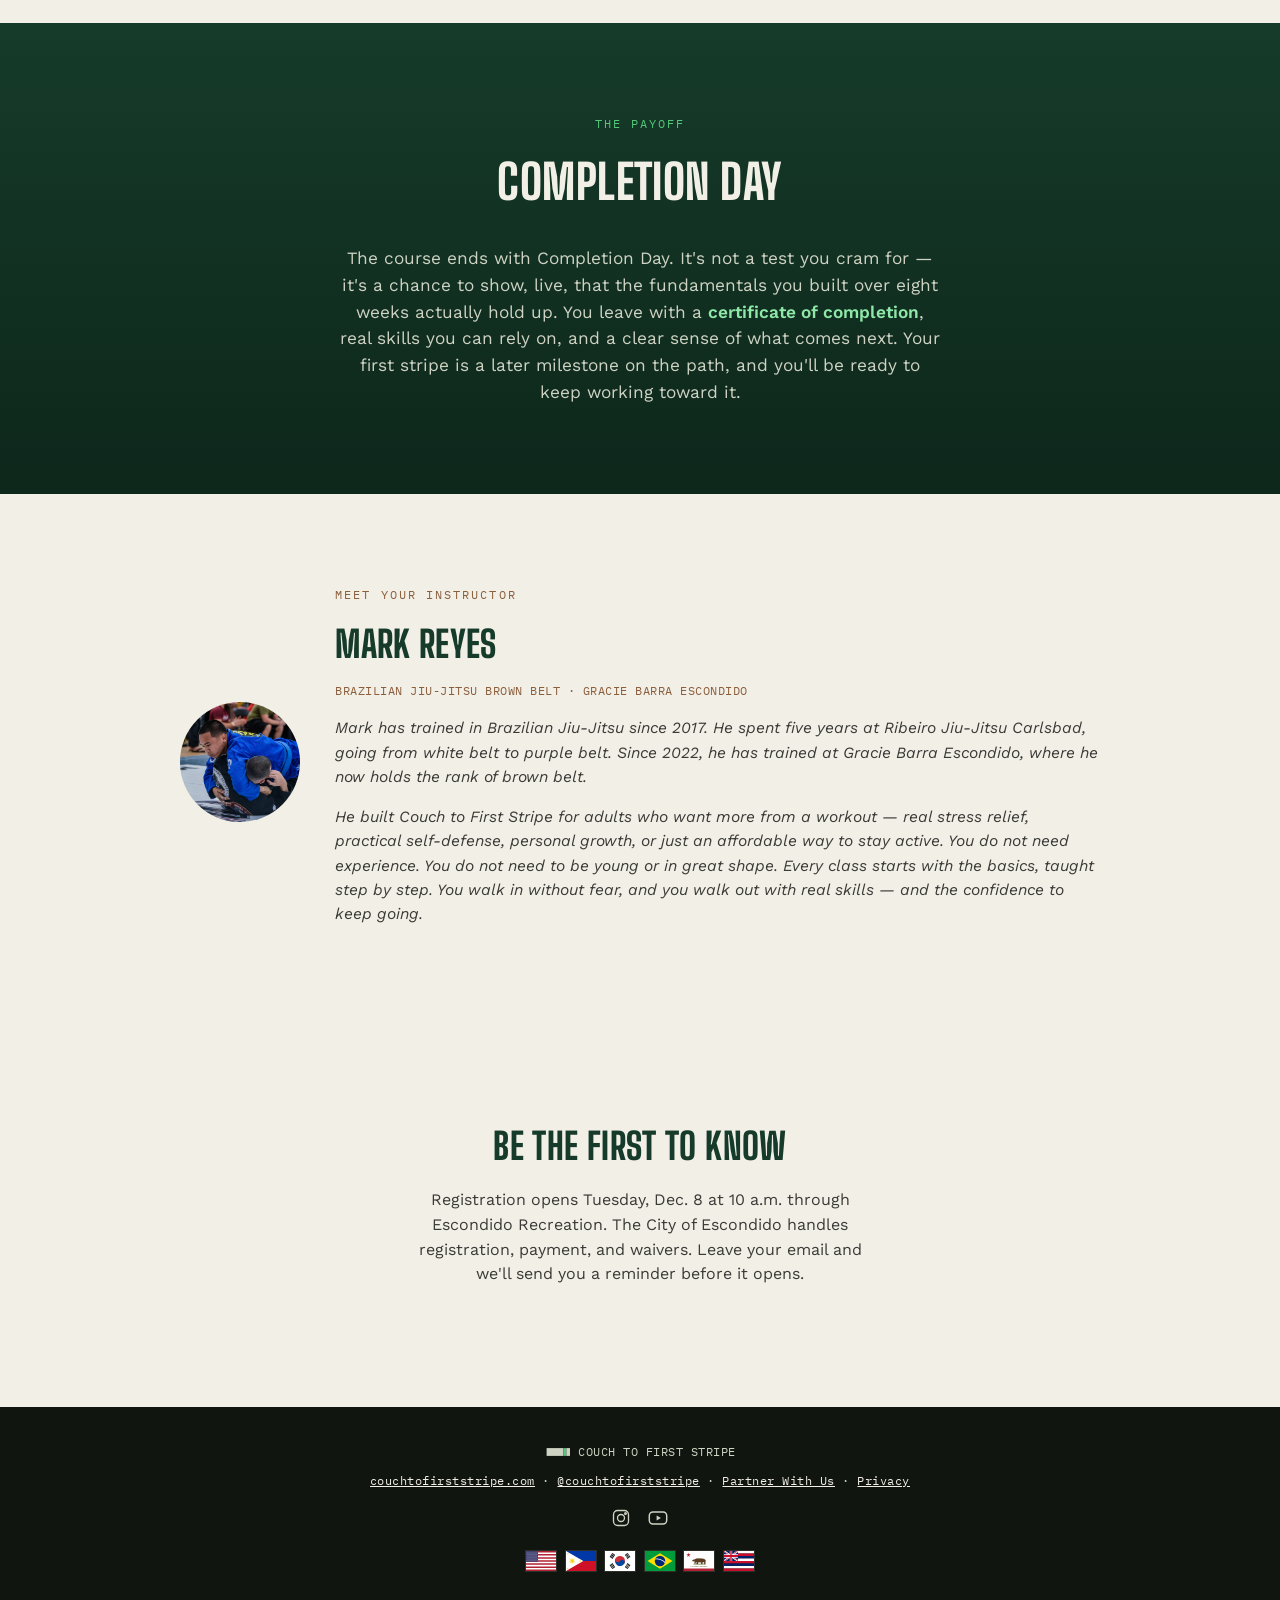
==== commit 1c60acfe: "Updated tatami into collage" ====
--- a/index.html
+++ b/index.html
@@ -89,18 +89,19 @@
       <p>Couch to First Stripe is a beginner-friendly introduction to Brazilian Jiu-Jitsu, built for adults who've never trained before. Inspired by programs like Couch to 5K, it takes you from zero experience through the real foundations of the art: safe falling, escapes, positional control, and mat awareness, while building genuine fitness along the way.</p>
       <p>Every class is built for newcomers. No experience required, no prior athleticism assumed, no ego at the door. Come curious. Leave capable.</p>
     </div>
-    <svg class="tatami-mark" viewBox="0 0 200 200" role="img" aria-label="Woven tatami mat pattern">
-      <g stroke="currentColor" stroke-width="2" fill="none" opacity="0.85">
-        <rect x="10" y="10" width="85" height="85"/>
-        <rect x="105" y="10" width="85" height="85"/>
-        <rect x="10" y="105" width="85" height="85"/>
-        <rect x="105" y="105" width="85" height="85"/>
-        <line x1="10" y1="52.5" x2="95" y2="52.5"/>
-        <line x1="105" y1="52.5" x2="190" y2="52.5"/>
-        <line x1="10" y1="147.5" x2="95" y2="147.5"/>
-        <line x1="105" y1="147.5" x2="190" y2="147.5"/>
-      </g>
-    </svg>
+    <!-- Photo frames laid out like tatami: every mat is the same 2:1
+         rectangle, horizontal (--a, --b, --d, --f) or vertical (--c, --e),
+         arranged so no four corners meet. Horizontal photos are 720x360
+         crops, vertical ones 360x720, in images/mat/. An empty frame shows
+         the woven mat. -->
+    <div class="tatami-gallery" role="group" aria-label="Photos from the mat">
+      <figure class="mat mat--a"><img src="images/mat/team-photo.jpg" alt="A class of jiu-jitsu students in gis posing together on the mat" loading="lazy"></figure>
+      <figure class="mat mat--b"><img src="images/mat/class-group.jpg" alt="Students of all ranks kneeling and standing together after class" loading="lazy"></figure>
+      <figure class="mat mat--c"><img src="images/mat/teammates.jpg" alt="Three training partners standing together on the mat" loading="lazy"></figure>
+      <figure class="mat mat--d"><img src="images/mat/medal-day.jpg" alt="Two friends laughing together at a tournament, one wearing a medal" loading="lazy"></figure>
+      <figure class="mat mat--e"><img src="images/mat/lineup.jpg" alt="Teammates lined up on the mat, smiling after training" loading="lazy"></figure>
+      <figure class="mat mat--f"><img src="images/mat/after-class.jpg" alt="Two training partners in gis sitting and talking after class" loading="lazy"></figure>
+    </div>
   </div>
 </section>
 
--- a/css/home.css
+++ b/css/home.css
@@ -18,11 +18,41 @@
   align-items:start;
 }
 .what-is p{font-size:1.02rem;}
-.tatami-mark{
+/* Tatami photo frames. The dark gaps are the mats' cloth edging (heri). */
+.tatami-gallery{
+  display:grid;
+  grid-template-columns:repeat(4, 1fr);
+  grid-template-rows:repeat(3, 1fr);
+  grid-template-areas:
+    "a a b b"
+    "c d d e"
+    "c f f e";
+  gap:6px;
+  padding:6px;
   width:100%;
-  aspect-ratio:1/1;
-  max-width:280px;
-  color:var(--mat-navy);
+  aspect-ratio:4/3;
+  background:var(--mat-navy);
+}
+.mat{
+  position:relative;
+  margin:0;
+  overflow:hidden;
+  /* Woven rush lines, shown until a photo fills the frame. */
+  background:
+    repeating-linear-gradient(90deg, rgba(22,59,42,0.09) 0 1px, transparent 1px 5px),
+    var(--chalk-dim);
+}
+.mat--a{grid-area:a;}
+.mat--b{grid-area:b;}
+.mat--c{grid-area:c;}
+.mat--d{grid-area:d;}
+.mat--e{grid-area:e;}
+.mat--f{grid-area:f;}
+.mat img{
+  position:absolute; inset:0;
+  width:100%; height:100%;
+  object-fit:cover;
+  display:block;
 }
 
 /* ---------- COMPLETION DAY ---------- */
@@ -70,6 +100,6 @@
 /* ---------- RESPONSIVE ---------- */
 @media (max-width:720px){
   .what-is .wrap{grid-template-columns:1fr;}
-  .tatami-mark{margin:0 auto; max-width:180px;}
+  .tatami-gallery{margin:0 auto; max-width:480px;}
   .instructor-wrap{flex-direction:column; text-align:center;}
 }
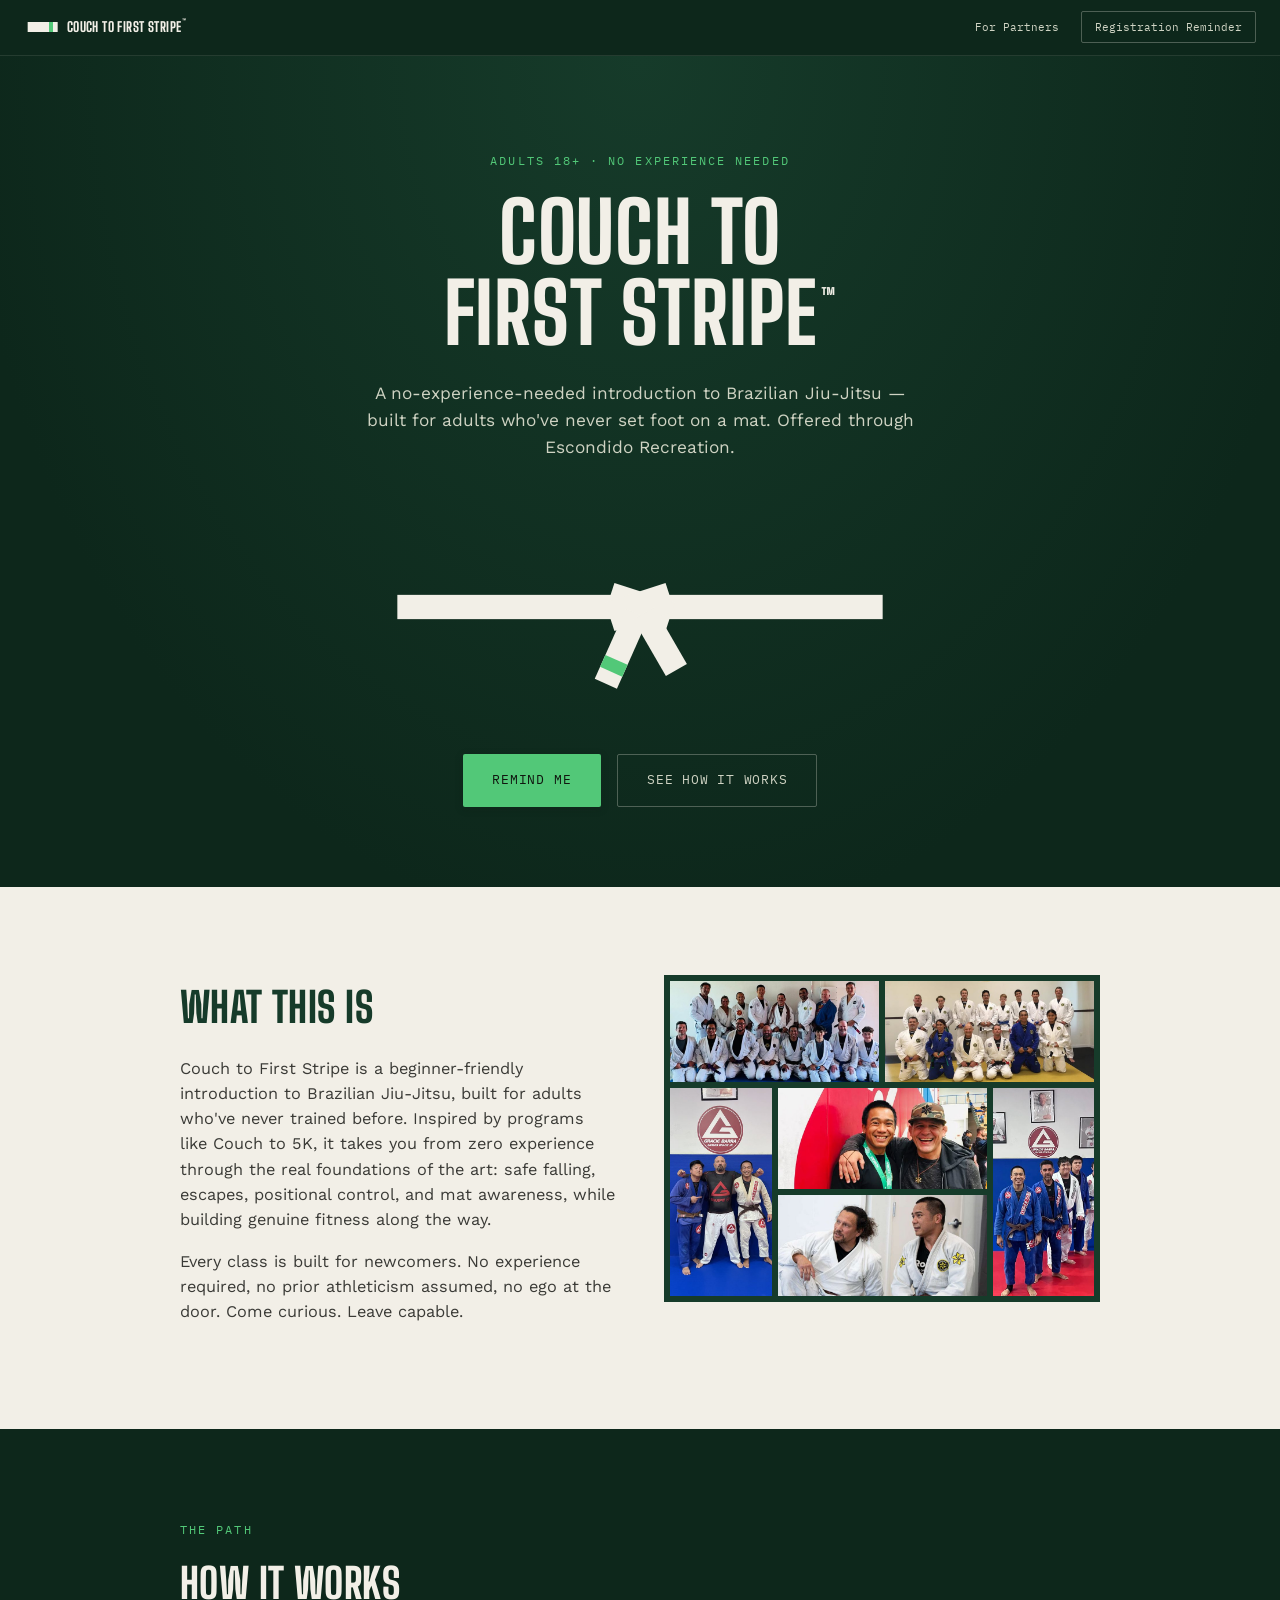
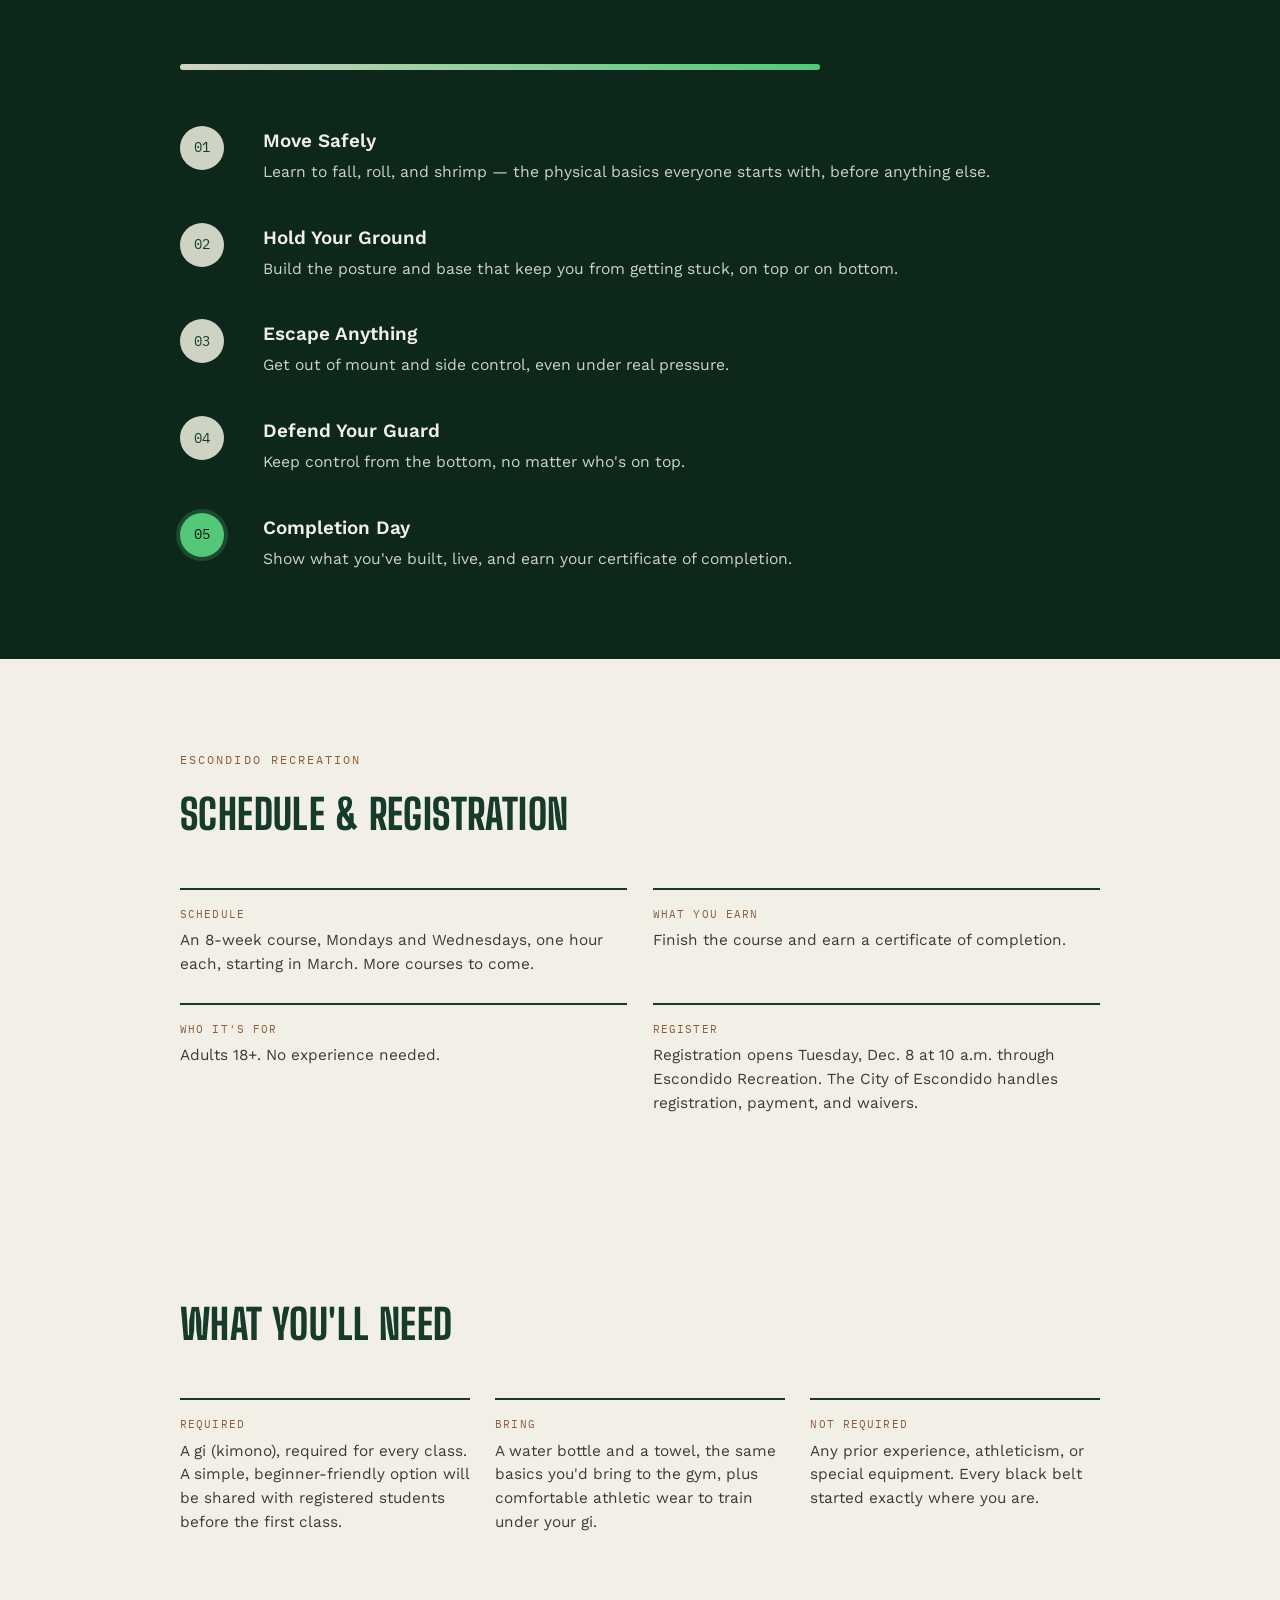
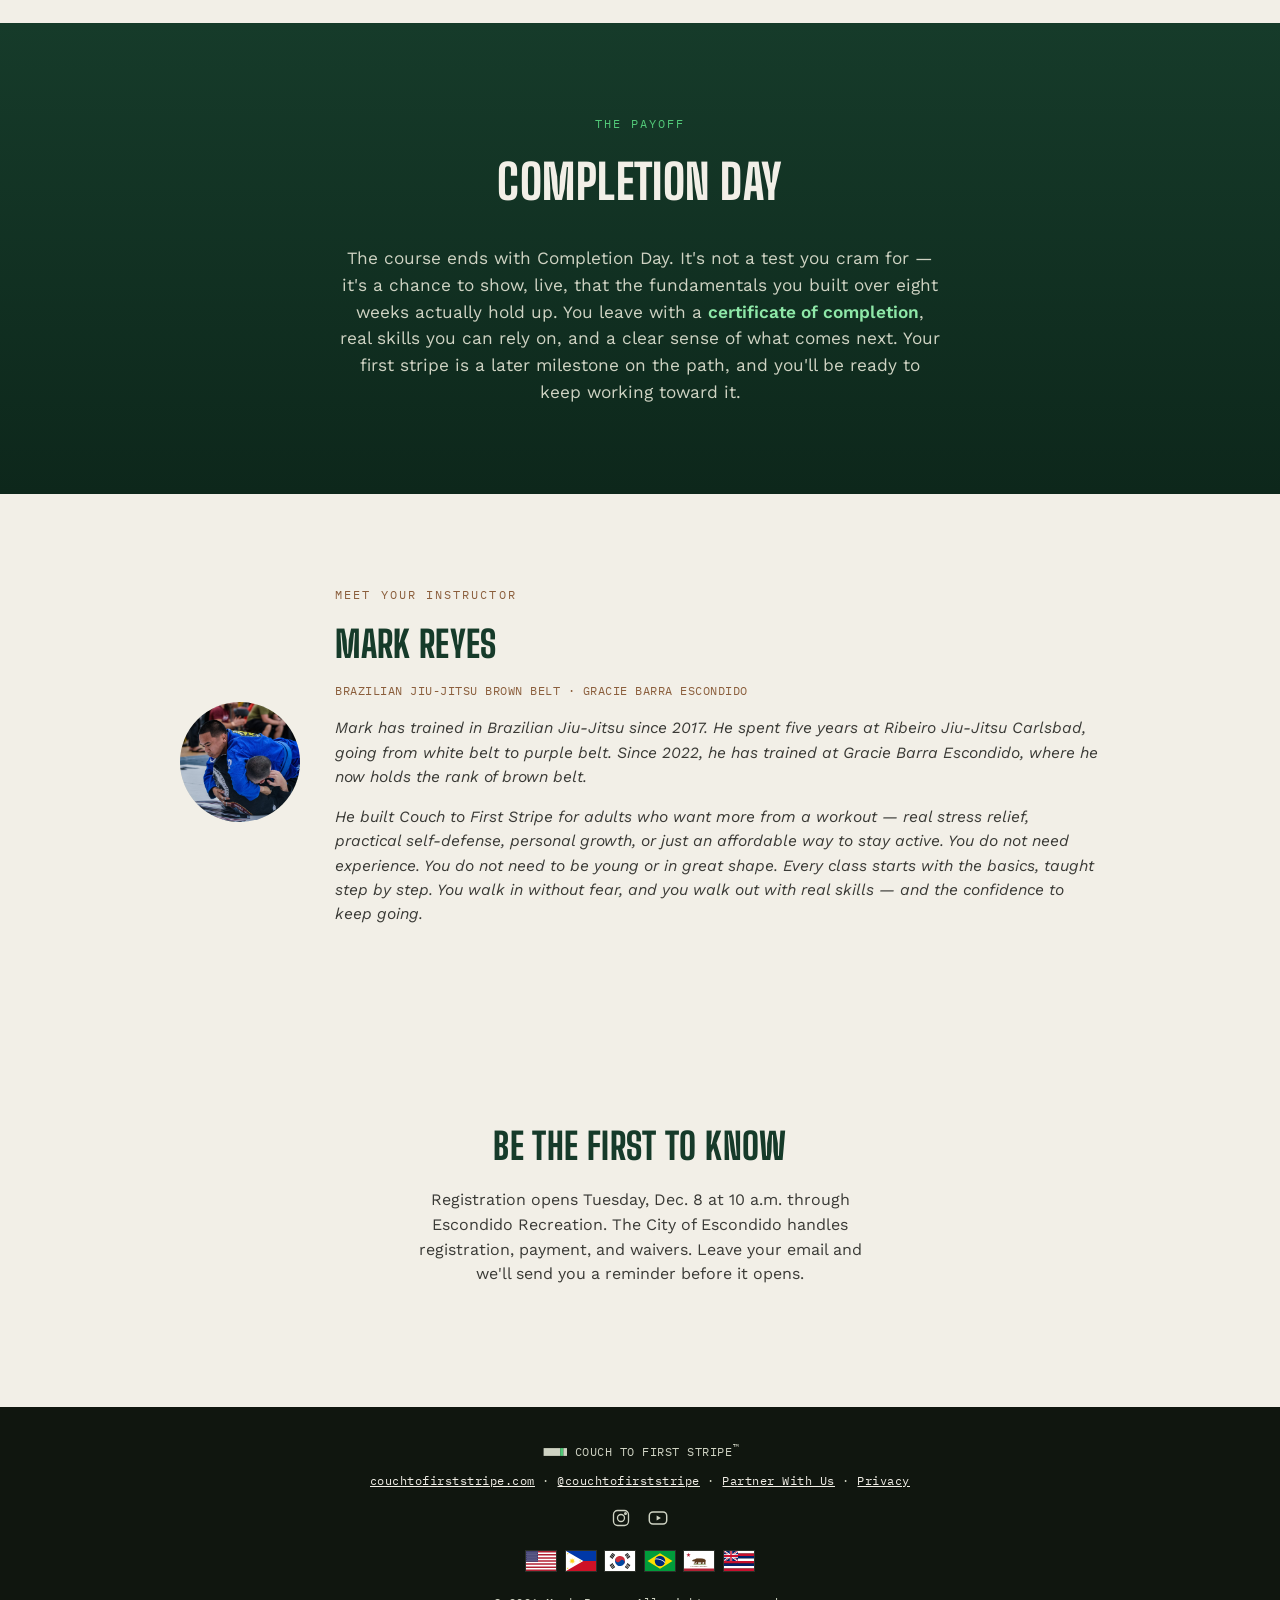
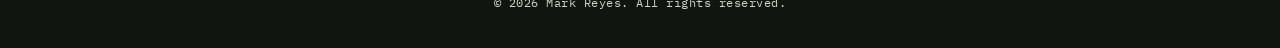
==== commit 4250b065: "Add trademark and copyright notices, IP records log - Add ™ after the program name in brand spots on" ====
--- a/index.html
+++ b/index.html
@@ -41,7 +41,7 @@
       <rect class="logo-mark__stripe" x="74" y="15" width="12" height="30"/>
       <rect x="86" y="15" width="14" height="30" fill="currentColor"/>
     </svg>
-    <span>Couch to First Stripe</span>
+    <span>Couch to First Stripe<sup class="tm">™</sup></span>
   </a>
   <div class="nav-actions">
     <a href="b2b.html" class="nav-link">For Partners</a>
@@ -53,7 +53,7 @@
 
 <section class="hero surface-dark surface-glow">
   <span class="eyebrow">Adults 18+ · No Experience Needed</span>
-  <h1>Couch to<br>First Stripe</h1>
+  <h1>Couch to<br>First Stripe<sup class="tm">™</sup></h1>
   <p class="lede">A no-experience-needed introduction to Brazilian Jiu-Jitsu — built for adults who've never set foot on a mat. Offered through Escondido Recreation.</p>
 
   <div class="belt-wrap">
@@ -237,7 +237,7 @@
       <rect class="logo-mark__stripe" x="74" y="15" width="12" height="30"/>
       <rect x="86" y="15" width="14" height="30" fill="currentColor"/>
     </svg>
-    <span>Couch to First Stripe</span>
+    <span>Couch to First Stripe<sup class="tm">™</sup></span>
   </div>
   <div class="footer-links">
     <a href="#" target="_blank" rel="noopener">couchtofirststripe.com</a> ·
@@ -276,6 +276,7 @@
     <li><svg class="flag" viewBox="0 0 60 40" role="img"><title>California</title><use href="images/flags.svg#flag-us-ca"/></svg></li>
     <li><svg class="flag" viewBox="0 0 60 40" role="img"><title>Hawaii</title><use href="images/flags.svg#flag-us-hi"/></svg></li>
   </ul>
+  <p class="fine-print">© 2026 Mark Reyes. All rights reserved.</p>
 </footer>
 
 </body>
--- a/css/base.css
+++ b/css/base.css
@@ -123,3 +123,12 @@
    currentColor, so set `color` on the mark (or a parent) per context. */
 .logo-mark{display:block; flex-shrink:0;}
 .logo-mark__stripe{fill:var(--stripe-gold);}
+
+/* ---------- IP NOTICES ----------
+   ™ after the program name in brand spots only (see CLAUDE.md). It inherits
+   the surrounding color and doesn't change the line height. */
+.tm{font-size:max(0.45em, 0.6rem); vertical-align:super; line-height:0; margin-left:0.05em;}
+.fine-print{
+  font-family:var(--mono); font-size:0.78rem; letter-spacing:0.04em;
+  margin:1.4rem 0 0;
+}
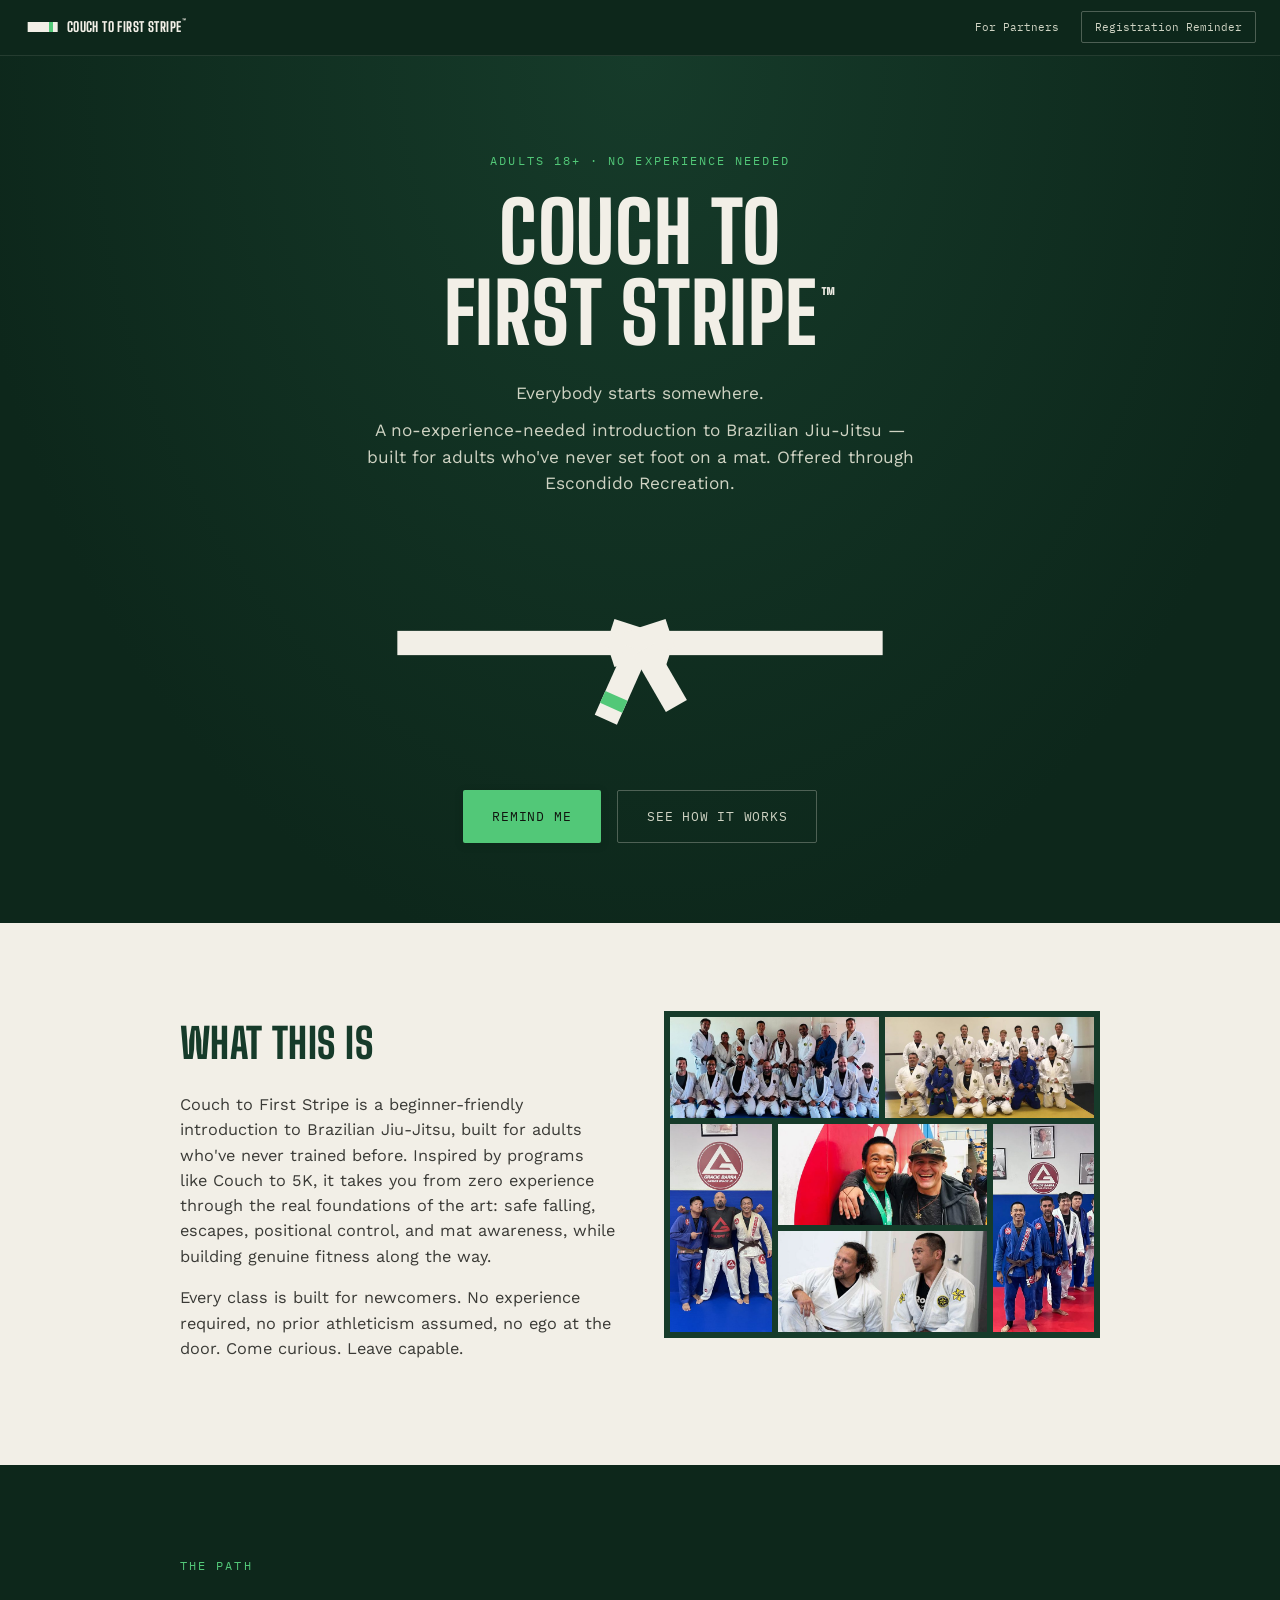
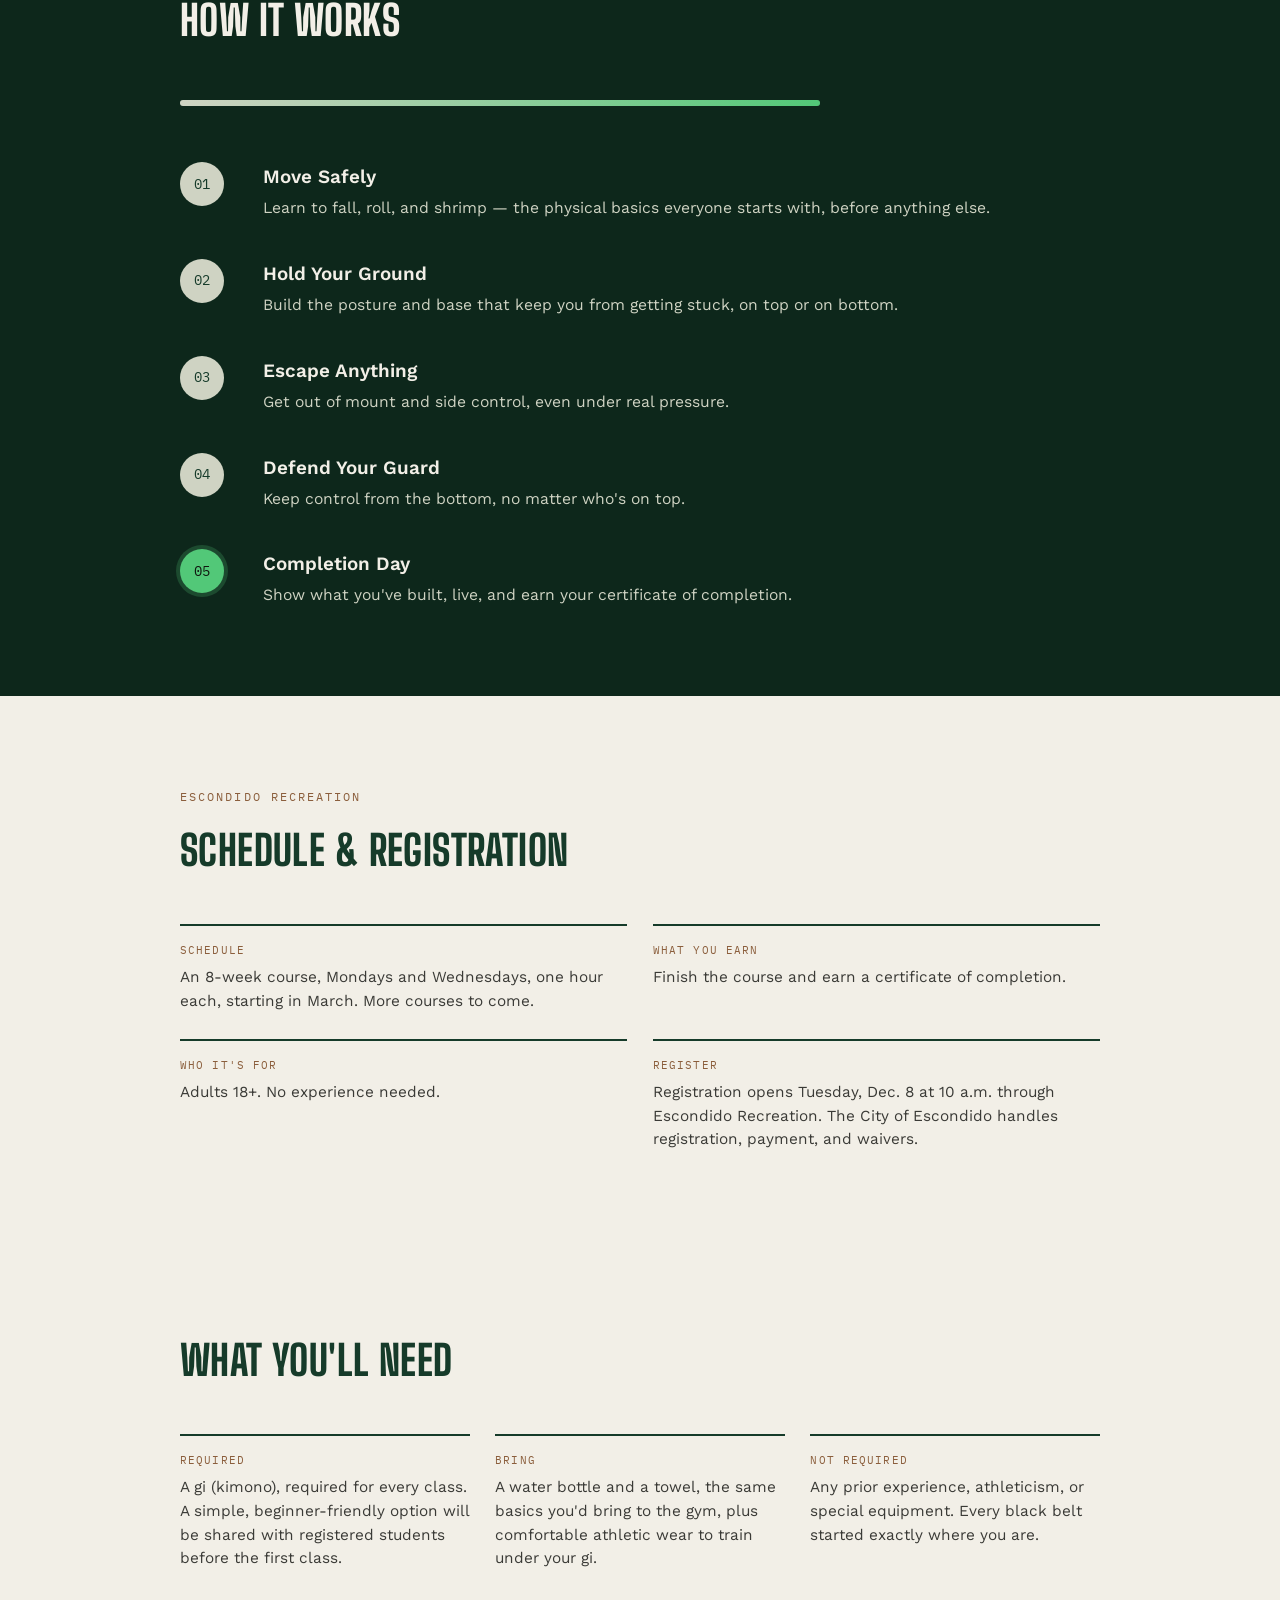
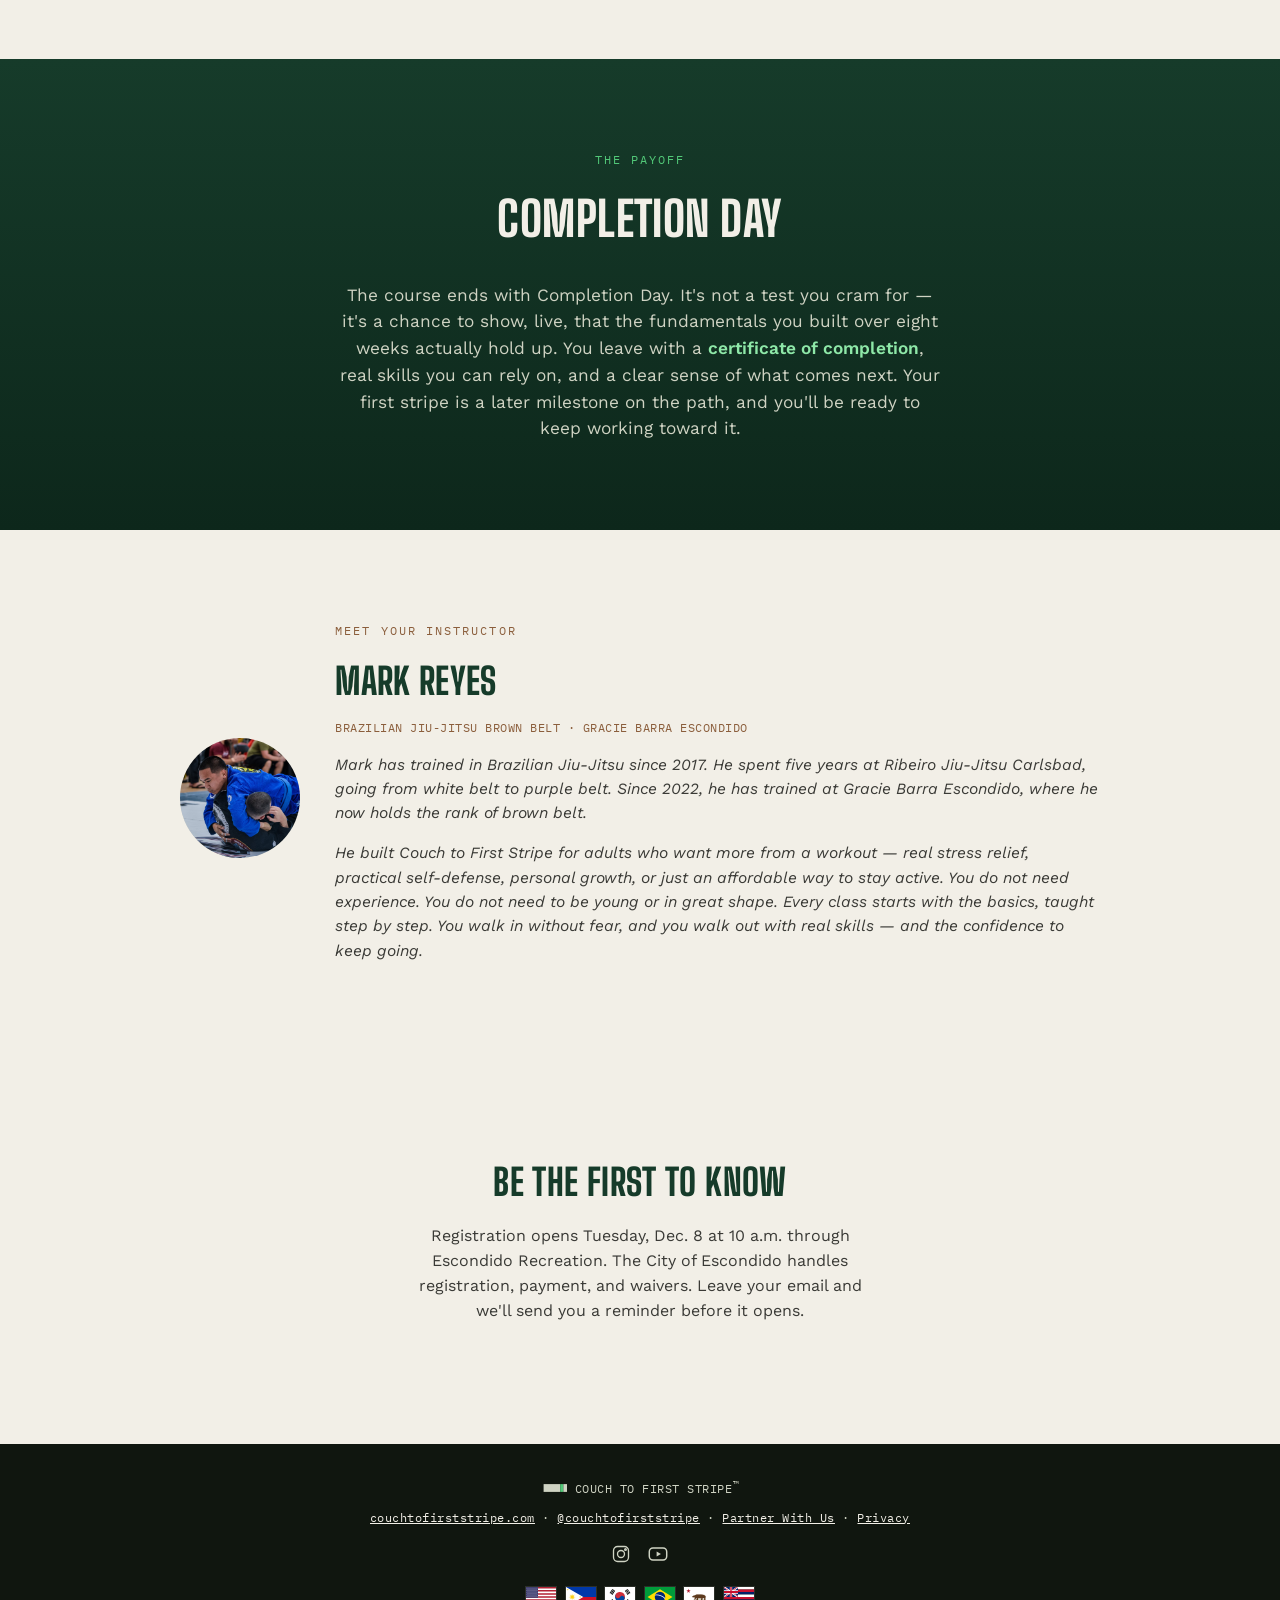
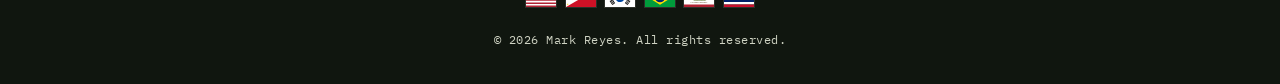
==== commit 77ed8d97: "Add "Everybody starts somewhere." tagline under the hero headline - Hero tagline in the existing led" ====
--- a/index.html
+++ b/index.html
@@ -54,6 +54,7 @@
 <section class="hero surface-dark surface-glow">
   <span class="eyebrow">Adults 18+ · No Experience Needed</span>
   <h1>Couch to<br>First Stripe<sup class="tm">™</sup></h1>
+  <p class="lede hero-tagline">Everybody starts somewhere.</p>
   <p class="lede">A no-experience-needed introduction to Brazilian Jiu-Jitsu — built for adults who've never set foot on a mat. Offered through Escondido Recreation.</p>
 
   <div class="belt-wrap">
--- a/css/home.css
+++ b/css/home.css
@@ -2,6 +2,11 @@
    Couch to First Stripe — homepage (index.html)
    Requires base.css and components.css.
    ========================================================================== */
+
+/* ---------- HERO TAGLINE ----------
+   Sits under the headline; the subhead follows closely so they read as one
+   block. */
+.hero-tagline + .lede{margin-top:0.6rem;}
 
 /* ---------- HERO ILLUSTRATION ---------- */
 .belt-wrap{
